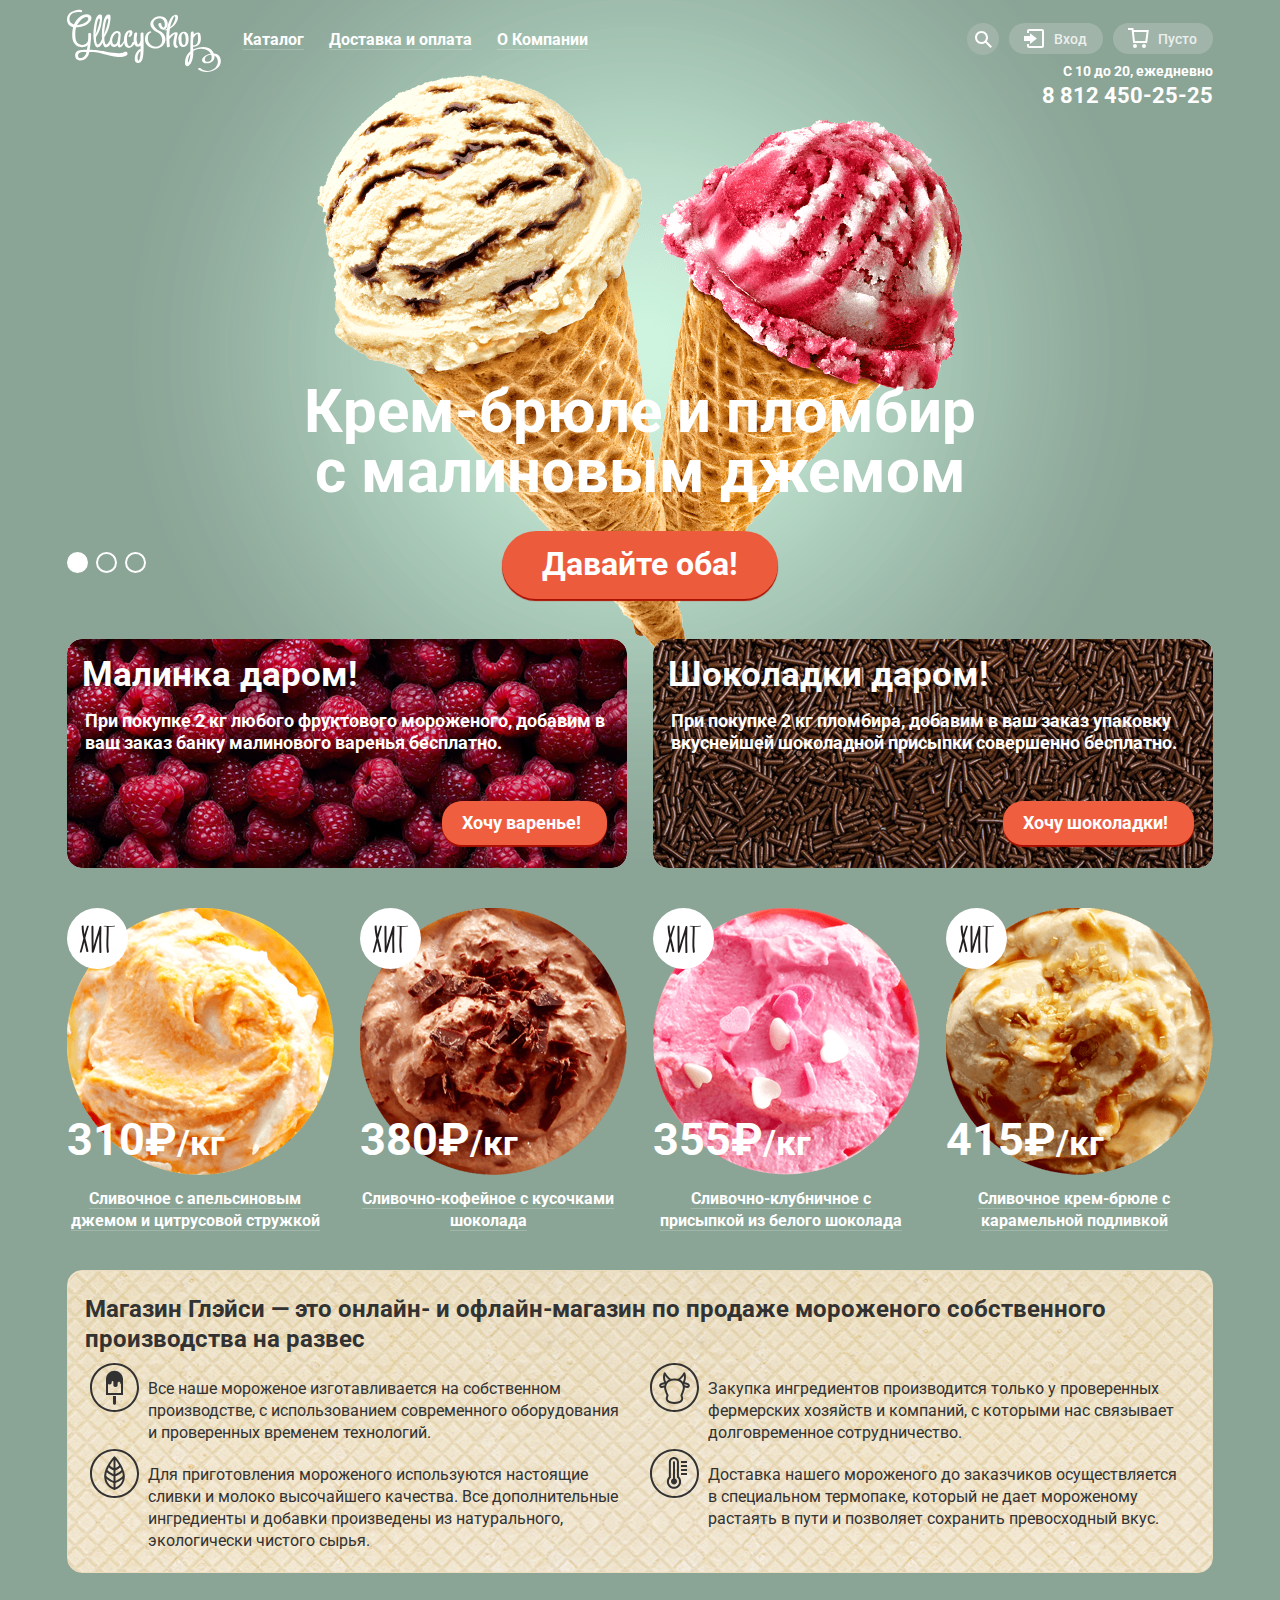
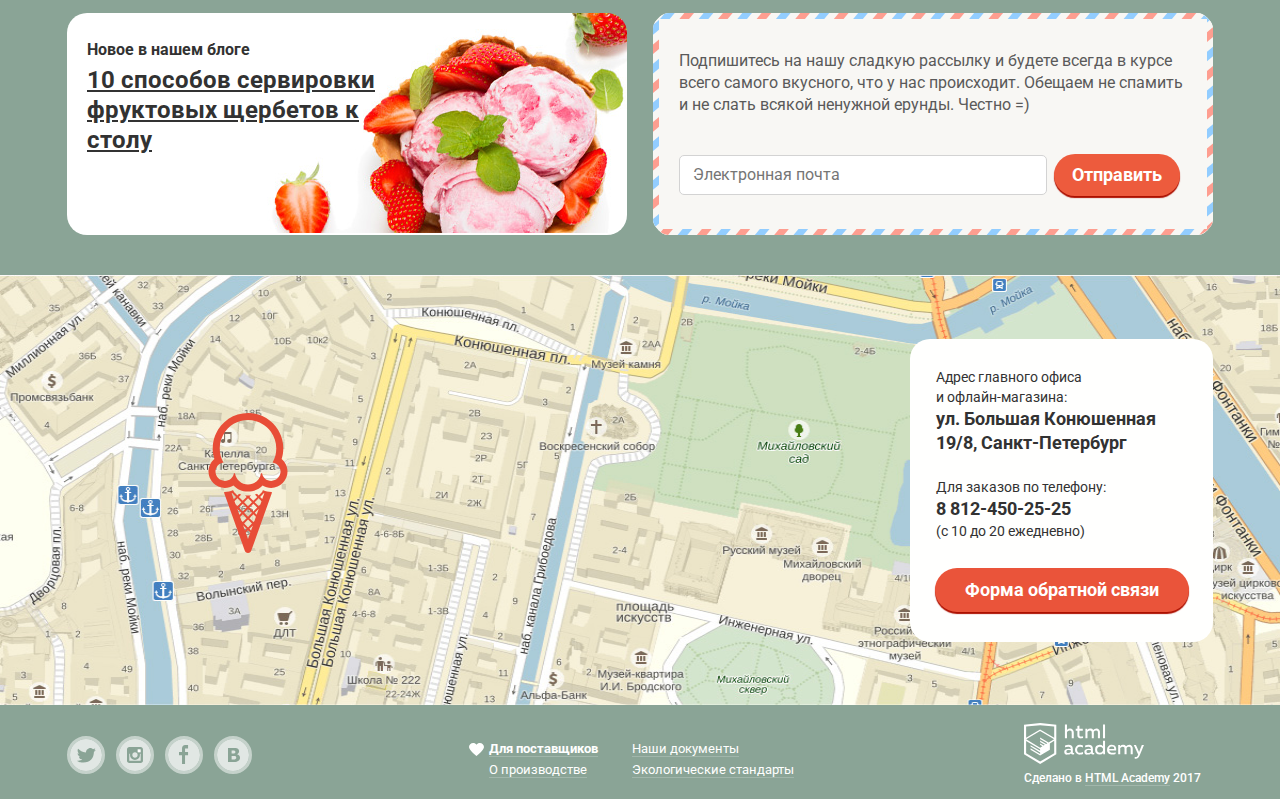
==== index.html @ 351ae2a3 "удаление лишних тегов" ====
<!DOCTYPE html>
<html lang="ru">

<head>
  <meta charset="utf-8">
  <title>HTML Academy: Глейси</title>
  <link href="https://fonts.googleapis.com/css?family=Roboto:400,500,700&amp;subset=cyrillic" rel="stylesheet">
  <link href="css/normalize.css" rel="stylesheet">
  <link href="css/style.css" rel="stylesheet">
</head>

<body>
  <header class="main-header header-main-page container">

    <nav class="main-navigation">
      <img class="header-logo" src="img/logo-gllacy.svg" width="154" height="64" alt="Логотип интернет-магазина 'Глейси'">
      <ul class="site-navigation navigation">
        <li class="site-navigation-item catalog">
          <a class="subtitle" href="#"><span class="underline">Каталог</span></a>
          <div class="link-wrap"></div>
          <ul class="catalog-list">
            <li class="main-catalog-item">
              <a href="#" class="main-catalog-link">Новинки</a>
            </li>
            <li class=" main-catalog-item">
              <a href="catalog.html">Сливочное
              </a>
            </li>
            <li class="main-catalog-item">
              <a href="#">Щербеты</a>
            </li>
            <li class="main-catalog-item">
              <a href="#">Фруктовый лед</a>
            </li>
            <li class="main-catalog-item">
              <a href="#">Мелорин</a>
            </li>
          </ul>
        </li>
        <li class="site-navigation-item">
          <a href="#"><span class="underline">Доставка и оплата</span></a>
        </li>
        <li class="site-navigation-item">
          <a href="#"><span class="underline">О Компании</span></a>
        </li>
      </ul>
      <div class="user-navigation-wrapper">
        <ul class="user-navigation navigation">
          <li class="search">
            <a class="search-button" href="#">
              <svg version="1.1" xmlns="http://www.w3.org/2000/svg" xmlns:xlink="http://www.w3.org/1999/xlink" x="0px" y="0px" width="17px"
	          height="17px" viewBox="0 0 17 17" enable-background="new 0 0 17 17" xml:space="preserve">
                <g>
	              <path fill="#FFFFFF" d="M16.958,15.527L11.75,10.32C12.533,9.247,13,7.93,13,6.5C13,2.91,10.09,0,6.5,0S0,2.91,0,6.5
		          S2.91,13,6.5,13c1.438,0,2.763-0.473,3.839-1.263l5.205,5.204L16.958,15.527z M6.5,11C4.019,11,2,8.981,2,6.5S4.019,2,6.5,2
		          S11,4.019,11,6.5S8.981,11,6.5,11z"/>
                </g>
              </svg>
              
              <span class="visually-hidden">Поиск</span>
            </a>
            <div class="search-wrapper">
              <form class="search-form" method="post">
                <p>
                  <input type="search" name="search" id="search" placeholder="Что ищем?">
                  <label class="visually-hidden" for="search">Поиск по сайту</label>
                </p>
              </form>
            </div>
          </li>
          <li class="login-link">
            <a class="login" href="#">
              <svg version="1.1" x="0px" y="0px"
	          width="21px" height="19px" viewBox="0 0 21 19" enable-background="new 0 0 21 19" xml:space="preserve">
                <g>
	              <polygon fill="#FFFFFF" points="6,14.875 12.917,9.5 6,4.125 6,7.042 -0.042,7.042 -0.042,11.959 6,11.959"/>
	              <path fill="#FFFFFF" d="M18,0H5C3.9,0,3,0.9,3,2v2h2V2h13v15H5v-2H3v2c0,1.1,0.9,2,2,2h13c1.1,0,2-0.9,2-2V2C20,0.9,19.1,0,18,0z"/>
                </g>
              </svg>
              Вход
            </a>
            <div class="login-box">
              <h2 class="visually-hidden">Вход в личный кабинет</h2>
              <form class="login-form" method="post">

                <p>
                  <input class="login-icon-user" type="text" name="user-mail" id="login-user-mail" placeholder="Электронная почта">
                  <label class="visually-hidden" for="login-user-mail">Электронная почта</label>
                </p>

                <p>
                  <input class="login-icon-password" type="password" name="password" id="password" placeholder="Пароль">
                  <label class="visually-hidden" for="password">Пароль</label>
                </p>
                <div class="login-inner">
                  <button class="button" type="submit">Войти</button>

                  <p>
                    <a href="#">Забыли пароль?</a>
                    <a href="#">Новая регистрация</a>
                  </p>
                </div>
              </form>
            </div>
          </li>
          <li class="cart">
            <a class="cart-link" href="#" aria-label="Корзина">
              <svg version="1.1" xmlns="http://www.w3.org/2000/svg" xmlns:xlink="http://www.w3.org/1999/xlink" x="0px" y="0px"
	          width="21px" height="20px" viewBox="0 0 21 20" enable-background="new 0 0 21 20" xml:space="preserve">
                <g>
	              <path fill="#FFFFFF" d="M5.657,2.031L5.422,0H0v2h3.64l1.5,13h13.988l1.699-12.969H5.657z M17.372,13H6.922L5.888,4.031h12.66
		          L17.372,13z"/>
	              <circle fill="#FFFFFF" cx="6.984" cy="18" r="2"/>
	              <circle fill="#FFFFFF" cx="15.984" cy="18" r="2"/>
                </g>
              </svg>
              Пусто
            </a>
          </li>
        </ul>
        <p class="schedule schedule-wrapper">
          <span class="operating-time">С 10 до 20, ежедневно</span>
          <span class="phone">8 812 450-25-25</span>
        </p>
      </div>

    </nav>

  </header>
  <main class="main-container">
    <div class="main-wrapper container">
      <h1 class="visually-hidden">Интернет-магазин мороженного "Gllacy"</h1>

      <section class="slider">
        <div class="slider-container">
          <h2 class="visually-hidden">Виды мороженного</h2>

          <input class="radio-button page-1" type="radio" id="product-1" name="pages" aria-label="Страница 1" checked>

          <input class="radio-button page-2" type="radio" id="product-2" name="pages" aria-label="Страница 2">

          <input class="radio-button page-3" type="radio" id="product-3" name="pages" aria-label="Страница 3">

          <div class="slider-controls">
            <label class="product-1" for="product-1">Первый</label>
            <label class="product-2" for="product-2">Второй</label>
            <label class="product-3" for="product-3">Третий</label>
          </div>

          <ul class="slider-list">
            <li class="cream-brulee">
              <div class="slide-wrapper">
                <h3 class="slider-title">Крем-брюле и пломбир с малиновым джемом</h3>
                <a class="button" href="#">Давайте оба!</a>
              </div>
              <img src="img/cream-brulee-and-ice-cream-with-raspberry-jam.png" alt="Мороженное крем-брюле и пломбир с малиновым джемом" width="1045" height="881">
            </li>
            <li class="chocolate-and-lemon">
              <div class="slide-wrapper">
                <h3 class="slider-title">Шоколадный пломбир и лимонный сорбет </h3>
                <a class="button" href="#">Давайте оба!</a>
              </div>
              <img src="img/chocolate-ice-cream-and-lemon-sorbet.png" alt="Мороженное шоколадный пломбир и лимонный сорбет" width="1045" height="881">
            </li>
            <li class="fudge-and-strawberry">
              <div class="slide-wrapper">
                <h3 class="slider-title">Пломбир с помадкой и клубничный щербет</h3>
                <a class="button" href="#">Давайте оба!</a>
              </div>
              <img src="img/ice-cream-with-fudge-and-strawberry-sherbet.png" alt="Мороженное пломбир с помадкой и клубничный щербет" width="1045" height="881">
            </li>
          </ul>
        </div>
      </section>

      <section class="promotion">
        <h2 class="visually-hidden">Акция</h2>
        <ul class="promotion-list">
          <li class="promotion-item promo-raspberry">
            <h3 class="promotion-title">Малинка даром!</h3>
            <p class="promotion-text">При покупке 2 кг любого фруктового мороженого, добавим в ваш заказ банку малинового варенья бесплатно.
            </p>
            <a class="button" href="#">Хочу варенье!</a>
          </li>

          <li class="promotion-item promo-chocolate">
            <h3 class="promotion-title">Шоколадки даром!</h3>
            <p class="promotion-text">При покупке 2 кг пломбира, добавим в ваш заказ упаковку вкуснейшей шоколадной присыпки совершенно бесплатно.
            </p>
            <a class="button-chocolate button" href="#">Хочу шоколадки!</a>
          </li>
        </ul>
      </section>

      <section class="hit-sales features ">
        <h2 class="visually-hidden">
          Хиты продаж</h2>
        <ul class="product-catalog-list hit-sales-list">
          <li class="catalog-item">
            <img src="img/creamy-ice-cream-with-orange-jam-and-citrus-chips.png" alt="Сливочное мороженное с апельсиновым джемом и цитрусовой стружкой" width="267" height="267">
            <a href="#">
              <h3 class="item-title"><span class="underline">Сливочное с апельсиновым джемом и цитрусовой стружкой</span></h3>
            </a>
            <p class="item-price">310₽<span class="weight">/кг</span></p>
            <svg version="1.1" xmlns="http://www.w3.org/2000/svg" xmlns:xlink="http://www.w3.org/1999/xlink" x="0px" y="0px" width="61px" height="61px" viewBox="0 0 61 61" enable-background="new 0 0 61 61" xml:space="preserve">
              <circle fill="#FFFFFF" cx="30.5" cy="30.5" r="30.5"/>
              <g>
	            <path fill="#231F20" d="M19.985,18.27c-0.915,2.683-1.718,5.384-2.472,8.094c-0.543-2.863-0.921-5.756-0.958-8.715
		        c-0.005-0.431-1.939-0.11-1.932,0.518c0.052,4.243,0.8,8.354,1.747,12.432c-1.196,4.58-2.311,9.18-3.579,13.771
		        c-0.109,0.394,1.771,0.138,1.904-0.344c0.902-3.265,1.726-6.535,2.556-9.8c0.805,3.204,1.644,6.407,2.273,9.657
		        c0.098,0.508,2.041,0.045,1.932-0.518c-0.864-4.462-2.12-8.836-3.146-13.247c1.068-4.086,2.202-8.157,3.578-12.191
		        C22.012,17.566,20.151,17.782,19.985,18.27z"/>
	            <path fill="#231F20" d="M34.395,18.798c0.049-1.047-1.919-0.794-1.963,0.128c-0.004,0.08-0.004,0.159-0.008,0.238
		        c-0.039,0.065-0.084,0.128-0.101,0.204c-1.004,4.463-2.611,8.729-4.056,13.06c-0.644,1.93-1.139,3.898-1.666,5.856
		        c-0.139-6.623-0.135-13.237-0.165-19.871c-0.005-1.042-1.965-0.769-1.961,0.134c0.037,8.337,0.018,16.641,0.303,24.971
		        c-0.031,0.095-0.05,0.193-0.034,0.301c0.021,0.148,0.042,0.297,0.064,0.445c0.123,0.856,1.959,0.48,1.944-0.317
		        c0.005-0.011,0.016-0.018,0.021-0.029c1.636-4.171,2.478-8.591,3.894-12.838c0.521-1.558,1.048-3.108,1.561-4.662
		        c-0.071,5.987,0.058,11.969,0.211,17.961c0.026,1.012,1.58,0.771,1.91,0.065c0.019-0.04,0.037-0.079,0.056-0.119
		        c0.112-0.239,0.088-0.423-0.015-0.558C34.179,35.434,34.001,27.132,34.395,18.798z"/>
	            <path fill="#231F20" d="M47.32,17.66c-3.158,0.38-6.312,0.227-9.478,0.048c-0.491-0.028-2.24,0.851-1.221,0.908
		        c1.093,0.062,2.182,0.109,3.271,0.145c-0.093,0.081-0.161,0.167-0.157,0.265c0.295,8.408-1.054,17.239,0.191,25.564
		        c0.063,0.424,2.01,0.005,1.932-0.518c-1.229-8.229,0.069-16.951-0.185-25.27c1.776,0.012,3.551-0.052,5.33-0.266
		        C47.86,18.434,48.672,17.497,47.32,17.66z"/>
              </g>
            </svg>
            <a class="button-view button" href="#">Быстрый просмотр</a>
          </li>

          <li class="catalog-item">
            <img src="img/creamy-coffee-ice-cream-with-chocolate-pieces.png" alt="Сливочно-кофейное мороженное с кусочками шоколада " width="267" height="267">
            <a href="#">
              <h3 class="item-title"><span class="underline">Сливочно-кофейное с кусочками шоколада</span></h3>
            </a>
            <p class="item-price">380₽<span class="weight">/кг</span>
            </p>
            <svg version="1.1" xmlns="http://www.w3.org/2000/svg" xmlns:xlink="http://www.w3.org/1999/xlink" x="0px" y="0px" width="61px" height="61px" viewBox="0 0 61 61" enable-background="new 0 0 61 61" xml:space="preserve">
            <circle fill="#FFFFFF" cx="30.5" cy="30.5" r="30.5"/>
            <g>
	        <path fill="#231F20" d="M19.985,18.27c-0.915,2.683-1.718,5.384-2.472,8.094c-0.543-2.863-0.921-5.756-0.958-8.715
		    c-0.005-0.431-1.939-0.11-1.932,0.518c0.052,4.243,0.8,8.354,1.747,12.432c-1.196,4.58-2.311,9.18-3.579,13.771
		    c-0.109,0.394,1.771,0.138,1.904-0.344c0.902-3.265,1.726-6.535,2.556-9.8c0.805,3.204,1.644,6.407,2.273,9.657
		    c0.098,0.508,2.041,0.045,1.932-0.518c-0.864-4.462-2.12-8.836-3.146-13.247c1.068-4.086,2.202-8.157,3.578-12.191
		    C22.012,17.566,20.151,17.782,19.985,18.27z"/>
	        <path fill="#231F20" d="M34.395,18.798c0.049-1.047-1.919-0.794-1.963,0.128c-0.004,0.08-0.004,0.159-0.008,0.238
		    c-0.039,0.065-0.084,0.128-0.101,0.204c-1.004,4.463-2.611,8.729-4.056,13.06c-0.644,1.93-1.139,3.898-1.666,5.856
		    c-0.139-6.623-0.135-13.237-0.165-19.871c-0.005-1.042-1.965-0.769-1.961,0.134c0.037,8.337,0.018,16.641,0.303,24.971
		    c-0.031,0.095-0.05,0.193-0.034,0.301c0.021,0.148,0.042,0.297,0.064,0.445c0.123,0.856,1.959,0.48,1.944-0.317
		    c0.005-0.011,0.016-0.018,0.021-0.029c1.636-4.171,2.478-8.591,3.894-12.838c0.521-1.558,1.048-3.108,1.561-4.662
		    c-0.071,5.987,0.058,11.969,0.211,17.961c0.026,1.012,1.58,0.771,1.91,0.065c0.019-0.04,0.037-0.079,0.056-0.119
		    c0.112-0.239,0.088-0.423-0.015-0.558C34.179,35.434,34.001,27.132,34.395,18.798z"/>
	        <path fill="#231F20" d="M47.32,17.66c-3.158,0.38-6.312,0.227-9.478,0.048c-0.491-0.028-2.24,0.851-1.221,0.908
		    c1.093,0.062,2.182,0.109,3.271,0.145c-0.093,0.081-0.161,0.167-0.157,0.265c0.295,8.408-1.054,17.239,0.191,25.564
		    c0.063,0.424,2.01,0.005,1.932-0.518c-1.229-8.229,0.069-16.951-0.185-25.27c1.776,0.012,3.551-0.052,5.33-0.266
		    C47.86,18.434,48.672,17.497,47.32,17.66z"/>
              </g>
            </svg>
            <a class="button-view button" href="#">Быстрый просмотр</a>
          </li>

          <li class="catalog-item">
            <img src="img/creamy-strawberry-ice-cream-with-white-chocolate-powder.png" alt="Сливочно-клубничное мороженное с присыпкой из белого шоколада" width="267" height="267">
            <a href="#">
              <h3 class="item-title"><span class="underline">Сливочно-клубничное с присыпкой из белого шоколада</span></h3>
            </a>
            <p class="item-price">355₽<span class="weight">/кг</span>
            </p>
            <svg version="1.1" xmlns="http://www.w3.org/2000/svg" xmlns:xlink="http://www.w3.org/1999/xlink" x="0px" y="0px" width="61px" height="61px" viewBox="0 0 61 61" enable-background="new 0 0 61 61" xml:space="preserve">
              <circle fill="#FFFFFF" cx="30.5" cy="30.5" r="30.5"/>
              <g>
	            <path fill="#231F20" d="M19.985,18.27c-0.915,2.683-1.718,5.384-2.472,8.094c-0.543-2.863-0.921-5.756-0.958-8.715
		        c-0.005-0.431-1.939-0.11-1.932,0.518c0.052,4.243,0.8,8.354,1.747,12.432c-1.196,4.58-2.311,9.18-3.579,13.771
		        c-0.109,0.394,1.771,0.138,1.904-0.344c0.902-3.265,1.726-6.535,2.556-9.8c0.805,3.204,1.644,6.407,2.273,9.657
		        c0.098,0.508,2.041,0.045,1.932-0.518c-0.864-4.462-2.12-8.836-3.146-13.247c1.068-4.086,2.202-8.157,3.578-12.191
		        C22.012,17.566,20.151,17.782,19.985,18.27z"/>
	            <path fill="#231F20" d="M34.395,18.798c0.049-1.047-1.919-0.794-1.963,0.128c-0.004,0.08-0.004,0.159-0.008,0.238
		        c-0.039,0.065-0.084,0.128-0.101,0.204c-1.004,4.463-2.611,8.729-4.056,13.06c-0.644,1.93-1.139,3.898-1.666,5.856
		        c-0.139-6.623-0.135-13.237-0.165-19.871c-0.005-1.042-1.965-0.769-1.961,0.134c0.037,8.337,0.018,16.641,0.303,24.971
		        c-0.031,0.095-0.05,0.193-0.034,0.301c0.021,0.148,0.042,0.297,0.064,0.445c0.123,0.856,1.959,0.48,1.944-0.317
		        c0.005-0.011,0.016-0.018,0.021-0.029c1.636-4.171,2.478-8.591,3.894-12.838c0.521-1.558,1.048-3.108,1.561-4.662
		        c-0.071,5.987,0.058,11.969,0.211,17.961c0.026,1.012,1.58,0.771,1.91,0.065c0.019-0.04,0.037-0.079,0.056-0.119
		        c0.112-0.239,0.088-0.423-0.015-0.558C34.179,35.434,34.001,27.132,34.395,18.798z"/>
	            <path fill="#231F20" d="M47.32,17.66c-3.158,0.38-6.312,0.227-9.478,0.048c-0.491-0.028-2.24,0.851-1.221,0.908
		        c1.093,0.062,2.182,0.109,3.271,0.145c-0.093,0.081-0.161,0.167-0.157,0.265c0.295,8.408-1.054,17.239,0.191,25.564
		        c0.063,0.424,2.01,0.005,1.932-0.518c-1.229-8.229,0.069-16.951-0.185-25.27c1.776,0.012,3.551-0.052,5.33-0.266
		        C47.86,18.434,48.672,17.497,47.32,17.66z"/>
              </g>
            </svg>
            <a class="button-view button" href="#">Быстрый просмотр</a>
          </li>

          <li class="catalog-item">
            <img src="img/creamy-ice-cream-with-caramel-sauce.png" alt="Сливочное мороженное крем-брюле с карамельной подливкой" width="267" height="267">
            <a href="#">
              <h3 class="item-title"><span class="underline">Сливочное крем-брюле с карамельной подливкой</span></h3>
            </a>
            <p class="item-price">415₽<span class="weight">/кг</span>
            </p>
            <svg version="1.1" xmlns="http://www.w3.org/2000/svg" xmlns:xlink="http://www.w3.org/1999/xlink" x="0px" y="0px" width="61px" height="61px" viewBox="0 0 61 61" enable-background="new 0 0 61 61" xml:space="preserve">
              <circle fill="#FFFFFF" cx="30.5" cy="30.5" r="30.5"/>
              <g>
	            <path fill="#231F20" d="M19.985,18.27c-0.915,2.683-1.718,5.384-2.472,8.094c-0.543-2.863-0.921-5.756-0.958-8.715
		        c-0.005-0.431-1.939-0.11-1.932,0.518c0.052,4.243,0.8,8.354,1.747,12.432c-1.196,4.58-2.311,9.18-3.579,13.771
		        c-0.109,0.394,1.771,0.138,1.904-0.344c0.902-3.265,1.726-6.535,2.556-9.8c0.805,3.204,1.644,6.407,2.273,9.657
		        c0.098,0.508,2.041,0.045,1.932-0.518c-0.864-4.462-2.12-8.836-3.146-13.247c1.068-4.086,2.202-8.157,3.578-12.191
		        C22.012,17.566,20.151,17.782,19.985,18.27z"/>
	            <path fill="#231F20" d="M34.395,18.798c0.049-1.047-1.919-0.794-1.963,0.128c-0.004,0.08-0.004,0.159-0.008,0.238
		        c-0.039,0.065-0.084,0.128-0.101,0.204c-1.004,4.463-2.611,8.729-4.056,13.06c-0.644,1.93-1.139,3.898-1.666,5.856
		        c-0.139-6.623-0.135-13.237-0.165-19.871c-0.005-1.042-1.965-0.769-1.961,0.134c0.037,8.337,0.018,16.641,0.303,24.971
		        c-0.031,0.095-0.05,0.193-0.034,0.301c0.021,0.148,0.042,0.297,0.064,0.445c0.123,0.856,1.959,0.48,1.944-0.317
		        c0.005-0.011,0.016-0.018,0.021-0.029c1.636-4.171,2.478-8.591,3.894-12.838c0.521-1.558,1.048-3.108,1.561-4.662
		        c-0.071,5.987,0.058,11.969,0.211,17.961c0.026,1.012,1.58,0.771,1.91,0.065c0.019-0.04,0.037-0.079,0.056-0.119
		        c0.112-0.239,0.088-0.423-0.015-0.558C34.179,35.434,34.001,27.132,34.395,18.798z"/>
	            <path fill="#231F20" d="M47.32,17.66c-3.158,0.38-6.312,0.227-9.478,0.048c-0.491-0.028-2.24,0.851-1.221,0.908
		        c1.093,0.062,2.182,0.109,3.271,0.145c-0.093,0.081-0.161,0.167-0.157,0.265c0.295,8.408-1.054,17.239,0.191,25.564
		        c0.063,0.424,2.01,0.005,1.932-0.518c-1.229-8.229,0.069-16.951-0.185-25.27c1.776,0.012,3.551-0.052,5.33-0.266
		        C47.86,18.434,48.672,17.497,47.32,17.66z"/>
              </g>
            </svg>
            <a class="button-view button" href="#">Быстрый просмотр</a>
          </li>
        </ul>
      </section>

      <section class="about-us features">
        <h2 class="visually-hidden">Информация о нас</h2>
        <h3 class="about-us-title">Магазин Глэйси — это онлайн- и офлайн-магазин по продаже мороженого собственного производства на развес</h3>
        <div class="about-us-wrapper">
          <p class="production">Все наше мороженое изготавливается на собственном производстве, с использованием современного оборудования и проверенных временем технологий.
          </p>
          <p class="components">Для приготовления мороженого используются настоящие сливки и молоко высочайшего качества. Все дополнительные ингредиенты и добавки произведены из натурального, экологически чистого сырья.
          </p>
          <p class="supplier">Закупка ингредиентов производится только у проверенных фермерских хозяйств и компаний, с которыми нас связывает долговременное сотрудничество.
          </p>
          <p class="deliver">Доставка нашего мороженого до заказчиков осуществляется в специальном термопаке, который не дает мороженому растаять в пути и позволяет сохранить превосходный вкус.
          </p>
        </div>
      </section>

      <div class="wrap">

        <article class="aside">
          <h2 class="visually-hidden">Наш блог</h2>
          <h3>Новое в нашем блоге</h3>
          <a href="#">
            <p>10 способов сервировки фруктовых щербетов к столу</p>
          </a>
        </article>

        <section class="subscription">
          <h2 class="visually-hidden">Подписка на рассылку</h2>
          <p class="subscription-text">Подпишитесь на нашу сладкую рассылку и будете всегда в курсе всего самого вкусного, что у нас происходит. Обещаем не спамить и не слать всякой ненужной ерунды. Честно =)</p>

          <form class="subscription-form" method="post">

            <p>
              <input class="subscription-mail" type="text" name="user-e-mail" id="e-mail" placeholder="Электронная почта">
              <label class="visually-hidden" for="e-mail">Электронная почта</label>
            </p>

            <button class="button" type="submit">Отправить</button>

          </form>
        </section>
      </div>
    </div>
    <section class="all-contacts">
      <div class="container map-container">
        <div class="contacts-wrapper">
          <h2 class="visually-hidden">Как нас найти</h2>
          <div class="contacts">
            <p class="address">
              <span>Адрес главного офиса
              и офлайн-магазина:</span>
              <span class="contact">ул. Большая Конюшенная
              19/8, Санкт-Петербург</span>
            </p>
            <p class="order">
              Для заказов по телефону:<br>
              <span class="contact">8 812-450-25-25</span><br>
              <span class="contact-time">(с 10 до 20 ежедневно)</span>
            </p>
          </div>
          <a class="feedback button" href="#">Форма обратной связи</a>
        </div>
        <svg version="1.1" x="0px" y="0px" width="80px" height="140px" viewBox="0 0 80 140" enable-background="new 0 0 80 140" xml:space="preserve">
          <g>
	        <path fill="#E84D37" d="M40,7.101c15.622,0,28.285,12.664,28.285,28.286c0,5.112-1.362,9.902-3.734,14.041
		    c4.503,0.643,7.971,4.506,7.971,9.188c0,5.133-4.16,9.293-9.293,9.293c-4.682,0-8.545-3.467-9.188-7.971
		    c-0.353,0.201-0.709,0.396-1.07,0.583C51.959,66.781,46.545,71.566,40,71.566c-6.546,0-11.96-4.786-12.972-11.046
		    c-0.361-0.187-0.717-0.381-1.069-0.582c-0.644,4.504-4.505,7.971-9.188,7.971c-5.132,0-9.292-4.161-9.292-9.293
		    c0-4.682,3.466-8.544,7.97-9.188c-2.372-4.139-3.735-8.929-3.735-14.041C11.714,19.765,24.378,7.101,40,7.101 M40,0.101
		    c-19.457,0-35.286,15.829-35.286,35.286c0,3.646,0.568,7.263,1.668,10.713c-3.619,3.016-5.903,7.552-5.903,12.515
		    c0,8.984,7.309,16.294,16.292,16.294c3.157,0,6.141-0.925,8.672-2.529c3.681,3.846,8.86,6.187,14.557,6.187
		    s10.875-2.341,14.556-6.187c2.531,1.604,5.516,2.529,8.673,2.529c8.984,0,16.293-7.31,16.293-16.294
		    c0-4.962-2.284-9.499-5.903-12.516c1.099-3.45,1.667-7.067,1.667-10.713C75.285,15.93,59.456,0.101,40,0.101L40,0.101z"/>
          </g>
            <path fill="#E84D37" d="M63.229,78.908c-2.835,0-5.56-0.598-8.04-1.681c-0.371,0.3-0.761,0.574-1.149,0.851l0.525,0.525
	        l-3.898,3.898l-1.673-1.673c-0.687,0.273-1.386,0.517-2.101,0.728l2.359,2.359l-3.898,3.898l-3.898-3.898l1.556-1.556
	        c-0.989,0.122-1.989,0.206-3.011,0.206c-0.988,0-1.958-0.079-2.917-0.194l1.543,1.544l-3.898,3.898l-3.898-3.898l2.339-2.34
	        c-0.716-0.209-1.417-0.451-2.104-0.724l-1.649,1.649l-3.898-3.898l0.49-0.489c-0.405-0.288-0.811-0.575-1.197-0.887
	        c-2.48,1.083-5.204,1.681-8.039,1.681c-0.204,0-0.401-0.024-0.603-0.03c-0.069,0.531-0.032,1.083,0.16,1.622l20.375,57.125
	        c0.024,0.068,0.059,0.128,0.087,0.193c0.03,0.07,0.058,0.139,0.092,0.206c0.07,0.14,0.15,0.271,0.237,0.397
	        c0.029,0.042,0.054,0.087,0.084,0.129c0.125,0.166,0.262,0.32,0.412,0.459c0.032,0.03,0.069,0.055,0.103,0.084
	        c0.125,0.107,0.254,0.205,0.392,0.294c0.058,0.037,0.118,0.07,0.179,0.104c0.138,0.077,0.279,0.145,0.426,0.202
	        c0.038,0.015,0.07,0.038,0.108,0.052c0.02,0.007,0.04,0.009,0.059,0.016c0.127,0.043,0.258,0.074,0.391,0.103
	        c0.055,0.012,0.109,0.029,0.164,0.038c0.185,0.03,0.373,0.048,0.562,0.048s0.377-0.018,0.562-0.048
	        c0.057-0.009,0.113-0.027,0.17-0.04c0.13-0.027,0.259-0.058,0.384-0.101c0.021-0.007,0.041-0.009,0.061-0.016
	        c0.04-0.014,0.072-0.037,0.111-0.053c0.145-0.058,0.285-0.124,0.421-0.2c0.062-0.034,0.123-0.068,0.183-0.106
	        c0.136-0.088,0.265-0.186,0.388-0.291c0.034-0.03,0.072-0.056,0.105-0.086c0.15-0.14,0.287-0.294,0.412-0.46
	        c0.03-0.04,0.054-0.084,0.082-0.125c0.088-0.128,0.169-0.261,0.24-0.401c0.033-0.066,0.062-0.134,0.09-0.201
	        c0.028-0.066,0.064-0.128,0.089-0.197L63.672,80.5c0.192-0.539,0.229-1.091,0.16-1.622C63.63,78.884,63.433,78.908,63.229,78.908z
	        M49.252,94.541l-3.898,3.898l-3.898-3.898l3.898-3.898L49.252,94.541z M36.143,99.854l3.898-3.898l3.898,3.898l-3.898,3.898
	        L36.143,99.854z M43.939,110.479l-3.898,3.898l-3.898-3.898l3.898-3.898L43.939,110.479z M40.041,85.33l3.898,3.898l-3.898,3.898
	        l-3.898-3.898L40.041,85.33z M38.627,94.541l-3.898,3.898l-3.898-3.898l3.898-3.898L38.627,94.541z M23.724,80.397l0.38-0.38
	        l3.898,3.898l-2.229,2.229L23.724,80.397z M26.517,88.229l2.899-2.899l3.898,3.898l-3.898,3.898l-1.791-1.791L26.517,88.229z
	        M29.311,96.061l0.105-0.105l3.898,3.898l-1.954,1.954L29.311,96.061z M33.516,107.853l-1.413-3.96l2.625-2.625l3.898,3.898
	        l-3.898,3.898L33.516,107.853z M36.947,117.471l-1.863-5.223l3.543,3.543L36.947,117.471z M40,126.031l-2.31-6.476l2.351-2.351
	        l2.29,2.29L40,126.031z M43.074,117.41l-1.619-1.619l3.415-3.415L43.074,117.41z M46.438,107.979l-1.085,1.085l-3.898-3.898
	        l3.898-3.898l2.564,2.564L46.438,107.979z M48.661,101.747l-1.894-1.894l3.898-3.898L50.711,96L48.661,101.747z M52.329,91.464
	        l-1.663,1.663l-3.898-3.898l3.898-3.898l2.838,2.838L52.329,91.464z M54.248,86.084l-2.168-2.168l3.898-3.898l0.319,0.319
	        L54.248,86.084z"/>
        </svg>
      </div>
      <img src="img/map.jpg" width="1250" height="430" alt="ул. Большая Конюшенная
         19/8, Санкт-Петербург">
      <iframe src="https://www.google.com/maps/embed?pb=!1m18!1m12!1m3!1d1998.6037999040354!2d30.322010416394033!3d59.938716271971415!2m3!1f0!2f0!3f0!3m2!1i1024!2i768!4f13.1!3m3!1m2!1s0x4696310fca5ba729%3A0xea9c53d4493c879f!2sBolshaya+Konyushennaya+ul.%2C+19%2C+Sankt-Peterburg%2C+Russia%2C+191186!5e0!3m2!1sen!2s!4v1441888483426" width="1250" height="430" allowfullscreen></iframe>

    </section>
  </main>

  <footer class="main-footer">
    <div class="footer-wrapper container">
      <div class="footer-social">
        <ul class="social-list">
          <li>
            <a class="social-button" href="#">
              <span class="visually-hidden">Твиттер</span>
              <svg version="1.1" xmlns="http://www.w3.org/2000/svg" xmlns:xlink="http://www.w3.org/1999/xlink" x="0px" y="0px" width="32px"
	          height="32px" viewBox="0 0 32 32" enable-background="new 0 0 32 32" xml:space="preserve">
                <g>
                </g>
                <g>
	              <path fill="#e1e7e4" d="M16,0C7.164,0,0,7.164,0,16c0,8.837,7.164,16,16,16c8.837,0,16-7.163,16-16C32,7.164,24.837,0,16,0z
		          M23.944,12.809c-0.251,6.516-3.463,10.832-10.992,10.702c-0.14,0-0.205,0-0.233,0c-0.015,0-0.021,0-0.021,0
		          c-0.029,0-0.094,0-0.232,0c-0.447,0-4.543-0.443-5.344-1.823c2.479,0.19,4.247-0.406,5.12-1.136
		          c-1.048-0.289-2.923-0.461-3.251-2.848c0.384,0.104,0.618,0.221,1.299,0.113c-1.307-0.824-2.758-1.519-2.679-3.643
		          c0.311,0.317,1.164,0.518,1.46,0.457c-0.768-0.233-2.149-3.244-0.974-4.781c1.984,1.79,4.075,3.482,7.804,3.643
		          c0.227-2.214,1.24-3.699,3.168-4.325c1.84-0.479,3.255,0.26,3.901,1.138c0.737-0.224,1.453-0.466,2.193-0.685
		          c-0.004,0.833-0.569,1.463-0.935,1.709c0.747,0.165,1.423-0.475,1.423-0.475C25.467,11.818,24.557,12.58,23.944,12.809z"/>
               </g>
              </svg>
            </a>
          </li>
          <li>
            <a class="social-button" href="#">
              <span class="visually-hidden">Инстаграмм</span>
              <svg version="1.1" xmlns="http://www.w3.org/2000/svg" xmlns:xlink="http://www.w3.org/1999/xlink" x="0px" y="0px"
	          width="32px" height="32px" viewBox="0 0 32 32" enable-background="new 0 0 32 32" xml:space="preserve">
                <g>
	            <path fill="#e1e7e4" d="M20.916,16c0,2.728-2.211,4.938-4.938,4.938S11.039,18.728,11.039,16c0-0.394,0.051-0.773,0.138-1.14
		        h-0.897v6.838h11.396V14.86h-0.897C20.865,15.227,20.916,15.606,20.916,16z"/>
	            <path fill="#e1e7e4" d="M15.978,18.659c1.466,0,2.659-1.193,2.659-2.659s-1.193-2.659-2.659-2.659
		        c-1.466,0-2.659,1.193-2.659,2.659S14.511,18.659,15.978,18.659z"/>
	            <rect x="18.637" y="10.302" fill="#FFFFFF" width="3.039" height="3.039"/>
	            <path fill="#e1e7e4" d="M16,0C7.164,0,0,7.164,0,16c0,8.837,7.164,16,16,16c8.837,0,16-7.163,16-16C32,7.164,24.837,0,16,0z
		        M23.955,21.698c0,1.254-1.025,2.279-2.279,2.279H10.279C9.026,23.978,8,22.952,8,21.698V10.302c0-1.253,1.026-2.279,2.279-2.279
		        h11.396c1.254,0,2.279,1.026,2.279,2.279V21.698z"/>
                </g>
              </svg>
            </a>
          </li>
          <li>
            <a class="social-button" href="#">
              <span class="visually-hidden">Фейсбук</span> 
              <svg version="1.1"  xmlns="http://www.w3.org/2000/svg" xmlns:xlink="http://www.w3.org/1999/xlink" x="0px" y="0px"
	          width="32px" height="32px" viewBox="0 0 32 32" enable-background="new 0 0 32 32" xml:space="preserve">
                <path fill="#e1e7e4" d="M16,0C7.164,0,0,7.163,0,16s7.164,16,16,16c8.837,0,16-7.164,16-16S24.837,0,16,0z M20.062,9.455h-3.021
	            v3.444h3.021v3.445h-3.021v8.61h-3.021v-8.61H11v-3.445h3.021V9.455c0-1.902,1.353-3.445,3.021-3.445h3.021V9.455z"/>
              </svg>
            </a>
          </li>
          <li>
            <a class="social-button" href="#">
              <span class="visually-hidden">Вконтакте</span>
              <svg version="1.1"  xmlns="http://www.w3.org/2000/svg" xmlns:xlink="http://www.w3.org/1999/xlink" x="0px" y="0px"
	          width="32px" height="32px" viewBox="0 0 32 32" enable-background="new 0 0 32 32" xml:space="preserve">
                <g>
	              <path fill="#e1e7e4" d="M16.637,14.495c0.402-0.019,0.719-0.082,0.951-0.188c0.326-0.145,0.54-0.33,0.641-0.559
		          c0.101-0.229,0.15-0.496,0.15-0.797c0-0.232-0.058-0.465-0.174-0.697c-0.116-0.232-0.322-0.405-0.617-0.517
		          c-0.264-0.1-0.592-0.155-0.984-0.165c-0.392-0.009-0.943-0.014-1.652-0.014h-0.339v2.965h0.565
		          C15.749,14.523,16.235,14.514,16.637,14.495z"/>
	              <path fill="#e1e7e4" d="M18.118,17.084c-0.282-0.081-0.672-0.125-1.166-0.132c-0.494-0.006-1.012-0.009-1.55-0.009h-0.79v3.493
		          h0.264c1.014,0,1.74-0.003,2.18-0.009c0.438-0.007,0.843-0.088,1.212-0.245c0.377-0.157,0.633-0.364,0.774-0.625
		          s0.214-0.562,0.214-0.9c0-0.446-0.088-0.788-0.261-1.03C18.825,17.386,18.531,17.204,18.118,17.084z"/>
	              <path fill="#e1e7e4" d="M16,0C7.164,0,0,7.164,0,16c0,8.837,7.164,16,16,16c8.837,0,16-7.163,16-16C32,7.164,24.837,0,16,0z
		          M22.602,20.531c-0.273,0.533-0.646,0.976-1.124,1.327c-0.552,0.415-1.161,0.71-1.823,0.886s-1.501,0.264-2.519,0.264h-6.121V8.987
		           h5.443c1.13,0,1.957,0.038,2.48,0.113c0.524,0.076,1.045,0.242,1.561,0.5c0.533,0.27,0.929,0.632,1.189,1.087
		          c0.26,0.455,0.392,0.975,0.392,1.558c0,0.678-0.179,1.278-0.536,1.795c-0.358,0.518-0.863,0.92-1.517,1.208v0.075
		          c0.917,0.182,1.642,0.559,2.179,1.13c0.537,0.571,0.807,1.325,0.807,2.261C23.013,19.392,22.875,19.997,22.602,20.531z"/>
                </g>
              </svg>
            </a>
          </li>
        </ul>
      </div>
      <ul class="documents-list">
        <li class="documents-item">
          <a class="for-supplier" href="#">
            <svg version="1.1" x="0px" y="0px" width="15px" height="13px" viewBox="0 0 15 13" enable-background="new 0 0 15 13" >
              <path fill="#FFFFFF" d="M10.799,0c-1.35,0-2.551,0.65-3.3,1.661C6.75,0.65,5.549,0,4.199,0C1.875,0,0,1.806,0,4.044
	          C0,7.223,7.499,13,7.499,13s7.499-5.777,7.499-8.956C14.998,1.806,13.123,0,10.799,0z"/>
            </svg>
            <b><span class="underline">Для поставщиков</span></b>
          </a>
        </li>
        <li class="documents-item">
          <a href="#"><span class="underline">Наши документы </span>
          </a>
        </li>
        <li class="documents-item">
          <a href="#"><span class="underline">О производстве</span>
          </a>
        </li>
        <li class="documents-item">
          <a href="#"><span class="underline">Экологические стандарты</span>
          </a>
        </li>
      </ul>
      <p class="footer-copyright">
        <a class="logo" href="https://htmlacademy.ru/intensive/htmlcss"> <img src="img/html-academy.svg" width="120" height="39" alt="Логотип HTML академии"></a> Сделано в <a class="copyright-link" href="https://htmlacademy.ru/intensive/htmlcss"><span class="underline">HTML Academy</span>
        </a>2017
      </p>
    </div>
  </footer>

  <section class="modal modal-feedback">
    <h2>Мы обязательно вам ответим!</h2>
    <button class="modal-close" type="button">Закрыть</button>

    <form class="feedback-form" method="post">

      <p>
        <input class="feedback-user-name" type="text" name="user-name" id="user-name" placeholder="Как вас зовут?">
        <label class="visually-hidden" for="user-name">Ваше имя</label>
      </p>

      <p>
        <input class="feedback-user-mail" type="text" name="user-mail" id="user-mail" placeholder="Ваша почта для ответа?">
        <label class="visually-hidden" for="user-mail">Ваша почта</label>
      </p>

      <p>
        <textarea class="feedback-user-comment" name="user-comment" id="user-comment" rows="7" placeholder="Напишите что-нибудь..."></textarea>
        <label class="visually-hidden" for="user-comment">Ваш отзыв</label>
      </p>

      <button class="button modal-feedback-button" type="submit">Отправить</button>

    </form>
  </section>
  <div class="modal-overlay"></div>

  <script src="js/script.js"></script>

</body>

</html>
---- css/style.css ----
body {
  margin: 0;
  padding: 0;
  min-width: 1200px;

  font-family: 'Roboto', 'Arial', sans-serif;
  font-size: 16px;
  font-weight: 500;
  line-height: 22px;
  color: #ffffff;
  background-color: #8aa496;
}

a {
  text-decoration: none;
}

img {
  max-width: 100%;
  height: auto;
}

.visually-hidden:not(:focus):not(:active),
button[type="button"].visually-hidden,
input[type="radio"] {
  position: absolute;

  width: 1px;
  height: 1px;
  margin: -1px;
  border: 0;
  padding: 0;
  white-space: nowrap;
  -webkit-clip-path: inset(100%);
  clip-path: inset(100%);
  clip: rect(0, 0, 0, 0);
  overflow: hidden;
}

.underline {
  border-bottom: 1px solid rgba(255, 255, 255, 0.2);
}

/*--------------Навигация по сайту-------------*/

.main-wrapper-container {
  width: 1200px;
  margin: auto;
}

.container {
  width: 1146px;
  padding: 0;
  margin: 0 auto;
}

.header-main-page {
  margin-bottom: 274px;
}

.main-navigation {
  display: -webkit-box;
  display: -ms-flexbox;
  display: flex;
  padding: 0;
  padding-top: 9px;
  margin: 0;
}

.header-logo {
  width: 154px;
  height: 64px;
  padding-right: 7px;
}

.navigation {
  display: -webkit-box;
  display: -ms-flexbox;
  display: flex;
  -ms-flex-wrap: wrap;
  flex-wrap: wrap;
  padding: 0;
  padding-top: 14px;
  margin: 0;
}

.site-navigation {
  margin-right: auto;
}

.site-navigation a {
  font-weight: 700;
  line-height: 18px;
  color: #ffffff;
}

.main-header-logo img {
  margin-right: 9px;
}

.site-navigation-item {
  position: relative;
}


.site-navigation-item > a {
  display: block;
  padding-left: 15px;
  padding-right: 10px;
  padding-bottom: 8px;
  padding-top: 8px;
  text-align: center;
}

.site-navigation-item .subtitle-currently {
  text-decoration: none;
}

/*-------Главное меню------*/

.catalog .subtitle {
  position: relative;
}

.catalog .subtitle:hover {
  color: #323232;
  background-color: #f7f6f3;
  border-radius: 20px;
  text-decoration: none;
}

.catalog .subtitle:focus {
  color: #323232;
  background-color: #f7f6f3;
  border-radius: 20px;
  -webkit-box-shadow: inset 0px 2px 1px #323232;
  box-shadow: inset 0px 2px 1px #323232;
}

.catalog .currently,
.catalog .subtitle-currently {
  color: #ffffff;
  background-color: #d07058;

}

.catalog .subtitle-currently {
  border-radius: 20px;
}

.catalog-list {
  position: absolute;
  top: 40px;
  left: -3px;
  z-index: 10;
  display: none;
  width: 143px;
  padding: 0;
  padding-bottom: 3px;
  padding-top: 3px;
  margin: 0;

  border-radius: 5px;
  color: #323232;
  background-color: #f8f7f4;
}

.subtitle:hover ~ .catalog-list,
.subtitle:focus ~ .catalog-list {
  display: block;
}

.subtitle-currently:hover ~ .catalog-list,
.subtitle-currently:focus ~ .catalog-list {
  display: block;
}

.catalog-list:hover,
.catalog-list:focus {
  display: block;
}

.main-catalog-item a {
  display: block;
  padding-left: 20px;
  padding-bottom: 9px;
  padding-top: 8px;

  font-size: 14px;
  line-height: 16px;
  font-weight: 400;
  color: #323232;
}

.catalog-list .main-catalog-link {
  font-weight: 700;
  border-bottom: 1px solid #d3d3d2;
}

.catalog-list a:hover:not(.currently) {
  color: #323232;
  background-color: #fbded7;
}

.catalog-list a:focus:not(.currently) {
  color: #323232;
  background-color: #f6b5a5;
}

/*------Навигация пользователя------*/

.user-navigation-wrapper {
  display: -webkit-box;
  display: -ms-flexbox;
  display: flex;
  -webkit-box-orient: vertical;
  -webkit-box-direction: normal;
  -ms-flex-direction: column;
  flex-direction: column;
}

.user-navigation {
  margin-left: auto;
  margin-bottom: 8px;

  font-size: 14px;
  line-height: 16px;
}

.user-navigation a {
  display: block;
  padding-left: 45px;
  padding-right: 16px;
  padding-bottom: 7px;
  padding-top: 8px;
  margin-left: 10px;
  text-align: center;
  color: #ebefed;
  background-color: #a1b4a9;
  border-radius: 20px;
}

.schedule {
  display: -webkit-box;
  display: -ms-flexbox;
  display: flex;
  -webkit-box-orient: vertical;
  -webkit-box-direction: normal;
  -ms-flex-direction: column;
  flex-direction: column;
  -webkit-box-align: end;
  -ms-flex-align: end;
  align-items: flex-end;
  padding: 0;
  margin: 0;
}

.operating-time {
  margin-bottom: 5px;
  font-size: 14px;
  line-height: 16px;
  font-weight: 700;
}

.phone {
  font-size: 22px;
  line-height: 24px;
  font-weight: 700;
}

/*-----Поиск по сайту----*/

.search {
  position: relative;
}

.search::after {
  content: "";
  position: absolute;
  top: 30px;
  left: 11px;
  width: 30px;
  height: 10px;
}

.search .search-button {
  padding: 0;
  border: 0;
  width: 32px;
  height: 32px;
  border-radius: 50%;
  color: #ebefed;
  background-color: #a1b4a9;
}

.search-wrapper {
  position: absolute;
  right: 0px;
  top: 25px;
}

.search-form {
  display: none;
  border-radius: 10px;
}

.search .search-button:hover,
.search .search-button:focus {
  color: #323232;
  background-color: #f8f7f4;
}

.search .search-button:hover path,
.search .search-button:focus path {
  fill: #323232;
}

.search:hover .search-form {
  display: block;
  background-color: #f8f7f4;
}

.search-form:hover,
.search-form:focus {
  display: block;
}

.search-form input {
  width: 310px;
  padding: 10px 13px;
  margin: 20px 17px;
  border: 1px solid #d3d3d2;
  border-radius: 5px;
}

.search-form input:hover {
  -webkit-box-shadow: 1px 1px 0px #d3d3d2,
  -1px -1px 0px #d3d3d2;
  box-shadow: 1px 1px 0px #d3d3d2,
  -1px -1px 0px #d3d3d2;
}

.search-form input:focus {
  outline: none;
  -webkit-box-shadow: 2px 2px 0px,
  -2px -2px 0px #8fbdec;
  box-shadow: 2px 0px 0px #8fbdec,
  -2px 0px 0px #8fbdec,
  0px 2px 0px #8fbdec,
  0px -2px 0px #8fbdec
}

.search-form input:focus + label {
  font-size: 0;
}

.search-button svg {
  position: absolute;
  top: 8px;
  left: 18px;
}

/*-----Вход-----*/

.login-link {
  position: relative;
}

.login-link::after {
  content: "";
  position: absolute;
  top: 32px;
  left: 18px;
  width: 80px;
  height: 10px;
}

.login-box {
  position: absolute;
  right: 15px;
  top: 38px;
  z-index: 30;
  display: none;
  border-radius: 10px;
  background-color: #f8f7f4;
}

.login-form p {
  margin: 0;
  padding: 0;
}

.login-box input {
  box-sizing: border-box;
  width: 240px;
  margin-top: 20px;
  margin-left: 20px;
  margin-right: 17px;
  padding: 13px 12px;

  border: 1px solid #d3d3d2;
  border-radius: 5px;
}

.login-box input:hover {
  -webkit-box-shadow: 1px 1px 0px #d3d3d2,
  -1px -1px 0px #d3d3d2;
  box-shadow: 1px 1px 0px #d3d3d2,
  -1px -1px 0px #d3d3d2;
}

.login-box input:focus {
  outline: none;
  -webkit-box-shadow: 2px 2px 0px,
  -2px -2px 0px #8fbdec;
  box-shadow: 2px 0px 0px #8fbdec,
  -2px 0px 0px #8fbdec,
  0px 2px 0px #8fbdec,
  0px -2px 0px #8fbdec
}

.login:hover,
.login:focus {
  color: #323232;
  background-color: #f8f7f4;
}

.login:hover path,
.login:focus path {
  fill: #323232;
}

.login:hover polygon,
.login:focus polygon {
  fill: #323232;
}

.login-link:hover .login-box,
.login-link:focus .login-box {
  display: block;
}

.login-link svg {
  position: absolute;
  top: 6px;
  left: 25px;
}

.login-inner {
  display: -webkit-box;
  display: -ms-flexbox;
  display: flex;
  -webkit-box-align: start;
  -ms-flex-align: start;
  align-items: flex-start;
  margin-bottom: 20px;
  margin-top: 19px;
}

/*-----кнопка-------*/

.button {
  font-size: 18px;
  line-height: 24px;
  font-weight: 700;
  border: 0;
  color: #ffffff;
  background-color: #ed5b3d;
  -webkit-box-shadow: 0 2px 1px #ac1000;
  box-shadow: 0 2px 1px #ac1000;
}

.button:hover {
  background-color: #f17d64;
}

.button:focus {
  background-color: #ed5b3d;
  -webkit-box-shadow: inset 0 2px 1px #ac1000;
  box-shadow: inset 0 2px 1px #ac1000;
}

/*---------------------------*/

.login-form button {
  padding: 10px 26px;
  margin-left: 17px;
  border-radius: 20px;
  margin-right: 21px;
}

.login-inner p {
  display: -webkit-box;
  display: -ms-flexbox;
  display: flex;
  -webkit-box-orient: vertical;
  -webkit-box-direction: normal;
  -ms-flex-direction: column;
  flex-direction: column;
  -webkit-box-align: start;
  -ms-flex-align: start;
  align-items: flex-start;
  margin: 0;
  padding: 0;
}

.login-form a {
  margin: 0;
  padding: 0;
  font-size: 13px;
  line-height: 24px;
  background-color: #f8f7f4;
  text-decoration: underline;
  color: #323232;
}

.login-form a:hover {
  color: #e84d37;
}

.login-form input:focus + label {
  font-size: 0;
}

/*-----Корзина----*/

.cart {
  position: relative;
}

.cart::after {
  content: "";
  position: absolute;
  top: 30px;
  left: 22px;
  width: 95px;
  height: 10px;
}

.cart-box {
  display: none;
  position: absolute;
  top: 40px;
  right: 0;
  z-index: 10;
  font-size: 13px;
  line-height: 16px;
  color: #323232;
  background-color: #f8f7f4;
  border-radius: 10px;
}

.cart:hover .cart-box {
  display: block;
}

.cart-empty {
  display: none;
  color: #ffffff;
  background-color: #9db1a5;
}

.cart .full-cart {
  position: relative;
  display: block;
  color: #323232;
  background-color: #f7f6f3;
}

.cart svg {
  position: absolute;
  top: 5px;
  left: 25px;
}

.cart-link {
  position: relative;
}

.cart-link svg {
  position: absolute;
  left: 15px;
}

.cart-box span {
  color: #999999;
}

.cart .cart-button {
  display: inline-block;
  margin-left: 350px;
  margin-right: 16px;
  margin-bottom: 20px;
  padding: 10px 15px;
  text-align: center;
  vertical-align: middle;
  font-size: 18px;
  line-height: 24px;
  font-weight: 700;
  border: 0;
  color: #ffffff;
  background-color: #ee5e3f;
}

.cart-button:hover {
  background-color: #f28166;
}

.cart-button:focus {
  background-color: #eb563b;
}

.application {
  border-collapse: collapse;
}

.application td:not(.order-line) {
  padding: 20px 25px;
  white-space: nowrap;
}

.application tr {
  position: relative;
}

.application tr:last-of-type {
  border-top: 1px solid #d3d3d2;
}

.application .product-name {
  position: relative;
  display: block;
  box-sizing: border-box;
  width: 308px;
  padding-left: 70px;
  color: #323232;
}

.cart-delete {
  position: absolute;
  left: 10px;
  top: 25px;
  width: 5px;
  height: 5px;
  border: 0;
  background-color: transparent;
  cursor: pointer;
}

.cart-delete::after,
.cart-delete::before {
  content: "";
  position: absolute;
  top: 0;
  left: 0px;
  width: 14px;
  height: 1px;
  background-color: #231f20;
  -webkit-transform: rotate(45deg);
  -ms-transform: rotate(45deg);
  transform: rotate(45deg);
}

.cart-delete::after {
  -webkit-transform: rotate(-45deg);
  -ms-transform: rotate(-45deg);
  transform: rotate(-45deg);
}

.order-line {
  position: relative;
}

.orange img,
.strawberry img {
  position: absolute;
  top: 10px;
  left: 30px;
}

.last-row-price {
  text-align: right;
}

.cart-box .total {
  font-size: 15px;
  line-height: 18px;
  font-weight: 700;
  color: #323232;
}

.site-navigation,
.user-navigation,
.catalog-list,
.slider-list,
.slider-buttons,
.promotion-list,
.hit-sales-list,
.social-list,
.documents-list,
.breadcrumbs,
.fat-content-list,
.fillers-list,
.product-catalog-list,
.pagination-list {
  list-style: none;
}

/*------Слайдер------*/

.slider {
  margin-bottom: 4px;
}

.slider-container {
  position: relative;
}

.slide-wrapper {
  position: relative;
  text-align: center;
}

.slider img {
  position: absolute;
  top: -390px;
  left: 50px;
  z-index: -1;
  display: -webkit-box;
  display: -ms-flexbox;
  display: flex;
  -webkit-box-orient: vertical;
  -webkit-box-direction: normal;
  -ms-flex-direction: column;
  flex-direction: column;
  -webkit-box-ordinal-group: 0;
  -ms-flex-order: -1;
  order: -1;
  width: 1045px;
}

.slider-list {
  display: -webkit-box;
  display: -ms-flexbox;
  display: flex;
  padding: 0;
  margin: 0;
}

.slider-title {
  font-size: 60px;
  line-height: 60.35px;
  font-weight: 700;
}

.slider-list h3 {
  width: 680px;
  margin: auto;
  margin-bottom: 28px;
  text-align: center;
}

.slider-list a {
  display: inline-block;
  padding-top: 11px;
  padding-bottom: 13px;
  padding-right: 40px;
  padding-left: 40px;
  vertical-align: middle;
  font-size: 32px;
  line-height: 44px;
  font-weight: 700;
  border-radius: 35px;
}

.slider-list li {
  display: -webkit-box;
  display: -ms-flexbox;
  display: flex;
  -webkit-box-orient: vertical;
  -webkit-box-direction: normal;
  -ms-flex-direction: column;
  flex-direction: column;
  -webkit-box-align: center;
  -ms-flex-align: center;
  align-items: center;
  margin: auto;
  margin-bottom: 36px;
}

.slider-controls {
  position: absolute;
  top: 170px;
  z-index: 20;

  font-size: 0;
}

.slider-controls label {
  display: inline-block;
  width: 17px;
  height: 17px;
  margin-right: 8px;
  vertical-align: top;
  text-align: center;

  background-color: transparent;
  border: 2px solid #ffffff;
  border-radius: 50%;
  cursor: pointer;
}

.radio-button {
  position: absolute;
  display: none;
}

.page-1:hover ~ .slider-controls .product-1,
.page-2:hover ~ .slider-controls .product-2,
.page-3:hover ~ .slider-controls .product-3 {
  background-color: #b2c1b7;
}

.page-1:checked ~ .slider-controls .product-1,
.page-2:checked ~ .slider-controls .product-2,
.page-3:checked ~ .slider-controls .product-3 {
  background-color: #ffffff;
}

.page-1:checked ~ .slider-list .chocolate-and-lemon,
.page-1:checked ~ .slider-list .fudge-and-strawberry {
  display: none;
}

.page-2:checked ~ .slider-list .cream-brulee,
.page-2:checked ~ .slider-list .fudge-and-strawberry {
  display: none;
}

.page-3:checked ~ .slider-list .cream-brulee,
.page-3:checked ~ .slider-list .chocolate-and-lemon {
  display: none;
}

/*-----------*/

.promotion {
  margin-bottom: 40px;
}

.promotion-title {
  margin: 0;
  margin-left: 15px;
  margin-top: 15px;
  margin-bottom: 15px;
  font-size: 35px;
  line-height: 41px;
  font-weight: 700;
}

.promotion-text {
  margin: 0;
  margin-left: 18px;
  margin-bottom: 47px;
  font-size: 18px;
  font-weight: 700;
}

.promotion a {
  display: inline-block;
  padding-top: 10px;
  padding-bottom: 10px;
  padding-left: 20px;
  padding-right: 26px;
  margin: 0;
  margin-left: 375px;
  margin-bottom: 23px;
  vertical-align: middle;

  border-radius: 20px;
  color: #ffffff;
  background-color: #ee5e3f;
}

.promotion .button-chocolate {
  margin-left: 350px;
}

.promotion-list {
  display: -webkit-box;
  display: -ms-flexbox;
  display: flex;
  -webkit-box-pack: justify;
  -ms-flex-pack: justify;
  justify-content: space-between;
  padding: 0;
  margin: 0;
}

.promotion-item {
  width: 560px;
  border-radius: 15px;
}

.promo-raspberry {
  background: #9b2a4a;
  background-image: url(../img/crimson-background.jpg);
}

.promo-chocolate {
  background: #3a2217;
  background-image: url(../img/chocolate-background.jpg);
}

/*-----Хиты продаж-----*/

.main-wrapper .hit-sales {
  margin-bottom: 8px;
}

.hit-sales-list img {
  margin-bottom: 5px;
}

.catalog-item a {
  position: relative;
  z-index: 20;
  display: block;
  padding-bottom: 10px;

  font-size: 14px;
  line-height: 16px;
  font-weight: 400;
  color: #323232;
}

.item-price {
  position: absolute;
  top: 164px;
  left: 0;
  z-index: 20;

  font-size: 45px;
  line-height: 45px;
  font-weight: 700;
}

.weight {
  font-size: 35px;
  line-height: 45px;
  font-weight: 700;
}

.item-title {
  width: 256px;
  margin: 0;
  font-size: 16px;
  line-height: 22px;
  color: #ffffff;
}

.item-title:hover {
  color: #ffbc9e;
}

.catalog-item svg {
  position: absolute;
  top: 0;
  left: 0;
}

/*-----О нас-------*/

.features {
  padding: 0;
  margin: 0;
  margin-bottom: 40px;
}

.about-us {
  background-color: #e9dcbf;
  background-image: url(../img/waffle.jpg);
  border: 1px solid #e9dcbf;
  border-radius: 15px;
}

.about-us-wrapper {
  display: -webkit-box;
  display: -ms-flexbox;
  display: flex;
  -ms-flex-wrap: wrap;
  flex-wrap: wrap;
  justify-content: flex-start;
}

.about-us h3 {
  margin: 0;
  margin-left: 17px;
  margin-top: 23px;
  margin-bottom: 24px;

  font-size: 24px;
  line-height: 30px;
  color: #323232;
}

.about-us-wrapper p {
  position: relative;
  width: 480px;
  margin: 0;
  margin-left: 22px;
  margin-bottom: 20px;
  padding-left: 58px;

  font-weight: 400;
  color: #323232;
}

.about-us-wrapper p::before {
  content: " ";

  position: absolute;
  top: -15px;
  left: 0;
  width: 49px;
  height: 49px;

  background-repeat: no-repeat;
  background-position: 0 0;
}

.about-us-wrapper .production::before {
  background-image: url(../img/ice-cream.svg);
}

.about-us-wrapper .components::before {
  background-image: url(../img/leaflet.svg);
}

.about-us-wrapper .supplier::before {
  background-image: url(../img/cow.svg);
}

.about-us-wrapper .deliver::before {
  background-image: url(../img/thermometr.svg);
}

.about-us-wrapper .components,
.about-us-wrapper .deliver {
  -webkit-box-ordinal-group: 3;
  -ms-flex-order: 2;
  order: 2;
}

/*-----------------------*/

.wrap {
  display: -webkit-box;
  display: -ms-flexbox;
  display: flex;
  -webkit-box-pack: justify;
  -ms-flex-pack: justify;
  justify-content: space-between;
  margin-bottom: 40px;
}

.aside {
  width: 560px;

  color: #323232;
  background-color: #ffffff;
  background-image: url(../img/strawberry-background.jpg);
  background-repeat: no-repeat;
  border-radius: 20px;
}

.aside h3 {
  margin: 0;
  margin-left: 20px;
  margin-top: 26px;
  font-size: 16px;
}

.aside a {
  display: block;
  margin: 0;
  margin-top: -20px;
  margin-bottom: 80px;
  margin-left: 20px;
  padding: 0;
  width: 300px;

  font-size: 24px;
  line-height: 30px;
  font-weight: 700;
  text-decoration: underline;
  color: #323232;
}

.aside a:hover {
  color: #ffbc9e;
}

.subscription {
  -webkit-box-sizing: border-box;
  box-sizing: border-box;
  margin: 0;
  padding: 0;
  width: 560px;

  background-color: #f8f7f4;
  border: 6px solid transparent;
  -webkit-border-image: url(../img/mail-background.svg) 5 round round;
  -o-border-image: url(../img/mail-background.svg) 5 round round;
  border-image: url(../img/mail-background.svg) 5 round round;
  border-radius: 20px;
}

.subscription-text {
  padding-top: 15px;
  margin-left: 20px;
  margin-bottom: 23px;
  margin-right: 20px;
  font-weight: 400;
  color: #5a5a5a;
}

.subscription-form {
  display: -webkit-box;
  display: -ms-flexbox;
  display: flex;
  -webkit-box-align: center;
  -ms-flex-align: center;
  align-items: center;
}

.subscription-form .subscription-mail {
  padding: 10px 13px;
  margin-left: 20px;
  width: 340px;
  border: 1px solid #d3d3d3;
  border-radius: 5px;
}

.subscription-form .subscription-mail:hover {
  -webkit-box-shadow: 1px 1px 0px #d3d3d2,
  -1px -1px 0px #d3d3d2;
  box-shadow: 1px 1px 0px #d3d3d2,
  -1px -1px 0px #d3d3d2;
}

.subscription-form .subscription-mail:focus {
  outline: none;
  -webkit-box-shadow: 2px 2px 0px,
  -2px -2px 0px #8fbdec;
  box-shadow: 2px 0px 0px #8fbdec,
  -2px 0px 0px #8fbdec,
  0px 2px 0px #8fbdec,
  0px -2px 0px #8fbdec
}

.subscription-mail:focus + label {
  font-size: 0;
}

.subscription-form button {
  display: inline-block;
  padding: 9px 18px;
  margin-left: 7px;
  vertical-align: middle;
  border-radius: 30px;
}

/*------Контакты-----*/

.all-contacts {
  position: relative;
  padding: 0;
  margin: 0;
}

.map-container {
  position: relative;
}

.contacts-wrapper {
  position: absolute;
  z-index: 30;
  top: 64px;
  right: 0;
  padding: 0;
  margin: 0;
  width: 303px;

  border-radius: 20px;
  background-color: #fffffe;
}

.contacts {
  font-size: 14px;
  line-height: 20px;
  font-weight: 400;
  color: #323232;
}

.contacts .address {
  margin-top: 28px;
  margin-left: 26px;
}

.contacts .order {
  margin-top: 22px;
  margin-left: 26px;
}

.address span {
  display: block;
  margin-right: 125px;
}

.contact {
  width: 230px;
  font-size: 18px;
  line-height: 24px;
  font-weight: 700;
}

.feedback {
  display: inline-block;
  margin-left: 25px;
  margin-bottom: 30px;
  margin-top: 13px;
  padding: 10px 30px;
  text-align: center;
  vertical-align: middle;

  border-radius: 25px;
  color: #ffffff;
  background-color: #ea543a;
}

.feedback:hover {
  background-color: #f28166;
}

.all-contacts img {
  width: 100%;
  height: 430px;
}

.all-contacts iframe {
  position: absolute;
  top: 0;
  left: 0;
  z-index: 20;
  width: 100%;
  height: 430px;
  border: 0;
}

.all-contacts svg {
  position: absolute;
  z-index: 10;
  top: 138px;
  right: 925px;
}

/*-----Подвал-----*/

.footer-wrapper {
  display: -webkit-box;
  display: -ms-flexbox;
  display: flex;
  -webkit-box-pack: justify;
  -ms-flex-pack: justify;
  justify-content: space-between;
  -webkit-box-align: center;
  -ms-flex-align: center;
  align-items: center;
}

.footer-catalog {
  padding-top: 10px;
  border-top: 1px solid rgba(255, 255, 255, 0.5);
}

.social-list {
  display: -webkit-box;
  display: -ms-flexbox;
  display: flex;
  padding: 0;
  margin: 0;
}

.social-button {
  display: -webkit-box;
  display: -ms-flexbox;
  display: flex;
  width: 32px;
  height: 32px;
  margin-right: 11px;
  border: 3px solid rgba(255, 255, 255, .5);
  border-radius: 50%;
}

.social-button:hover svg path {
  fill: #ffffff;
}

.documents-list {
  display: -webkit-box;
  display: -ms-flexbox;
  display: flex;
  -ms-flex-wrap: wrap;
  flex-wrap: wrap;
  width: 324px;
  padding: 0;
  margin: 0;
  margin-top: 13px;
  margin-left: 15px;
}

.documents-list a {
  display: block;
  margin: 0;
  padding: 0;
  margin-bottom: 3px;
  width: 182px;
  font-size: 13px;
  line-height: 18px;
  font-weight: 400;
  color: #ffffff;
}

.documents-list li {
  margin-right: -39px;
}

.for-supplier {
  position: relative;
}

.for-supplier svg {
  position: absolute;
  top: 3px;
  left: -20px;
}

.documents-list a:hover {
  color: #e6b69b;
}

.footer-copyright {
  padding-right: 9px;
  width: 180px;
  font-size: 12px;
  line-height: 18px;
}

.copyright-link {
  color: #ffffff;
}

.copyright-link:hover {
  color: #e6b69b;
}

.logo {
  display: block;
}

/*-----обратная связь------*/

@keyframes bounce {
  0% {
    transform: translate(-1200px, -50%);
  }

  100% {
    transform: translate(0, -50%);
  }
}

@keyframes error {
  to {
    transform: rotate(360deg);
  }
}

.modal {
  position: fixed;
  z-index: 100;
  display: none;
}

.modal-feedback {
  top: 50%;
  left: 50%;
  width: 480px;
  padding: 0;
  margin: 0;
  margin-left: -240px;
  transform: translateY(-50%);

  border: 1px solid #f8f7f4;
  border-radius: 10px;
  background-color: #f8f7f4;
}

.modal-feedback h2 {
  margin-top: 17px;
  margin-left: 25px;
  margin-bottom: 18px;
  font-size: 24px;
  line-height: 28px;
  font-weight: 700;
  color: #323232;
}

.feedback-form input,
.feedback-form textarea {
  -webkit-box-sizing: border-box;
  box-sizing: border-box;
  padding: 10px 13px;
  margin-left: 27px;
  border: 1px solid #d3d3d2;
  border-radius: 5px;
}

.feedback-form input:hover,
.feedback-form textarea:hover {
  -webkit-box-shadow: 1px 1px 0px #d3d3d2,
  -1px -1px 0px #d3d3d2;
  box-shadow: 1px 1px 0px #d3d3d2,
  -1px -1px 0px #d3d3d2;
}

.feedback-form input:focus,
.feedback-form textarea:focus {
 outline: none;
  -webkit-box-shadow: 2px 2px 0px,
  -2px -2px 0px #8fbdec;
  box-shadow: 2px 0px 0px #8fbdec,
  -2px 0px 0px #8fbdec,
  0px 2px 0px #8fbdec,
  0px -2px 0px #8fbdec
}

.feedback-form input {
  width: 265px;
}

.feedback-form textarea {
  width: 428px;
}

.feedback-form p {
  margin: 0;
  padding: 0;
  margin-bottom: 23px;
}

.modal-feedback-button {
  display: inline-block;
  padding: 10px 25px;
  margin-left: 315px;
  margin-bottom: 10px;
  margin-top: 5px;
  vertical-align: middle;
  border-radius: 20px;
}

.modal-feedback-close {
  border: none;
  background-color: #f8f7f4;
}

.modal-close {
  position: absolute;
  top: 10px;
  right: 14px;
  width: 22px;
  height: 22px;
  font-size: 0;
  background-color: transparent;
  border: 0;
  cursor: pointer;
}

.modal-close::before,
.modal-close::after {
  content: "";
  position: absolute;
  top: 10px;
  right: 0;
  width: 20px;
  height: 2px;
  background-color: #323232;
}

.modal-close::before {
  -webkit-transform: rotate(45deg);
  -ms-transform: rotate(45deg);
  transform: rotate(45deg);
}

.modal-close::after {
  -webkit-transform: rotate(-45deg);
  -ms-transform: rotate(-45deg);
  transform: rotate(-45deg);
}

.modal-overlay {
  position: fixed;
  top: 0;
  left: 0;
  width: 100%;
  height: 100%;
  z-index: 90;
  background-color: rgba(0, 0, 0, 0.6);
  display: none;
}

.modal-show {
  display: block;
  animation: bounce 0.6s;
}

.overlay-show {
  display: block;
}

.modal-error {
  animation: error 0.6s;
}

.feedback-form input + label,
.feedback-form textarea + label {
  font-size: 0;
}

/*------каталог------*/

/*---хлебные крошки----*/

.breadcrumbs {
  display: -webkit-box;
  display: -ms-flexbox;
  display: flex;
  -webkit-box-align: center;
  -ms-flex-align: center;
  align-items: center;
  padding: 0;
  margin: 0;
  margin-top: -20px;
  margin-bottom: 8px;
}

.breadcrumbs li {
  margin-right: 9px;
}

.breadcrumbs a {
  position: relative;
  display: block;
  margin: 0;
  padding: 0;
  margin-right: 10px;
  font-size: 14px;
  line-height: 16px;
  font-weight: 400;
  color: #ffffff;
}

.breadcrumbs a:hover {
  color: #e6b69b;
}

.breadcrumbs a::after {
  content: "»";
  position: absolute;
  left: 60px;
  font-size: 14px;
  line-height: 16px;
}

.breadcrumbs-current {
  font-size: 14px;
  line-height: 16px;
  font-weight: 400;
  color: #ffffff;
}

.page-title {
  padding: 0;
  margin: 0;
  margin-bottom: 25px;
  font-size: 35px;
  line-height: 41px;
  font-weight: 700;
}

/*------форма-----*/

.filter {
  margin-bottom: -10px;
}

.filter-form {
  display: -webkit-box;
  display: -ms-flexbox;
  display: flex;
  -ms-flex-wrap: wrap;
  flex-wrap: wrap;
  -webkit-box-align: start;
  -ms-flex-align: start;
  align-items: flex-start;
  padding: 0;
  margin: 0;
  margin-bottom: 28px;
}

.fillers-list {
  display: -webkit-box;
  display: -ms-flexbox;
  display: flex;
  margin: 0;
  padding: 0;
}

.filter-form fieldset {
  padding: 0;
  margin: 0;
  margin-bottom: 18px;
  border: 0 none;
}

.filter-form legend {
  margin-bottom: 5px;
  margin-left: 16px;
  font-size: 14px;
  line-height: 16px;
}

.sort-back {
  position: relative;
  -webkit-box-sizing: border-box;
  box-sizing: border-box;
  margin-right: 17px;
  padding: 7px 12px;

  border-radius: 20px;
  color: #ffffff;
  background-color: #a9b9af;
}

.filter-form .sort {
  position: relative;
  z-index: 2;
  box-sizing: border-box;
  width: 169px;
  -webkit-appearance: none;
  -moz-appearance: none;
  -ms-appearance: none;
  appearance: none;
  font-size: 16px;
  line-height: 18px;
  font-weight: 500;
  color: #fff;
  background-color: transparent;
  border: 0;
}

.filter-form .sort::-ms-expand {
  display: none;
}

.sorting svg {
  position: absolute;
  right: 15px;
  top: 14px;
  z-index: 1;
  -webkit-box-sizing: border-box;
  box-sizing: border-box;
  overflow: hidden;
}

 select:hover + svg polyline {
  fill: #323232;
}

.filter-form select:focus,
.filter-form select:hover {
  padding-right: 25px;
  color: #323232;
  background-color: transparent;
}

.filter-form select:focus + svg polyline {
  fill: #323232;
}

.filter-form select:focus option {
  font-size: 14px;
  line-height: 16px;
  font-weight: 400;
}

.range-wrapper {
  width: 195px;
  height: 20px;
  padding: 8px 12px;
  margin-right: 14px;
  background-color: #a9b9af;
  border-radius: 25px;
}

.range-line {
  position: relative;
  width: 175px;
  height: 4px;
  background-color: #d1dad3;
  margin-left: 10px;
  margin-top: 8px;
}

.line-active {
  width: 110px;
  height: 4px;
  background: #ffffff;
  margin-left: 20px;
}

.switch-min {
  position: absolute;
  top: -8px;
  left: 12px;
  width: 4px;
  height: 4px;
  background-color: #ababab;
  border: 8px solid #ffffff;
  border-radius: 50%;
  cursor: pointer;
}

.switch-max {
  position: absolute;
  top: -8px;
  left: 110px;
  width: 4px;
  height: 4px;
  background-color: #ababab;
  border: 8px solid #ffffff;
  border-radius: 50%;
  cursor: pointer;
}

.filter-button {
  margin: 0;
  margin-top: 20px;
  margin-left: 15px;
  padding: 7px 28px;
  font-size: 16px;
  line-height: 18px;
  color: #ffffff;
  background-color: #a6b7ad;
  border: 2px solid #ffffff;
  border-radius: 20px;
}

.filter-button:hover {
  color: #323232;
  background-color: #ffffff;
}

.filter-button:focus {
  color: #323232; 
  border: 2px solid #eaeaea;
  background-color: #eaeaea;
  -webkit-box-shadow: 0px -2px 1px #323232;
  box-shadow: 0px -2px 1px #323232;
}

.fat-content {
  display: -webkit-box;
  display: -ms-flexbox;
  display: flex;
  flex-direction: column;
}

.fat-list {
  padding: 0;
  margin: 0;
  list-style: none;
}

.fat-item {
  display: inline-block;
  vertical-align: middle;
}

.fat-wrapper {
  box-sizing: border-box;
  height: 36px;
  padding: 7px 3px;
  background-color: #a9b9af;
  border-radius: 25px;
}

.fat-item input {
  display: none;
}

.fat-content label {
  position: relative;
  margin-left: 29px;
  top: -1px;
  padding: 2px 9px;
  cursor: pointer;
}

.fat-content label::before {
  content: " ";
  position: absolute;
  left: -24px;
  top: 2px;
  width: 16px;
  height: 16px;
  border: 3px solid rgba(255, 255, 255, 0.7);
  border-radius: 50%;
}

.fat-content label:hover::before {
  content: " ";
  position: absolute;
  left: -24px;
  top: 2px;
  width: 16px;
  height: 16px;
  border: 3px solid rgba(255, 255, 255, 1);
  border-radius: 50%;
}

.content input:checked + label:hover::after {
  content: " ";
  position: absolute;
  top: 9px;
  left: -17px;
  width: 8px;
  height: 8px;
  background-color: rgba(255, 255, 255, 1);
  border-radius: 50%;
}

.content input:checked + label::after {
  content: " ";
  position: absolute;
  top: 9px;
  left: -17px;
  width: 8px;
  height: 8px;
  background-color: rgba(255, 255, 255, 0.7);
  border-radius: 50%;
}

.additive-wrapper {
  padding-right: 15px;
  border-radius: 15px;
  background-color: #a9b9af;
}

.fillers-list {
  margin: 0;
  padding: 0;
}

.fillers-item {
  padding-top: 7px;
  padding-bottom: 7px;
  padding-left: 51px;
  padding-right: 1px;
}

.fillers-item input {
  display: none;
}

.fillers-item label {
  position: relative;
  cursor: pointer;
  text-decoration: none;
}

.fillers-item label::before {
  content: "";
  position: absolute;
  left: -37px;
  top: -2px;
  width: 17px;
  height: 17px;
  border: 2px solid rgba(255, 255, 255, 0.7);
  border-radius: 4px;
}

.fillers-item label:hover::before {
  content: "";
  position: absolute;
  top: -2px;
  left: -37px;
  width: 17px;
  height: 17px;
  border: 2px solid rgba(255, 255, 255, 1);
  border-radius: 4px;
}

.filter-input-checkbox:checked + label::after {
  content: "";
  position: absolute;
  top: -2px;
  left: -39px;
  width: 24px;
  height: 17px;
  background-image: url(../img/checkbox-on.svg);
  background-repeat: no-repeat;
  background-position: 0 0;
  opacity: 0.9;
  overflow: visible;
}

.filter-input-checkbox:checked + label:hover::after {
  content: "";
  position: absolute;
  top: -2px;
  left: -39px;
  width: 24px;
  height: 17px;
  background-image: url(../img/checkbox-on.svg);
  background-repeat: no-repeat;
  background-position: 0 0;
  opacity: 1;
  overflow: visible;
}

/*---каталог мороженного----*/

.product-catalog {
  margin-bottom: 28px;
}

.product-catalog-list {
  display: -webkit-box;
  display: -ms-flexbox;
  display: flex;
  -ms-flex-wrap: wrap;
  flex-wrap: wrap;
  -webkit-box-pack: justify;
  -ms-flex-pack: justify;
  justify-content: space-between;
  padding: 0;
  margin: 0;
}

.product-catalog-list li {
  position: relative;
  display: -webkit-box;
  display: -ms-flexbox;
  display: flex;
  -ms-flex-wrap: wrap;
  flex-wrap: wrap;
  -ms-flex-line-pack: start;
  align-content: flex-start;
  margin-bottom: 20px;
  width: 267px;
  text-align: center;
}

.product-catalog-list img {
  z-index: 0;
  width: 267px;
  height: 267px;
  margin-bottom: 13px;
}

/*-----быстрый просмотр---*/

.product-catalog-list .button-view {
  display: none;
}

.product-catalog-list .catalog-item:hover::after {
  content: '';
  position: absolute;
  z-index: 10;
  left: -13px;
  top: -10px;
  width: 293px;
  height: 405px;
  background-color: rgba(255, 255, 255, 0.1);
  box-shadow: 0 20px 20px 0 rgba(0, 0, 0, .4);
  border-radius: 5px;
}

.catalog-item:hover .button-view {
  position: absolute;
  top: 333px;
  left: 34px;
  z-index: 30;
  display: inline-block;
  padding: 10px 16px;
  vertical-align: middle;
  font-size: 18px;
  line-height: 24px;
  font-weight: 700;
  color: #ffffff;
  background-color: #eb563b;
  border-radius: 20px;
}

.catalog-item:hover .button-view:hover {
  background-color: #f38267;
}

.catalog-item:hover .button-view:focus {
  background-color: #d94d35;
}

.product-catalog a {
  padding: 0;
  padding-bottom: 20px;
  margin: 0;
  text-align: center;
}



/*----страницы-----*/

.paginator-wrapper {
  display: -webkit-box;
  display: -ms-flexbox;
  display: flex;
  padding: 0;
  margin: 0;
  margin-top: 40px;
  margin-right: 40px;
}

.pagination-list {
  position: relative;
  display: -webkit-box;
  display: -ms-flexbox;
  display: flex;
  justify-content: space-between;
  width: 140px;
  padding: 0;
  margin: 0;
  margin-left: auto;
  margin-right: -13px;
}

.pagination-item:first-child a::before {
  content: "";
  position: absolute;
  top: 8px;
  left: -23px;
  width: 8px;
  height: 12px;
  background-image: url(../img/paginator-icon-right.svg);
  transform: rotate(180deg);
}

.pagination-item:last-child a::after {
  content: "";
  position: absolute;
  top: 8px;
  left: 158px;
  width: 8px;
  height: 12px;
  background-image: url(../img/paginator-icon-right-small.svg);
}

.pagination-list a {
  display: inline-block;
  padding: 2px 8px;
  vertical-align: middle;
  border-radius: 50%;
  color: #ffffff;
}

.pagination-list .current-link {
  color: #323232;
  background-color: #ffffff;
}

.pagination-list a:hover:not(.current-link) {
  background-color: #9db1a5;
}
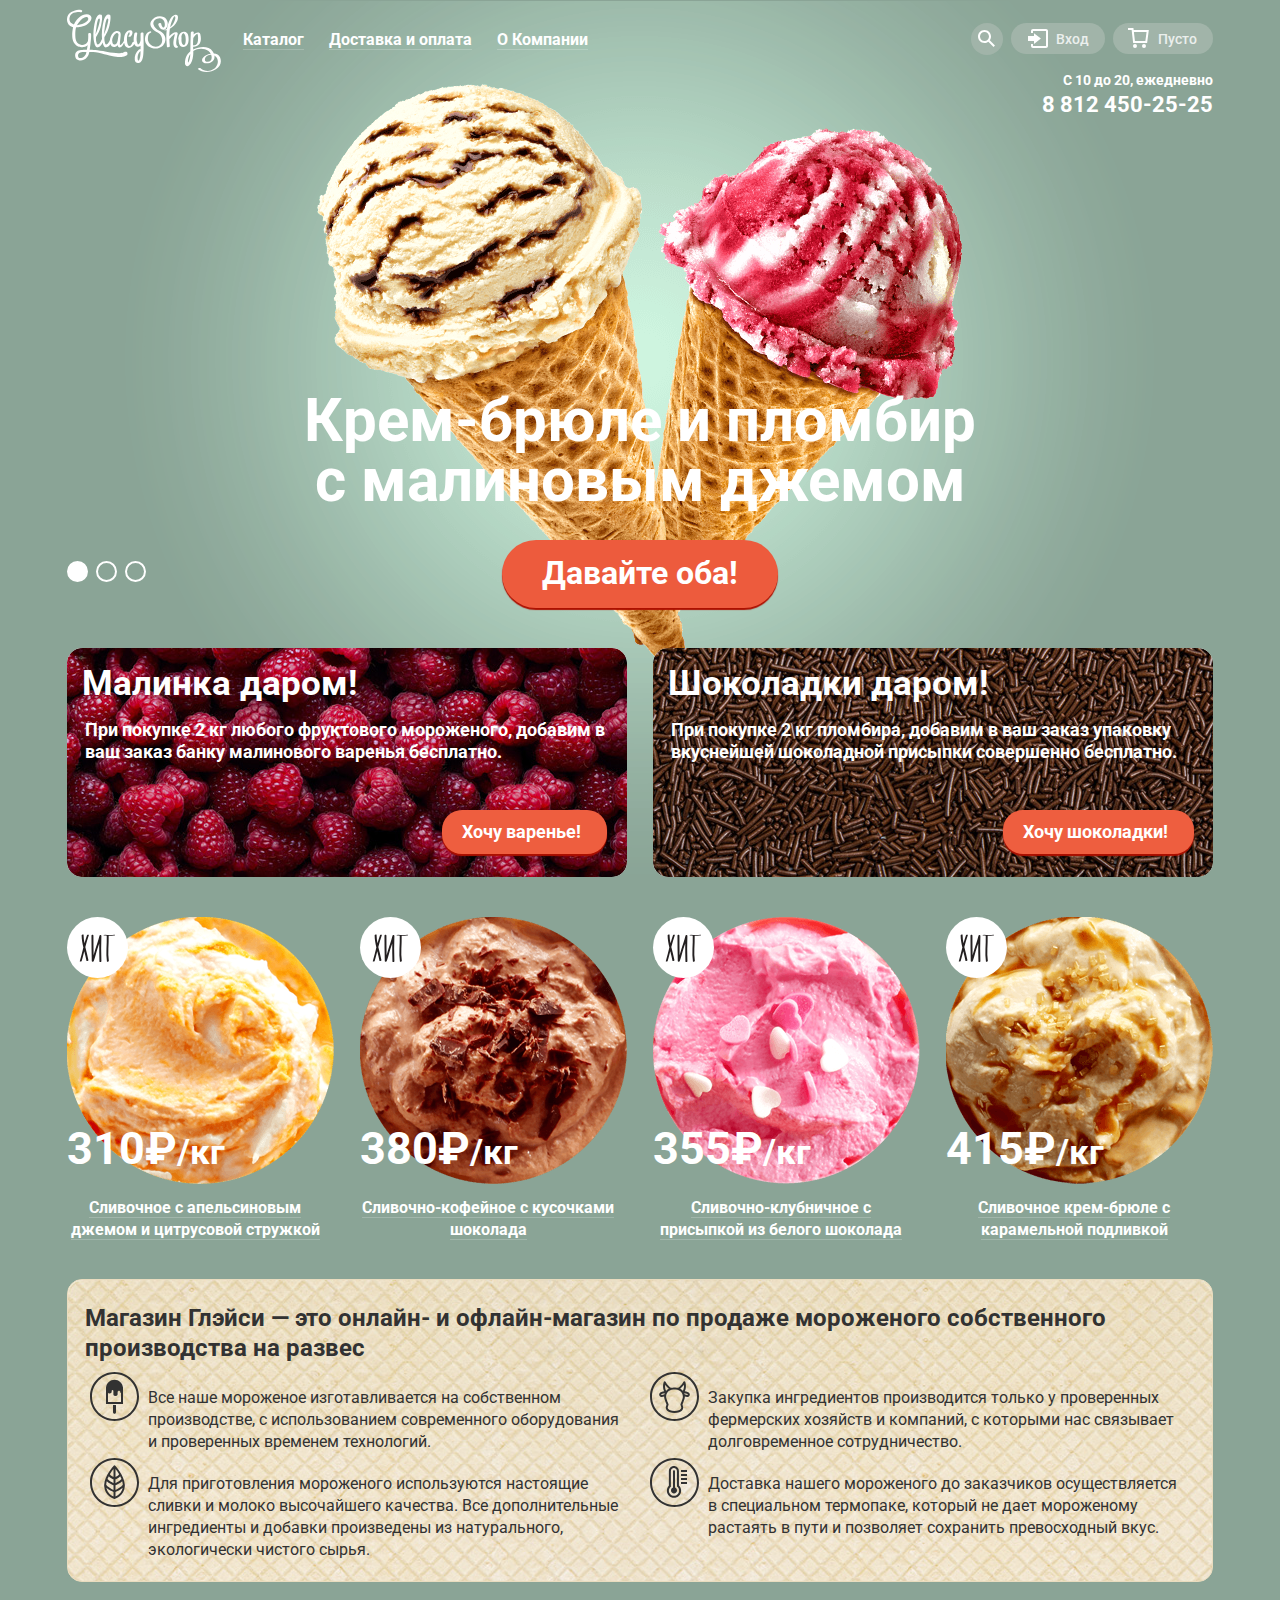
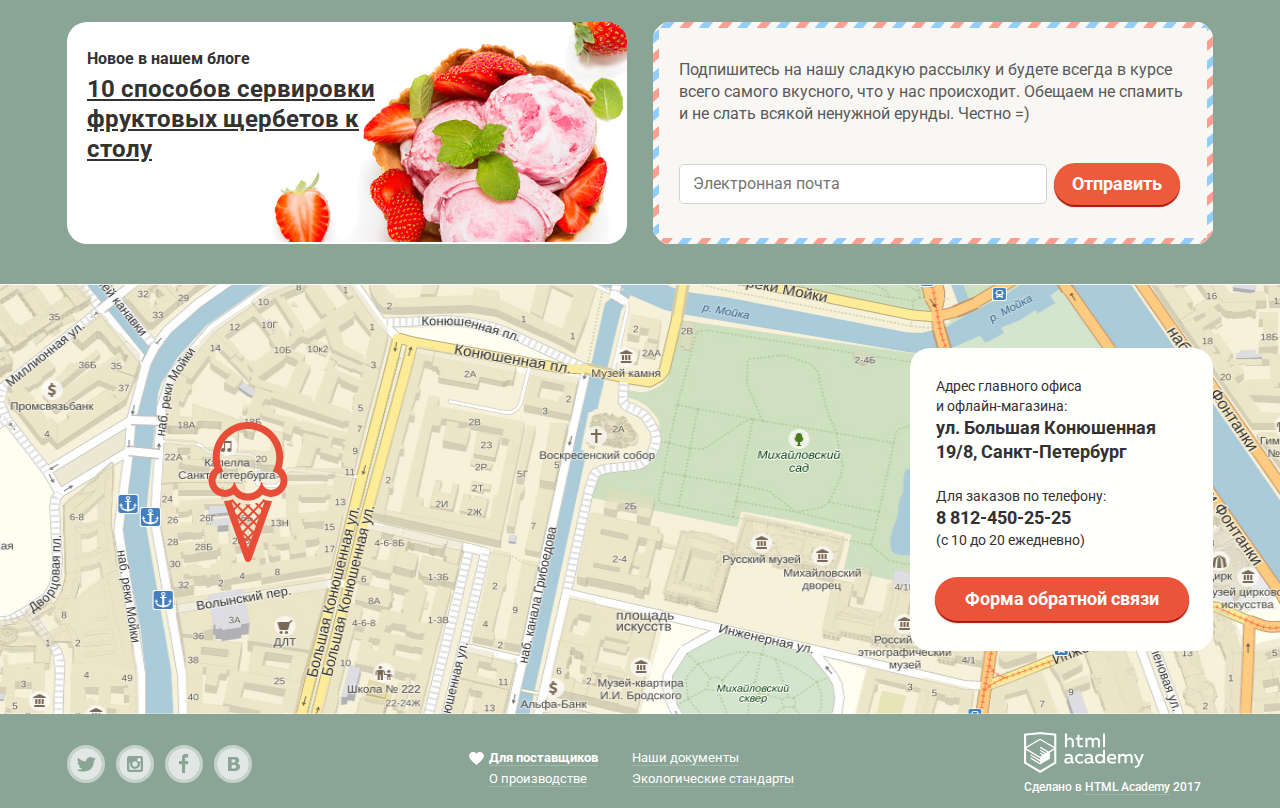
==== commit 9a0109c5: "добавление кнопки поиска" ====
--- a/index.html
+++ b/index.html
@@ -16,15 +16,15 @@
       <img class="header-logo" src="img/logo-gllacy.svg" width="154" height="64" alt="Логотип интернет-магазина 'Глейси'">
       <ul class="site-navigation navigation">
         <li class="site-navigation-item catalog">
-          <a class="subtitle" href="#"><span class="underline">Каталог</span></a>
-          <div class="link-wrap"></div>
+          <a class="subtitle" href="#">
+            <span class="underline">Каталог</span>
+          </a>
           <ul class="catalog-list">
             <li class="main-catalog-item">
               <a href="#" class="main-catalog-link">Новинки</a>
             </li>
             <li class=" main-catalog-item">
-              <a href="catalog.html">Сливочное
-              </a>
+              <a href="catalog.html">Сливочное</a>
             </li>
             <li class="main-catalog-item">
               <a href="#">Щербеты</a>
@@ -38,10 +38,14 @@
           </ul>
         </li>
         <li class="site-navigation-item">
-          <a href="#"><span class="underline">Доставка и оплата</span></a>
+          <a href="#">
+            <span class="underline">Доставка и оплата</span>
+          </a>
         </li>
         <li class="site-navigation-item">
-          <a href="#"><span class="underline">О Компании</span></a>
+          <a href="#">
+            <span class="underline">О Компании</span>
+          </a>
         </li>
       </ul>
       <div class="user-navigation-wrapper">
@@ -65,6 +69,7 @@
                   <input type="search" name="search" id="search" placeholder="Что ищем?">
                   <label class="visually-hidden" for="search">Поиск по сайту</label>
                 </p>
+                <button class="visually-hidden" type="submit" aria-label="Закрыть"></button>
               </form>
             </div>
           </li>
@@ -527,11 +532,15 @@
         </li>
       </ul>
       <p class="footer-copyright">
-        <a class="logo" href="https://htmlacademy.ru/intensive/htmlcss"> <img src="img/html-academy.svg" width="120" height="39" alt="Логотип HTML академии"></a> Сделано в <a class="copyright-link" href="https://htmlacademy.ru/intensive/htmlcss"><span class="underline">HTML Academy</span>
+        <a class="logo" href="https://htmlacademy.ru/intensive/htmlcss"> 
+          <img src="img/html-academy.svg" width="120" height="39" alt="Логотип HTML академии">
+        </a>Сделано в
+         <a class="copyright-link" href="https://htmlacademy.ru/intensive/htmlcss">
+           <span class="underline">HTML Academy</span>
         </a>2017
       </p>
     </div>
-  </footer>
+  </footer> 
 
   <section class="modal modal-feedback">
     <h2>Мы обязательно вам ответим!</h2>
--- a/css/style.css
+++ b/css/style.css
@@ -101,7 +101,6 @@
 .site-navigation-item {
   position: relative;
 }
-
 
 .site-navigation-item > a {
   display: block;
@@ -141,7 +140,6 @@
 .catalog .subtitle-currently {
   color: #ffffff;
   background-color: #d07058;
-
 }
 
 .catalog .subtitle-currently {
@@ -165,6 +163,16 @@
   background-color: #f8f7f4;
 }
 
+.subtitle-currently::after,
+.subtitle::after {
+  content: "";
+  position: absolute;
+  width: 60px;
+  height: 10px;
+  top: 30px;
+  left: 15px;
+}
+
 .subtitle:hover ~ .catalog-list,
 .subtitle:focus ~ .catalog-list {
   display: block;
@@ -221,10 +229,14 @@
 
 .user-navigation {
   margin-left: auto;
-  margin-bottom: 8px;
+  margin-bottom: 17px;
 
   font-size: 14px;
   line-height: 16px;
+}
+
+.user-navigation li {
+  margin-left: -2px;
 }
 
 .user-navigation a {
@@ -356,8 +368,8 @@
 
 .search-button svg {
   position: absolute;
-  top: 8px;
-  left: 18px;
+  top: 7px;
+  left: 17px;
 }
 
 /*-----Вход-----*/
@@ -443,7 +455,7 @@
 .login-link svg {
   position: absolute;
   top: 6px;
-  left: 25px;
+  left: 27px;
 }
 
 .login-inner {
@@ -1437,7 +1449,7 @@
 
 .feedback-form input:focus,
 .feedback-form textarea:focus {
- outline: none;
+  outline: none;
   -webkit-box-shadow: 2px 2px 0px,
   -2px -2px 0px #8fbdec;
   box-shadow: 2px 0px 0px #8fbdec,
@@ -1685,7 +1697,7 @@
   overflow: hidden;
 }
 
- select:hover + svg polyline {
+select:hover + svg polyline {
   fill: #323232;
 }
 
@@ -1774,7 +1786,7 @@
 }
 
 .filter-button:focus {
-  color: #323232; 
+  color: #323232;
   border: 2px solid #eaeaea;
   background-color: #eaeaea;
   -webkit-box-shadow: 0px -2px 1px #323232;
@@ -1789,14 +1801,15 @@
 }
 
 .fat-list {
+  display: flex;
+  flex-wrap: wrap;
   padding: 0;
   margin: 0;
   list-style: none;
 }
 
 .fat-item {
-  display: inline-block;
-  vertical-align: middle;
+  margin-left: 3px;
 }
 
 .fat-wrapper {
@@ -1870,15 +1883,16 @@
 }
 
 .fillers-list {
+  display: flex;
+  flex-wrap: wrap;
   margin: 0;
   padding: 0;
 }
 
 .fillers-item {
+  margin-left: 52px;
   padding-top: 7px;
   padding-bottom: 7px;
-  padding-left: 51px;
-  padding-right: 1px;
 }
 
 .fillers-item input {
@@ -2031,8 +2045,6 @@
   text-align: center;
 }
 
-
-
 /*----страницы-----*/
 
 .paginator-wrapper {
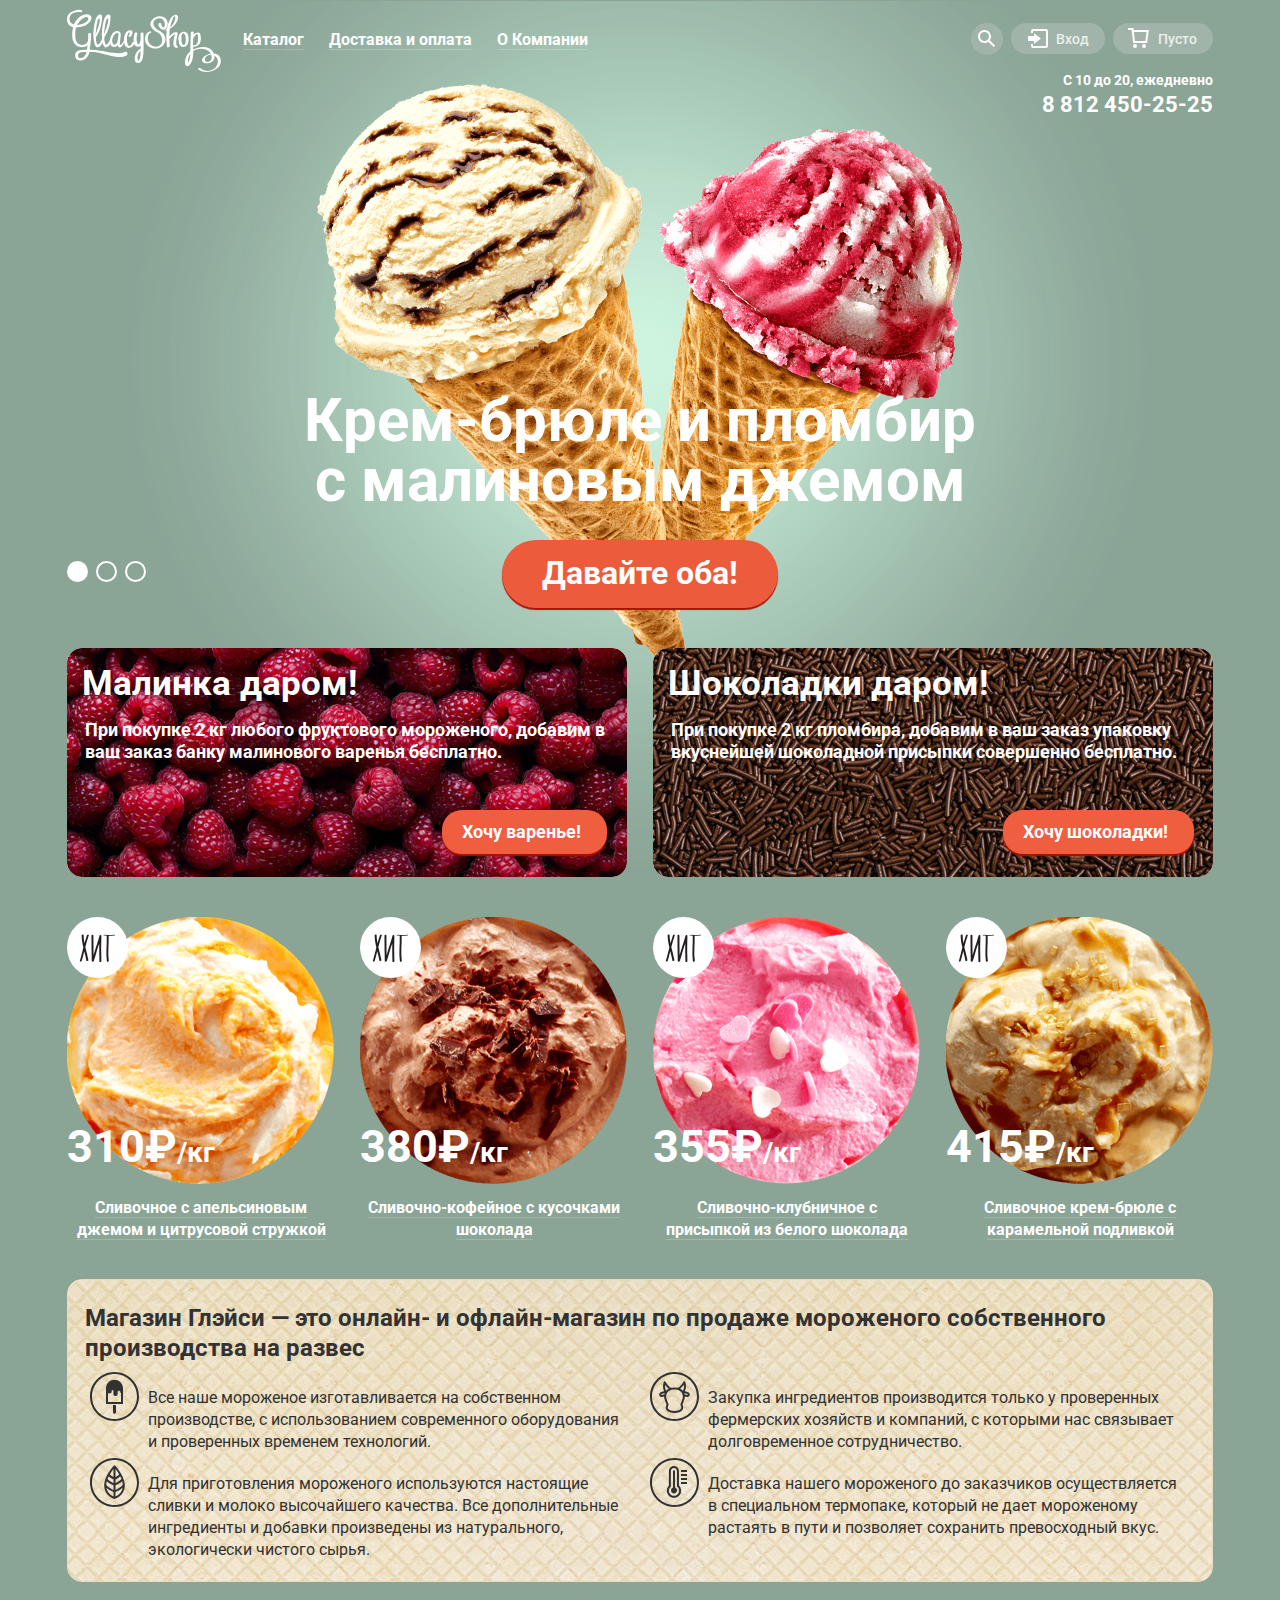
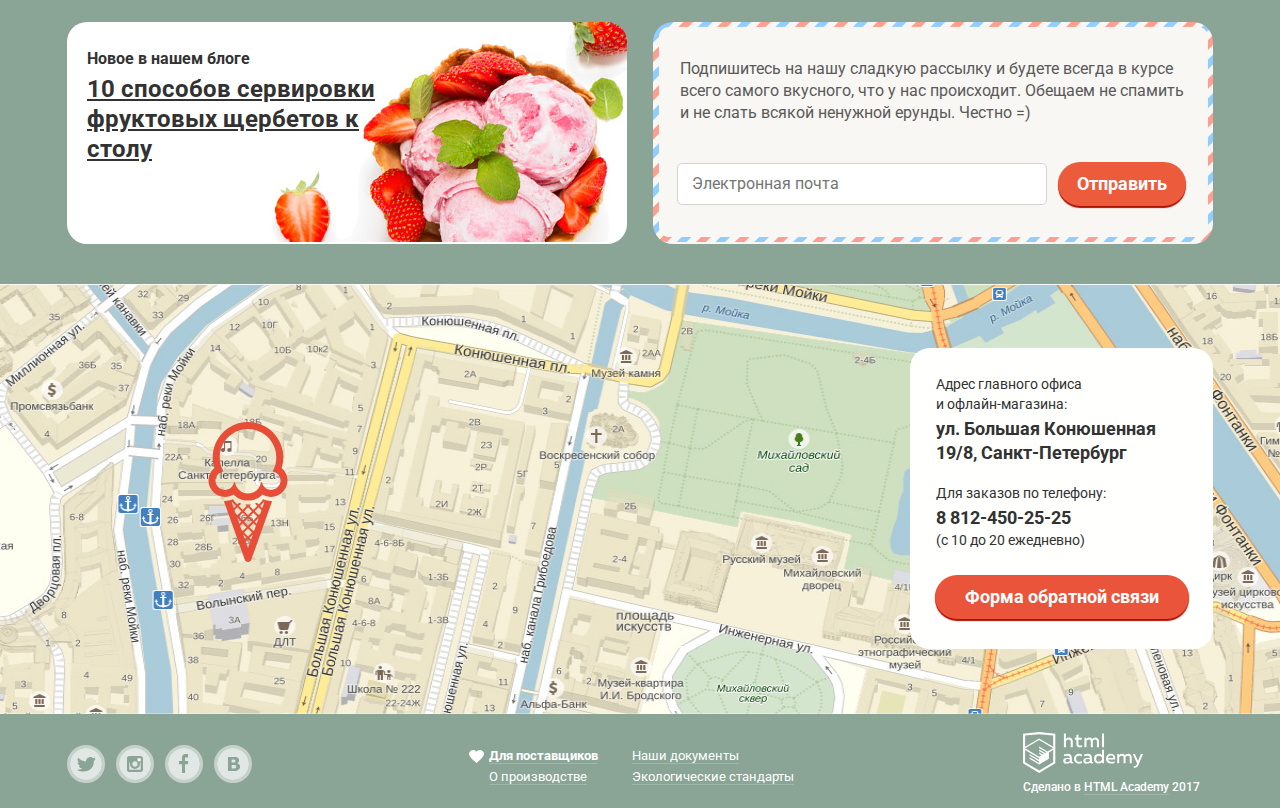
==== commit 2d7232a7: "изменение размеров чекбокса" ====
--- a/index.html
+++ b/index.html
@@ -380,8 +380,8 @@
               19/8, Санкт-Петербург</span>
             </p>
             <p class="order">
-              Для заказов по телефону:<br>
-              <span class="contact">8 812-450-25-25</span><br>
+              Для заказов по телефону:
+              <span class="contact">8 812-450-25-25</span>
               <span class="contact-time">(с 10 до 20 ежедневно)</span>
             </p>
           </div>
--- a/css/style.css
+++ b/css/style.css
@@ -390,7 +390,7 @@
 .login-box {
   position: absolute;
   right: 15px;
-  top: 38px;
+  top: 37px;
   z-index: 30;
   display: none;
   border-radius: 10px;
@@ -407,7 +407,7 @@
   width: 240px;
   margin-top: 20px;
   margin-left: 20px;
-  margin-right: 17px;
+  margin-right: 20px;
   padding: 13px 12px;
 
   border: 1px solid #d3d3d2;
@@ -513,6 +513,7 @@
   -ms-flex-align: start;
   align-items: flex-start;
   margin: 0;
+  margin-top: -4px;
   padding: 0;
 }
 
@@ -948,7 +949,7 @@
 
 .item-price {
   position: absolute;
-  top: 164px;
+  top: 162px;
   left: 0;
   z-index: 20;
 
@@ -958,7 +959,7 @@
 }
 
 .weight {
-  font-size: 35px;
+  font-size: 28px;
   line-height: 45px;
   font-weight: 700;
 }
@@ -966,6 +967,7 @@
 .item-title {
   width: 256px;
   margin: 0;
+  padding-left: 6px;
   font-size: 16px;
   line-height: 22px;
   color: #ffffff;
@@ -1119,18 +1121,15 @@
   margin: 0;
   padding: 0;
   width: 560px;
-
+  border-radius: 20px;
   background-color: #f8f7f4;
-  border: 6px solid transparent;
-  -webkit-border-image: url(../img/mail-background.svg) 5 round round;
-  -o-border-image: url(../img/mail-background.svg) 5 round round;
-  border-image: url(../img/mail-background.svg) 5 round round;
-  border-radius: 20px;
+  background-image: url(../img/distribution-background.jpg);
+  background-repeat: no-repeat;
 }
 
 .subscription-text {
-  padding-top: 15px;
-  margin-left: 20px;
+  padding-top: 20px;
+  margin-left: 27px;
   margin-bottom: 23px;
   margin-right: 20px;
   font-weight: 400;
@@ -1147,8 +1146,8 @@
 }
 
 .subscription-form .subscription-mail {
-  padding: 10px 13px;
-  margin-left: 20px;
+  padding: 11px 14px;
+  margin-left: 24px;
   width: 340px;
   border: 1px solid #d3d3d3;
   border-radius: 5px;
@@ -1177,8 +1176,8 @@
 
 .subscription-form button {
   display: inline-block;
-  padding: 9px 18px;
-  margin-left: 7px;
+  padding: 10px 19px;
+  margin-left: 11px;
   vertical-align: middle;
   border-radius: 30px;
 }
@@ -1216,12 +1215,13 @@
 }
 
 .contacts .address {
-  margin-top: 28px;
+  margin-top: 26px;
   margin-left: 26px;
 }
 
 .contacts .order {
-  margin-top: 22px;
+  width: 170px;
+  margin-top: 18px;
   margin-left: 26px;
 }
 
@@ -1231,17 +1231,23 @@
 }
 
 .contact {
+  display: block;
+  margin-top: 3px;
   width: 230px;
   font-size: 18px;
   line-height: 24px;
   font-weight: 700;
 }
 
+.contact-time {
+  display: block;
+}
+
 .feedback {
   display: inline-block;
   margin-left: 25px;
   margin-bottom: 30px;
-  margin-top: 13px;
+  margin-top: 11px;
   padding: 10px 30px;
   text-align: center;
   vertical-align: middle;
@@ -1292,7 +1298,7 @@
 }
 
 .footer-catalog {
-  padding-top: 10px;
+  padding-top: 8px;
   border-top: 1px solid rgba(255, 255, 255, 0.5);
 }
 
@@ -1328,7 +1334,7 @@
   width: 324px;
   padding: 0;
   margin: 0;
-  margin-top: 13px;
+  margin-top: 9px;
   margin-left: 15px;
 }
 
@@ -1363,7 +1369,7 @@
 }
 
 .footer-copyright {
-  padding-right: 9px;
+  padding-right: 10px;
   width: 180px;
   font-size: 12px;
   line-height: 18px;
@@ -1606,7 +1612,7 @@
 .page-title {
   padding: 0;
   margin: 0;
-  margin-bottom: 25px;
+  margin-bottom: 22px;
   font-size: 35px;
   line-height: 41px;
   font-weight: 700;
@@ -1615,7 +1621,7 @@
 /*------форма-----*/
 
 .filter {
-  margin-bottom: -10px;
+  margin-bottom: -7px;
 }
 
 .filter-form {
@@ -1648,8 +1654,8 @@
 }
 
 .filter-form legend {
-  margin-bottom: 5px;
-  margin-left: 16px;
+  margin-bottom: 6px;
+  margin-left: 14px;
   font-size: 14px;
   line-height: 16px;
 }
@@ -1659,7 +1665,7 @@
   -webkit-box-sizing: border-box;
   box-sizing: border-box;
   margin-right: 17px;
-  padding: 7px 12px;
+  padding: 7px 9px 7px 16px;
 
   border-radius: 20px;
   color: #ffffff;
@@ -1770,7 +1776,7 @@
 .filter-button {
   margin: 0;
   margin-top: 20px;
-  margin-left: 15px;
+  margin-left: 12px;
   padding: 7px 28px;
   font-size: 16px;
   line-height: 18px;
@@ -1805,6 +1811,7 @@
   flex-wrap: wrap;
   padding: 0;
   margin: 0;
+  margin-top: 2px;
   list-style: none;
 }
 
@@ -1835,8 +1842,8 @@
 .fat-content label::before {
   content: " ";
   position: absolute;
-  left: -24px;
-  top: 2px;
+  left: -22px;
+  top: 1px;
   width: 16px;
   height: 16px;
   border: 3px solid rgba(255, 255, 255, 0.7);
@@ -1846,8 +1853,8 @@
 .fat-content label:hover::before {
   content: " ";
   position: absolute;
-  left: -24px;
-  top: 2px;
+  left: -22px;
+  top: 1px;
   width: 16px;
   height: 16px;
   border: 3px solid rgba(255, 255, 255, 1);
@@ -1857,8 +1864,8 @@
 .content input:checked + label:hover::after {
   content: " ";
   position: absolute;
-  top: 9px;
-  left: -17px;
+  top: 8px;
+  left: -15px;
   width: 8px;
   height: 8px;
   background-color: rgba(255, 255, 255, 1);
@@ -1868,8 +1875,8 @@
 .content input:checked + label::after {
   content: " ";
   position: absolute;
-  top: 9px;
-  left: -17px;
+  top: 8px;
+  left: -15px;
   width: 8px;
   height: 8px;
   background-color: rgba(255, 255, 255, 0.7);
@@ -1890,7 +1897,7 @@
 }
 
 .fillers-item {
-  margin-left: 52px;
+  margin-left: 48px;
   padding-top: 7px;
   padding-bottom: 7px;
 }
@@ -1901,6 +1908,7 @@
 
 .fillers-item label {
   position: relative;
+  margin-right: 5px;
   cursor: pointer;
   text-decoration: none;
 }
@@ -1908,7 +1916,7 @@
 .fillers-item label::before {
   content: "";
   position: absolute;
-  left: -37px;
+  left: -33px;
   top: -2px;
   width: 17px;
   height: 17px;
@@ -1920,7 +1928,7 @@
   content: "";
   position: absolute;
   top: -2px;
-  left: -37px;
+  left: -33px;
   width: 17px;
   height: 17px;
   border: 2px solid rgba(255, 255, 255, 1);
@@ -1931,7 +1939,7 @@
   content: "";
   position: absolute;
   top: -2px;
-  left: -39px;
+  left: -35px;
   width: 24px;
   height: 17px;
   background-image: url(../img/checkbox-on.svg);
@@ -1945,7 +1953,7 @@
   content: "";
   position: absolute;
   top: -2px;
-  left: -39px;
+  left: -35px;
   width: 24px;
   height: 17px;
   background-image: url(../img/checkbox-on.svg);
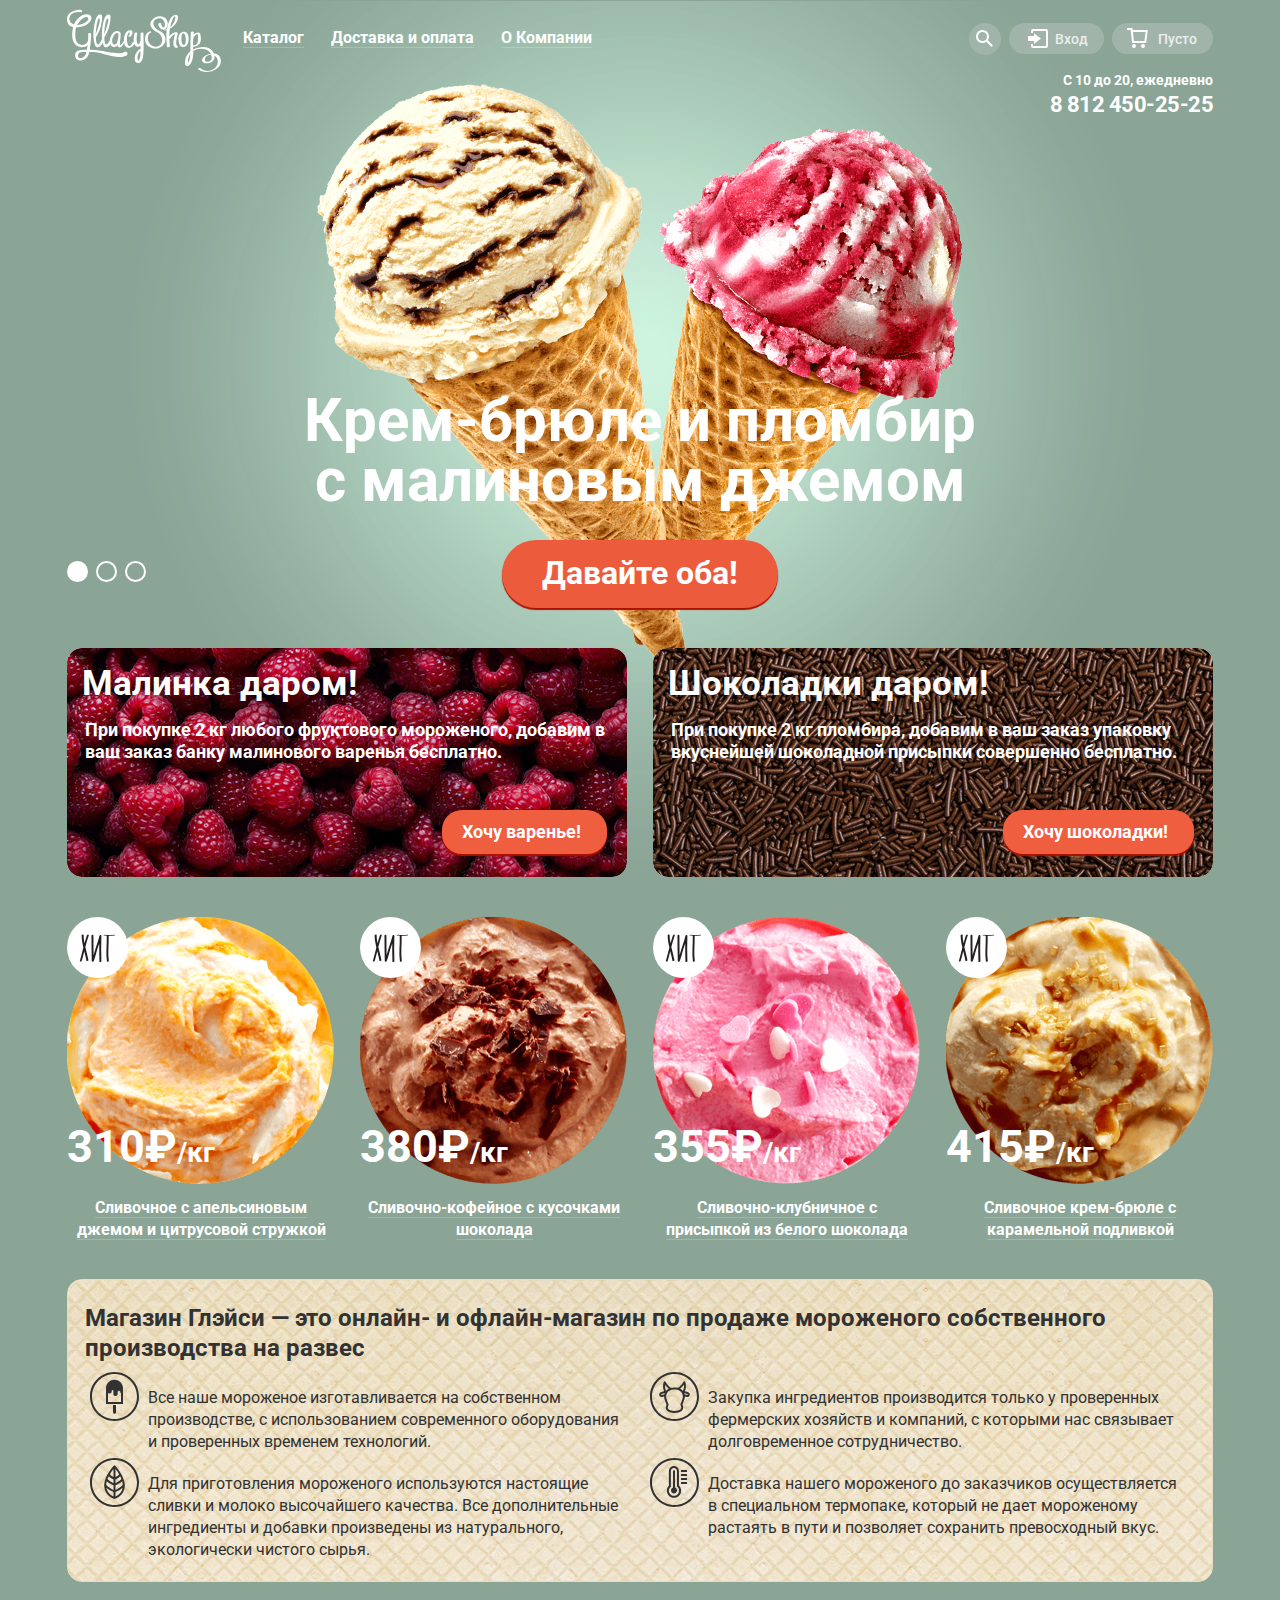
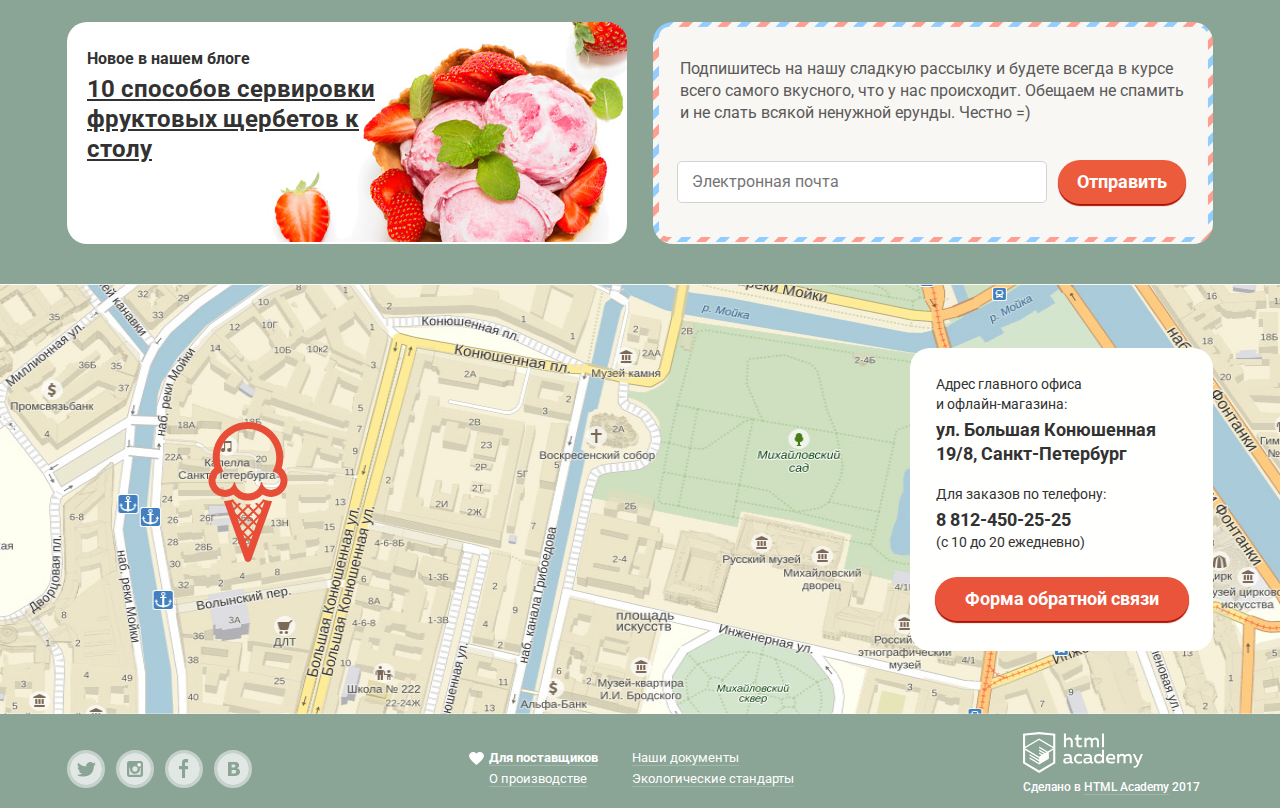
==== commit c6e47da7: "выравнивание разметки" ====
--- a/index.html
+++ b/index.html
@@ -16,9 +16,7 @@
       <img class="header-logo" src="img/logo-gllacy.svg" width="154" height="64" alt="Логотип интернет-магазина 'Глейси'">
       <ul class="site-navigation navigation">
         <li class="site-navigation-item catalog">
-          <a class="subtitle" href="#">
-            <span class="underline">Каталог</span>
-          </a>
+          <a class="subtitle" href="#"><span class="underline">Каталог</span></a>
           <ul class="catalog-list">
             <li class="main-catalog-item">
               <a href="#" class="main-catalog-link">Новинки</a>
@@ -38,14 +36,10 @@
           </ul>
         </li>
         <li class="site-navigation-item">
-          <a href="#">
-            <span class="underline">Доставка и оплата</span>
-          </a>
+          <a href="#"><span class="underline">Доставка и оплата</span></a>
         </li>
         <li class="site-navigation-item">
-          <a href="#">
-            <span class="underline">О Компании</span>
-          </a>
+          <a href="#"><span class="underline">О Компании</span></a>
         </li>
       </ul>
       <div class="user-navigation-wrapper">
@@ -60,7 +54,6 @@
 		          S11,4.019,11,6.5S8.981,11,6.5,11z"/>
                 </g>
               </svg>
-              
               <span class="visually-hidden">Поиск</span>
             </a>
             <div class="search-wrapper">
@@ -134,7 +127,7 @@
   </header>
   <main class="main-container">
     <div class="main-wrapper container">
-      <h1 class="visually-hidden">Интернет-магазин мороженного "Gllacy"</h1>
+      <h1 class="visually-hidden">Интернет-магазин мороженого "Gllacy"</h1>
 
       <section class="slider">
         <div class="slider-container">
@@ -158,21 +151,21 @@
                 <h3 class="slider-title">Крем-брюле и пломбир с малиновым джемом</h3>
                 <a class="button" href="#">Давайте оба!</a>
               </div>
-              <img src="img/cream-brulee-and-ice-cream-with-raspberry-jam.png" alt="Мороженное крем-брюле и пломбир с малиновым джемом" width="1045" height="881">
+              <img src="img/cream-brulee-and-ice-cream-with-raspberry-jam.png" alt="Мороженое крем-брюле и пломбир с малиновым джемом" width="1045" height="881">
             </li>
             <li class="chocolate-and-lemon">
               <div class="slide-wrapper">
-                <h3 class="slider-title">Шоколадный пломбир и лимонный сорбет </h3>
+                <h3 class="slider-title">Шоколадный пломбир и лимонный сорбет</h3>
                 <a class="button" href="#">Давайте оба!</a>
               </div>
-              <img src="img/chocolate-ice-cream-and-lemon-sorbet.png" alt="Мороженное шоколадный пломбир и лимонный сорбет" width="1045" height="881">
+              <img src="img/chocolate-ice-cream-and-lemon-sorbet.png" alt="Мороженое шоколадный пломбир и лимонный сорбет" width="1045" height="881">
             </li>
             <li class="fudge-and-strawberry">
               <div class="slide-wrapper">
                 <h3 class="slider-title">Пломбир с помадкой и клубничный щербет</h3>
                 <a class="button" href="#">Давайте оба!</a>
               </div>
-              <img src="img/ice-cream-with-fudge-and-strawberry-sherbet.png" alt="Мороженное пломбир с помадкой и клубничный щербет" width="1045" height="881">
+              <img src="img/ice-cream-with-fudge-and-strawberry-sherbet.png" alt="Мороженое пломбир с помадкой и клубничный щербет" width="1045" height="881">
             </li>
           </ul>
         </div>
@@ -197,12 +190,11 @@
         </ul>
       </section>
 
-      <section class="hit-sales features ">
-        <h2 class="visually-hidden">
-          Хиты продаж</h2>
+      <section class="hit-sales features">
+        <h2 class="visually-hidden">Хиты продаж</h2>
         <ul class="product-catalog-list hit-sales-list">
           <li class="catalog-item">
-            <img src="img/creamy-ice-cream-with-orange-jam-and-citrus-chips.png" alt="Сливочное мороженное с апельсиновым джемом и цитрусовой стружкой" width="267" height="267">
+            <img src="img/creamy-ice-cream-with-orange-jam-and-citrus-chips.png" alt="Сливочное мороженое с апельсиновым джемом и цитрусовой стружкой" width="267" height="267">
             <a href="#">
               <h3 class="item-title"><span class="underline">Сливочное с апельсиновым джемом и цитрусовой стружкой</span></h3>
             </a>
@@ -230,45 +222,13 @@
             </svg>
             <a class="button-view button" href="#">Быстрый просмотр</a>
           </li>
-
+          
           <li class="catalog-item">
-            <img src="img/creamy-coffee-ice-cream-with-chocolate-pieces.png" alt="Сливочно-кофейное мороженное с кусочками шоколада " width="267" height="267">
+            <img src="img/creamy-coffee-ice-cream-with-chocolate-pieces.png" alt="Сливочно-кофейное мороженое с кусочками шоколада " width="267" height="267">
             <a href="#">
               <h3 class="item-title"><span class="underline">Сливочно-кофейное с кусочками шоколада</span></h3>
             </a>
-            <p class="item-price">380₽<span class="weight">/кг</span>
-            </p>
-            <svg version="1.1" xmlns="http://www.w3.org/2000/svg" xmlns:xlink="http://www.w3.org/1999/xlink" x="0px" y="0px" width="61px" height="61px" viewBox="0 0 61 61" enable-background="new 0 0 61 61" xml:space="preserve">
-            <circle fill="#FFFFFF" cx="30.5" cy="30.5" r="30.5"/>
-            <g>
-	        <path fill="#231F20" d="M19.985,18.27c-0.915,2.683-1.718,5.384-2.472,8.094c-0.543-2.863-0.921-5.756-0.958-8.715
-		    c-0.005-0.431-1.939-0.11-1.932,0.518c0.052,4.243,0.8,8.354,1.747,12.432c-1.196,4.58-2.311,9.18-3.579,13.771
-		    c-0.109,0.394,1.771,0.138,1.904-0.344c0.902-3.265,1.726-6.535,2.556-9.8c0.805,3.204,1.644,6.407,2.273,9.657
-		    c0.098,0.508,2.041,0.045,1.932-0.518c-0.864-4.462-2.12-8.836-3.146-13.247c1.068-4.086,2.202-8.157,3.578-12.191
-		    C22.012,17.566,20.151,17.782,19.985,18.27z"/>
-	        <path fill="#231F20" d="M34.395,18.798c0.049-1.047-1.919-0.794-1.963,0.128c-0.004,0.08-0.004,0.159-0.008,0.238
-		    c-0.039,0.065-0.084,0.128-0.101,0.204c-1.004,4.463-2.611,8.729-4.056,13.06c-0.644,1.93-1.139,3.898-1.666,5.856
-		    c-0.139-6.623-0.135-13.237-0.165-19.871c-0.005-1.042-1.965-0.769-1.961,0.134c0.037,8.337,0.018,16.641,0.303,24.971
-		    c-0.031,0.095-0.05,0.193-0.034,0.301c0.021,0.148,0.042,0.297,0.064,0.445c0.123,0.856,1.959,0.48,1.944-0.317
-		    c0.005-0.011,0.016-0.018,0.021-0.029c1.636-4.171,2.478-8.591,3.894-12.838c0.521-1.558,1.048-3.108,1.561-4.662
-		    c-0.071,5.987,0.058,11.969,0.211,17.961c0.026,1.012,1.58,0.771,1.91,0.065c0.019-0.04,0.037-0.079,0.056-0.119
-		    c0.112-0.239,0.088-0.423-0.015-0.558C34.179,35.434,34.001,27.132,34.395,18.798z"/>
-	        <path fill="#231F20" d="M47.32,17.66c-3.158,0.38-6.312,0.227-9.478,0.048c-0.491-0.028-2.24,0.851-1.221,0.908
-		    c1.093,0.062,2.182,0.109,3.271,0.145c-0.093,0.081-0.161,0.167-0.157,0.265c0.295,8.408-1.054,17.239,0.191,25.564
-		    c0.063,0.424,2.01,0.005,1.932-0.518c-1.229-8.229,0.069-16.951-0.185-25.27c1.776,0.012,3.551-0.052,5.33-0.266
-		    C47.86,18.434,48.672,17.497,47.32,17.66z"/>
-              </g>
-            </svg>
-            <a class="button-view button" href="#">Быстрый просмотр</a>
-          </li>
-
-          <li class="catalog-item">
-            <img src="img/creamy-strawberry-ice-cream-with-white-chocolate-powder.png" alt="Сливочно-клубничное мороженное с присыпкой из белого шоколада" width="267" height="267">
-            <a href="#">
-              <h3 class="item-title"><span class="underline">Сливочно-клубничное с присыпкой из белого шоколада</span></h3>
-            </a>
-            <p class="item-price">355₽<span class="weight">/кг</span>
-            </p>
+            <p class="item-price">380₽<span class="weight">/кг</span></p>
             <svg version="1.1" xmlns="http://www.w3.org/2000/svg" xmlns:xlink="http://www.w3.org/1999/xlink" x="0px" y="0px" width="61px" height="61px" viewBox="0 0 61 61" enable-background="new 0 0 61 61" xml:space="preserve">
               <circle fill="#FFFFFF" cx="30.5" cy="30.5" r="30.5"/>
               <g>
@@ -292,14 +252,13 @@
             </svg>
             <a class="button-view button" href="#">Быстрый просмотр</a>
           </li>
-
+          
           <li class="catalog-item">
-            <img src="img/creamy-ice-cream-with-caramel-sauce.png" alt="Сливочное мороженное крем-брюле с карамельной подливкой" width="267" height="267">
+            <img src="img/creamy-strawberry-ice-cream-with-white-chocolate-powder.png" alt="Сливочно-клубничное мороженое с присыпкой из белого шоколада" width="267" height="267">
             <a href="#">
-              <h3 class="item-title"><span class="underline">Сливочное крем-брюле с карамельной подливкой</span></h3>
-            </a>
-            <p class="item-price">415₽<span class="weight">/кг</span>
-            </p>
+              <h3 class="item-title"><span class="underline">Сливочно-клубничное с присыпкой из белого шоколада</span></h3>
+            </a>
+            <p class="item-price">355₽<span class="weight">/кг</span></p>
             <svg version="1.1" xmlns="http://www.w3.org/2000/svg" xmlns:xlink="http://www.w3.org/1999/xlink" x="0px" y="0px" width="61px" height="61px" viewBox="0 0 61 61" enable-background="new 0 0 61 61" xml:space="preserve">
               <circle fill="#FFFFFF" cx="30.5" cy="30.5" r="30.5"/>
               <g>
@@ -323,6 +282,36 @@
             </svg>
             <a class="button-view button" href="#">Быстрый просмотр</a>
           </li>
+          
+          <li class="catalog-item">
+            <img src="img/creamy-ice-cream-with-caramel-sauce.png" alt="Сливочное мороженое крем-брюле с карамельной подливкой" width="267" height="267">
+            <a href="#">
+              <h3 class="item-title"><span class="underline">Сливочное крем-брюле с карамельной подливкой</span></h3>
+            </a>
+            <p class="item-price">415₽<span class="weight">/кг</span></p>
+            <svg version="1.1" xmlns="http://www.w3.org/2000/svg" xmlns:xlink="http://www.w3.org/1999/xlink" x="0px" y="0px" width="61px" height="61px" viewBox="0 0 61 61" enable-background="new 0 0 61 61" xml:space="preserve">
+              <circle fill="#FFFFFF" cx="30.5" cy="30.5" r="30.5"/>
+              <g>
+	            <path fill="#231F20" d="M19.985,18.27c-0.915,2.683-1.718,5.384-2.472,8.094c-0.543-2.863-0.921-5.756-0.958-8.715
+		        c-0.005-0.431-1.939-0.11-1.932,0.518c0.052,4.243,0.8,8.354,1.747,12.432c-1.196,4.58-2.311,9.18-3.579,13.771
+		        c-0.109,0.394,1.771,0.138,1.904-0.344c0.902-3.265,1.726-6.535,2.556-9.8c0.805,3.204,1.644,6.407,2.273,9.657
+		        c0.098,0.508,2.041,0.045,1.932-0.518c-0.864-4.462-2.12-8.836-3.146-13.247c1.068-4.086,2.202-8.157,3.578-12.191
+		        C22.012,17.566,20.151,17.782,19.985,18.27z"/>
+	            <path fill="#231F20" d="M34.395,18.798c0.049-1.047-1.919-0.794-1.963,0.128c-0.004,0.08-0.004,0.159-0.008,0.238
+		        c-0.039,0.065-0.084,0.128-0.101,0.204c-1.004,4.463-2.611,8.729-4.056,13.06c-0.644,1.93-1.139,3.898-1.666,5.856
+		        c-0.139-6.623-0.135-13.237-0.165-19.871c-0.005-1.042-1.965-0.769-1.961,0.134c0.037,8.337,0.018,16.641,0.303,24.971
+		        c-0.031,0.095-0.05,0.193-0.034,0.301c0.021,0.148,0.042,0.297,0.064,0.445c0.123,0.856,1.959,0.48,1.944-0.317
+		        c0.005-0.011,0.016-0.018,0.021-0.029c1.636-4.171,2.478-8.591,3.894-12.838c0.521-1.558,1.048-3.108,1.561-4.662
+		        c-0.071,5.987,0.058,11.969,0.211,17.961c0.026,1.012,1.58,0.771,1.91,0.065c0.019-0.04,0.037-0.079,0.056-0.119
+		        c0.112-0.239,0.088-0.423-0.015-0.558C34.179,35.434,34.001,27.132,34.395,18.798z"/>
+	            <path fill="#231F20" d="M47.32,17.66c-3.158,0.38-6.312,0.227-9.478,0.048c-0.491-0.028-2.24,0.851-1.221,0.908
+		        c1.093,0.062,2.182,0.109,3.271,0.145c-0.093,0.081-0.161,0.167-0.157,0.265c0.295,8.408-1.054,17.239,0.191,25.564
+		        c0.063,0.424,2.01,0.005,1.932-0.518c-1.229-8.229,0.069-16.951-0.185-25.27c1.776,0.012,3.551-0.052,5.33-0.266
+		        C47.86,18.434,48.672,17.497,47.32,17.66z"/>
+              </g>
+            </svg>
+            <a class="button-view button" href="#">Быстрый просмотр</a>
+          </li>
         </ul>
       </section>
 
@@ -374,14 +363,11 @@
           <h2 class="visually-hidden">Как нас найти</h2>
           <div class="contacts">
             <p class="address">
-              <span>Адрес главного офиса
-              и офлайн-магазина:</span>
-              <span class="contact">ул. Большая Конюшенная
-              19/8, Санкт-Петербург</span>
+              <span>Адрес главного офиса и офлайн-магазина:</span>
+              <span class="contact">ул. Большая Конюшенная 19/8, Санкт-Петербург</span>
             </p>
             <p class="order">
-              Для заказов по телефону:
-              <span class="contact">8 812-450-25-25</span>
+              Для заказов по телефону:<span class="contact">8 812-450-25-25</span>
               <span class="contact-time">(с 10 до 20 ежедневно)</span>
             </p>
           </div>
@@ -399,31 +385,31 @@
 		    s10.875-2.341,14.556-6.187c2.531,1.604,5.516,2.529,8.673,2.529c8.984,0,16.293-7.31,16.293-16.294
 		    c0-4.962-2.284-9.499-5.903-12.516c1.099-3.45,1.667-7.067,1.667-10.713C75.285,15.93,59.456,0.101,40,0.101L40,0.101z"/>
           </g>
-            <path fill="#E84D37" d="M63.229,78.908c-2.835,0-5.56-0.598-8.04-1.681c-0.371,0.3-0.761,0.574-1.149,0.851l0.525,0.525
-	        l-3.898,3.898l-1.673-1.673c-0.687,0.273-1.386,0.517-2.101,0.728l2.359,2.359l-3.898,3.898l-3.898-3.898l1.556-1.556
-	        c-0.989,0.122-1.989,0.206-3.011,0.206c-0.988,0-1.958-0.079-2.917-0.194l1.543,1.544l-3.898,3.898l-3.898-3.898l2.339-2.34
-	        c-0.716-0.209-1.417-0.451-2.104-0.724l-1.649,1.649l-3.898-3.898l0.49-0.489c-0.405-0.288-0.811-0.575-1.197-0.887
-	        c-2.48,1.083-5.204,1.681-8.039,1.681c-0.204,0-0.401-0.024-0.603-0.03c-0.069,0.531-0.032,1.083,0.16,1.622l20.375,57.125
-	        c0.024,0.068,0.059,0.128,0.087,0.193c0.03,0.07,0.058,0.139,0.092,0.206c0.07,0.14,0.15,0.271,0.237,0.397
-	        c0.029,0.042,0.054,0.087,0.084,0.129c0.125,0.166,0.262,0.32,0.412,0.459c0.032,0.03,0.069,0.055,0.103,0.084
-	        c0.125,0.107,0.254,0.205,0.392,0.294c0.058,0.037,0.118,0.07,0.179,0.104c0.138,0.077,0.279,0.145,0.426,0.202
-	        c0.038,0.015,0.07,0.038,0.108,0.052c0.02,0.007,0.04,0.009,0.059,0.016c0.127,0.043,0.258,0.074,0.391,0.103
-	        c0.055,0.012,0.109,0.029,0.164,0.038c0.185,0.03,0.373,0.048,0.562,0.048s0.377-0.018,0.562-0.048
-	        c0.057-0.009,0.113-0.027,0.17-0.04c0.13-0.027,0.259-0.058,0.384-0.101c0.021-0.007,0.041-0.009,0.061-0.016
-	        c0.04-0.014,0.072-0.037,0.111-0.053c0.145-0.058,0.285-0.124,0.421-0.2c0.062-0.034,0.123-0.068,0.183-0.106
-	        c0.136-0.088,0.265-0.186,0.388-0.291c0.034-0.03,0.072-0.056,0.105-0.086c0.15-0.14,0.287-0.294,0.412-0.46
-	        c0.03-0.04,0.054-0.084,0.082-0.125c0.088-0.128,0.169-0.261,0.24-0.401c0.033-0.066,0.062-0.134,0.09-0.201
-	        c0.028-0.066,0.064-0.128,0.089-0.197L63.672,80.5c0.192-0.539,0.229-1.091,0.16-1.622C63.63,78.884,63.433,78.908,63.229,78.908z
-	        M49.252,94.541l-3.898,3.898l-3.898-3.898l3.898-3.898L49.252,94.541z M36.143,99.854l3.898-3.898l3.898,3.898l-3.898,3.898
-	        L36.143,99.854z M43.939,110.479l-3.898,3.898l-3.898-3.898l3.898-3.898L43.939,110.479z M40.041,85.33l3.898,3.898l-3.898,3.898
-	        l-3.898-3.898L40.041,85.33z M38.627,94.541l-3.898,3.898l-3.898-3.898l3.898-3.898L38.627,94.541z M23.724,80.397l0.38-0.38
-	        l3.898,3.898l-2.229,2.229L23.724,80.397z M26.517,88.229l2.899-2.899l3.898,3.898l-3.898,3.898l-1.791-1.791L26.517,88.229z
-	        M29.311,96.061l0.105-0.105l3.898,3.898l-1.954,1.954L29.311,96.061z M33.516,107.853l-1.413-3.96l2.625-2.625l3.898,3.898
-	        l-3.898,3.898L33.516,107.853z M36.947,117.471l-1.863-5.223l3.543,3.543L36.947,117.471z M40,126.031l-2.31-6.476l2.351-2.351
-	        l2.29,2.29L40,126.031z M43.074,117.41l-1.619-1.619l3.415-3.415L43.074,117.41z M46.438,107.979l-1.085,1.085l-3.898-3.898
-	        l3.898-3.898l2.564,2.564L46.438,107.979z M48.661,101.747l-1.894-1.894l3.898-3.898L50.711,96L48.661,101.747z M52.329,91.464
-	        l-1.663,1.663l-3.898-3.898l3.898-3.898l2.838,2.838L52.329,91.464z M54.248,86.084l-2.168-2.168l3.898-3.898l0.319,0.319
-	        L54.248,86.084z"/>
+          <path fill="#E84D37" d="M63.229,78.908c-2.835,0-5.56-0.598-8.04-1.681c-0.371,0.3-0.761,0.574-1.149,0.851l0.525,0.525
+	      l-3.898,3.898l-1.673-1.673c-0.687,0.273-1.386,0.517-2.101,0.728l2.359,2.359l-3.898,3.898l-3.898-3.898l1.556-1.556
+	      c-0.989,0.122-1.989,0.206-3.011,0.206c-0.988,0-1.958-0.079-2.917-0.194l1.543,1.544l-3.898,3.898l-3.898-3.898l2.339-2.34
+	      c-0.716-0.209-1.417-0.451-2.104-0.724l-1.649,1.649l-3.898-3.898l0.49-0.489c-0.405-0.288-0.811-0.575-1.197-0.887
+	      c-2.48,1.083-5.204,1.681-8.039,1.681c-0.204,0-0.401-0.024-0.603-0.03c-0.069,0.531-0.032,1.083,0.16,1.622l20.375,57.125
+	      c0.024,0.068,0.059,0.128,0.087,0.193c0.03,0.07,0.058,0.139,0.092,0.206c0.07,0.14,0.15,0.271,0.237,0.397
+	      c0.029,0.042,0.054,0.087,0.084,0.129c0.125,0.166,0.262,0.32,0.412,0.459c0.032,0.03,0.069,0.055,0.103,0.084
+	      c0.125,0.107,0.254,0.205,0.392,0.294c0.058,0.037,0.118,0.07,0.179,0.104c0.138,0.077,0.279,0.145,0.426,0.202
+	      c0.038,0.015,0.07,0.038,0.108,0.052c0.02,0.007,0.04,0.009,0.059,0.016c0.127,0.043,0.258,0.074,0.391,0.103
+	      c0.055,0.012,0.109,0.029,0.164,0.038c0.185,0.03,0.373,0.048,0.562,0.048s0.377-0.018,0.562-0.048
+	      c0.057-0.009,0.113-0.027,0.17-0.04c0.13-0.027,0.259-0.058,0.384-0.101c0.021-0.007,0.041-0.009,0.061-0.016
+	      c0.04-0.014,0.072-0.037,0.111-0.053c0.145-0.058,0.285-0.124,0.421-0.2c0.062-0.034,0.123-0.068,0.183-0.106
+	      c0.136-0.088,0.265-0.186,0.388-0.291c0.034-0.03,0.072-0.056,0.105-0.086c0.15-0.14,0.287-0.294,0.412-0.46
+	      c0.03-0.04,0.054-0.084,0.082-0.125c0.088-0.128,0.169-0.261,0.24-0.401c0.033-0.066,0.062-0.134,0.09-0.201
+	      c0.028-0.066,0.064-0.128,0.089-0.197L63.672,80.5c0.192-0.539,0.229-1.091,0.16-1.622C63.63,78.884,63.433,78.908,63.229,78.908z
+	      M49.252,94.541l-3.898,3.898l-3.898-3.898l3.898-3.898L49.252,94.541z M36.143,99.854l3.898-3.898l3.898,3.898l-3.898,3.898
+	      L36.143,99.854z M43.939,110.479l-3.898,3.898l-3.898-3.898l3.898-3.898L43.939,110.479z M40.041,85.33l3.898,3.898l-3.898,3.898
+	      l-3.898-3.898L40.041,85.33z M38.627,94.541l-3.898,3.898l-3.898-3.898l3.898-3.898L38.627,94.541z M23.724,80.397l0.38-0.38
+	      l3.898,3.898l-2.229,2.229L23.724,80.397z M26.517,88.229l2.899-2.899l3.898,3.898l-3.898,3.898l-1.791-1.791L26.517,88.229z
+	      M29.311,96.061l0.105-0.105l3.898,3.898l-1.954,1.954L29.311,96.061z M33.516,107.853l-1.413-3.96l2.625-2.625l3.898,3.898
+	      l-3.898,3.898L33.516,107.853z M36.947,117.471l-1.863-5.223l3.543,3.543L36.947,117.471z M40,126.031l-2.31-6.476l2.351-2.351
+	      l2.29,2.29L40,126.031z M43.074,117.41l-1.619-1.619l3.415-3.415L43.074,117.41z M46.438,107.979l-1.085,1.085l-3.898-3.898
+	      l3.898-3.898l2.564,2.564L46.438,107.979z M48.661,101.747l-1.894-1.894l3.898-3.898L50.711,96L48.661,101.747z M52.329,91.464
+	      l-1.663,1.663l-3.898-3.898l3.898-3.898l2.838,2.838L52.329,91.464z M54.248,86.084l-2.168-2.168l3.898-3.898l0.319,0.319
+	      L54.248,86.084z"/>
         </svg>
       </div>
       <img src="img/map.jpg" width="1250" height="430" alt="ул. Большая Конюшенная
@@ -443,8 +429,6 @@
               <svg version="1.1" xmlns="http://www.w3.org/2000/svg" xmlns:xlink="http://www.w3.org/1999/xlink" x="0px" y="0px" width="32px"
 	          height="32px" viewBox="0 0 32 32" enable-background="new 0 0 32 32" xml:space="preserve">
                 <g>
-                </g>
-                <g>
 	              <path fill="#e1e7e4" d="M16,0C7.164,0,0,7.164,0,16c0,8.837,7.164,16,16,16c8.837,0,16-7.163,16-16C32,7.164,24.837,0,16,0z
 		          M23.944,12.809c-0.251,6.516-3.463,10.832-10.992,10.702c-0.14,0-0.205,0-0.233,0c-0.015,0-0.021,0-0.021,0
 		          c-0.029,0-0.094,0-0.232,0c-0.447,0-4.543-0.443-5.344-1.823c2.479,0.19,4.247-0.406,5.12-1.136
@@ -462,14 +446,14 @@
               <svg version="1.1" xmlns="http://www.w3.org/2000/svg" xmlns:xlink="http://www.w3.org/1999/xlink" x="0px" y="0px"
 	          width="32px" height="32px" viewBox="0 0 32 32" enable-background="new 0 0 32 32" xml:space="preserve">
                 <g>
-	            <path fill="#e1e7e4" d="M20.916,16c0,2.728-2.211,4.938-4.938,4.938S11.039,18.728,11.039,16c0-0.394,0.051-0.773,0.138-1.14
-		        h-0.897v6.838h11.396V14.86h-0.897C20.865,15.227,20.916,15.606,20.916,16z"/>
-	            <path fill="#e1e7e4" d="M15.978,18.659c1.466,0,2.659-1.193,2.659-2.659s-1.193-2.659-2.659-2.659
-		        c-1.466,0-2.659,1.193-2.659,2.659S14.511,18.659,15.978,18.659z"/>
-	            <rect x="18.637" y="10.302" fill="#FFFFFF" width="3.039" height="3.039"/>
-	            <path fill="#e1e7e4" d="M16,0C7.164,0,0,7.164,0,16c0,8.837,7.164,16,16,16c8.837,0,16-7.163,16-16C32,7.164,24.837,0,16,0z
-		        M23.955,21.698c0,1.254-1.025,2.279-2.279,2.279H10.279C9.026,23.978,8,22.952,8,21.698V10.302c0-1.253,1.026-2.279,2.279-2.279
-		        h11.396c1.254,0,2.279,1.026,2.279,2.279V21.698z"/>
+	              <path fill="#e1e7e4" d="M20.916,16c0,2.728-2.211,4.938-4.938,4.938S11.039,18.728,11.039,16c0-0.394,0.051-0.773,0.138-1.14
+		          h-0.897v6.838h11.396V14.86h-0.897C20.865,15.227,20.916,15.606,20.916,16z"/>
+	              <path fill="#e1e7e4" d="M15.978,18.659c1.466,0,2.659-1.193,2.659-2.659s-1.193-2.659-2.659-2.659
+		          c-1.466,0-2.659,1.193-2.659,2.659S14.511,18.659,15.978,18.659z"/>
+	              <rect x="18.637" y="10.302" fill="#FFFFFF" width="3.039" height="3.039"/>
+	              <path fill="#e1e7e4" d="M16,0C7.164,0,0,7.164,0,16c0,8.837,7.164,16,16,16c8.837,0,16-7.163,16-16C32,7.164,24.837,0,16,0z
+		          M23.955,21.698c0,1.254-1.025,2.279-2.279,2.279H10.279C9.026,23.978,8,22.952,8,21.698V10.302c0-1.253,1.026-2.279,2.279-2.279
+		          h11.396c1.254,0,2.279,1.026,2.279,2.279V21.698z"/>
                 </g>
               </svg>
             </a>
@@ -499,9 +483,8 @@
 		          s0.214-0.562,0.214-0.9c0-0.446-0.088-0.788-0.261-1.03C18.825,17.386,18.531,17.204,18.118,17.084z"/>
 	              <path fill="#e1e7e4" d="M16,0C7.164,0,0,7.164,0,16c0,8.837,7.164,16,16,16c8.837,0,16-7.163,16-16C32,7.164,24.837,0,16,0z
 		          M22.602,20.531c-0.273,0.533-0.646,0.976-1.124,1.327c-0.552,0.415-1.161,0.71-1.823,0.886s-1.501,0.264-2.519,0.264h-6.121V8.987
-		           h5.443c1.13,0,1.957,0.038,2.48,0.113c0.524,0.076,1.045,0.242,1.561,0.5c0.533,0.27,0.929,0.632,1.189,1.087
-		          c0.26,0.455,0.392,0.975,0.392,1.558c0,0.678-0.179,1.278-0.536,1.795c-0.358,0.518-0.863,0.92-1.517,1.208v0.075
-		          c0.917,0.182,1.642,0.559,2.179,1.13c0.537,0.571,0.807,1.325,0.807,2.261C23.013,19.392,22.875,19.997,22.602,20.531z"/>
+		          h5.443c1.13,0,1.957,0.038,2.48,0.113c0.524,0.076,1.045,0.242,1.561,0.5c0.533,0.27,0.929,0.632,1.189,1.087
+		          c0.26,0.455,0.392,0.975,0.392,1.558c0,0.678-0.179,1.278-0.536,1.795c-0.358,0.518-0.863,0.92-1.517,1.208v0.075 c0.917,0.182,1.642,0.559,2.179,1.13c0.537,0.571,0.807,1.325,0.807,2.261C23.013,19.392,22.875,19.997,22.602,20.531z"/>
                 </g>
               </svg>
             </a>
@@ -511,7 +494,7 @@
       <ul class="documents-list">
         <li class="documents-item">
           <a class="for-supplier" href="#">
-            <svg version="1.1" x="0px" y="0px" width="15px" height="13px" viewBox="0 0 15 13" enable-background="new 0 0 15 13" >
+            <svg version="1.1" x="0px" y="0px" width="15px" height="13px" viewBox="0 0 15 13" enable-background="new 0 0 15 13">
               <path fill="#FFFFFF" d="M10.799,0c-1.35,0-2.551,0.65-3.3,1.661C6.75,0.65,5.549,0,4.199,0C1.875,0,0,1.806,0,4.044
 	          C0,7.223,7.499,13,7.499,13s7.499-5.777,7.499-8.956C14.998,1.806,13.123,0,10.799,0z"/>
             </svg>
@@ -519,23 +502,20 @@
           </a>
         </li>
         <li class="documents-item">
-          <a href="#"><span class="underline">Наши документы </span>
-          </a>
+          <a href="#"><span class="underline">Наши документы</span></a>
         </li>
         <li class="documents-item">
-          <a href="#"><span class="underline">О производстве</span>
-          </a>
+          <a href="#"><span class="underline">О производстве</span></a>
         </li>
         <li class="documents-item">
-          <a href="#"><span class="underline">Экологические стандарты</span>
-          </a>
+          <a href="#"><span class="underline">Экологические стандарты</span></a>
         </li>
       </ul>
       <p class="footer-copyright">
         <a class="logo" href="https://htmlacademy.ru/intensive/htmlcss"> 
           <img src="img/html-academy.svg" width="120" height="39" alt="Логотип HTML академии">
         </a>Сделано в
-         <a class="copyright-link" href="https://htmlacademy.ru/intensive/htmlcss">
+        <a class="copyright-link" href="https://htmlacademy.ru/intensive/htmlcss">
            <span class="underline">HTML Academy</span>
         </a>2017
       </p>
--- a/css/style.css
+++ b/css/style.css
@@ -105,9 +105,9 @@
 .site-navigation-item > a {
   display: block;
   padding-left: 15px;
-  padding-right: 10px;
-  padding-bottom: 8px;
-  padding-top: 8px;
+  padding-right: 12px;
+  padding-bottom: 6px;
+  padding-top: 6px;
   text-align: center;
 }
 
@@ -132,7 +132,6 @@
   color: #323232;
   background-color: #f7f6f3;
   border-radius: 20px;
-  -webkit-box-shadow: inset 0px 2px 1px #323232;
   box-shadow: inset 0px 2px 1px #323232;
 }
 
@@ -230,7 +229,6 @@
 .user-navigation {
   margin-left: auto;
   margin-bottom: 17px;
-
   font-size: 14px;
   line-height: 16px;
 }
@@ -241,7 +239,7 @@
 
 .user-navigation a {
   display: block;
-  padding-left: 45px;
+  padding-left: 46px;
   padding-right: 16px;
   padding-bottom: 7px;
   padding-top: 8px;
@@ -278,6 +276,7 @@
   font-size: 22px;
   line-height: 24px;
   font-weight: 700;
+  letter-spacing: -0.5px;
 }
 
 /*-----Поиск по сайту----*/
@@ -346,16 +345,12 @@
 }
 
 .search-form input:hover {
-  -webkit-box-shadow: 1px 1px 0px #d3d3d2,
-  -1px -1px 0px #d3d3d2;
   box-shadow: 1px 1px 0px #d3d3d2,
   -1px -1px 0px #d3d3d2;
 }
 
 .search-form input:focus {
   outline: none;
-  -webkit-box-shadow: 2px 2px 0px,
-  -2px -2px 0px #8fbdec;
   box-shadow: 2px 0px 0px #8fbdec,
   -2px 0px 0px #8fbdec,
   0px 2px 0px #8fbdec,
@@ -415,16 +410,12 @@
 }
 
 .login-box input:hover {
-  -webkit-box-shadow: 1px 1px 0px #d3d3d2,
-  -1px -1px 0px #d3d3d2;
   box-shadow: 1px 1px 0px #d3d3d2,
   -1px -1px 0px #d3d3d2;
 }
 
 .login-box input:focus {
   outline: none;
-  -webkit-box-shadow: 2px 2px 0px,
-  -2px -2px 0px #8fbdec;
   box-shadow: 2px 0px 0px #8fbdec,
   -2px 0px 0px #8fbdec,
   0px 2px 0px #8fbdec,
@@ -455,7 +446,7 @@
 .login-link svg {
   position: absolute;
   top: 6px;
-  left: 27px;
+  left: 29px;
 }
 
 .login-inner {
@@ -478,7 +469,6 @@
   border: 0;
   color: #ffffff;
   background-color: #ed5b3d;
-  -webkit-box-shadow: 0 2px 1px #ac1000;
   box-shadow: 0 2px 1px #ac1000;
 }
 
@@ -488,7 +478,6 @@
 
 .button:focus {
   background-color: #ed5b3d;
-  -webkit-box-shadow: inset 0 2px 1px #ac1000;
   box-shadow: inset 0 2px 1px #ac1000;
 }
 
@@ -1130,7 +1119,7 @@
 .subscription-text {
   padding-top: 20px;
   margin-left: 27px;
-  margin-bottom: 23px;
+  margin-bottom: 21px;
   margin-right: 20px;
   font-weight: 400;
   color: #5a5a5a;
@@ -1154,16 +1143,12 @@
 }
 
 .subscription-form .subscription-mail:hover {
-  -webkit-box-shadow: 1px 1px 0px #d3d3d2,
-  -1px -1px 0px #d3d3d2;
   box-shadow: 1px 1px 0px #d3d3d2,
   -1px -1px 0px #d3d3d2;
 }
 
 .subscription-form .subscription-mail:focus {
   outline: none;
-  -webkit-box-shadow: 2px 2px 0px,
-  -2px -2px 0px #8fbdec;
   box-shadow: 2px 0px 0px #8fbdec,
   -2px 0px 0px #8fbdec,
   0px 2px 0px #8fbdec,
@@ -1220,7 +1205,7 @@
 }
 
 .contacts .order {
-  width: 170px;
+  width: 172px;
   margin-top: 18px;
   margin-left: 26px;
 }
@@ -1232,7 +1217,7 @@
 
 .contact {
   display: block;
-  margin-top: 3px;
+  margin-top: 4px;
   width: 230px;
   font-size: 18px;
   line-height: 24px;
@@ -1316,6 +1301,7 @@
   display: flex;
   width: 32px;
   height: 32px;
+  margin-top: 11px;
   margin-right: 11px;
   border: 3px solid rgba(255, 255, 255, .5);
   border-radius: 50%;
@@ -1334,7 +1320,7 @@
   width: 324px;
   padding: 0;
   margin: 0;
-  margin-top: 9px;
+  margin-top: 12px;
   margin-left: 15px;
 }
 
@@ -1447,8 +1433,6 @@
 
 .feedback-form input:hover,
 .feedback-form textarea:hover {
-  -webkit-box-shadow: 1px 1px 0px #d3d3d2,
-  -1px -1px 0px #d3d3d2;
   box-shadow: 1px 1px 0px #d3d3d2,
   -1px -1px 0px #d3d3d2;
 }
@@ -1456,8 +1440,6 @@
 .feedback-form input:focus,
 .feedback-form textarea:focus {
   outline: none;
-  -webkit-box-shadow: 2px 2px 0px,
-  -2px -2px 0px #8fbdec;
   box-shadow: 2px 0px 0px #8fbdec,
   -2px 0px 0px #8fbdec,
   0px 2px 0px #8fbdec,
@@ -1774,6 +1756,8 @@
 }
 
 .filter-button {
+  display: inline-block;
+  vertical-align: top;
   margin: 0;
   margin-top: 20px;
   margin-left: 12px;
@@ -1791,7 +1775,7 @@
   background-color: #ffffff;
 }
 
-.filter-button:focus {
+.filter-button:active {
   color: #323232;
   border: 2px solid #eaeaea;
   background-color: #eaeaea;
@@ -1828,7 +1812,7 @@
 }
 
 .fat-item input {
-  display: none;
+  opacity: 0;
 }
 
 .fat-content label {
@@ -1850,6 +1834,10 @@
   border-radius: 50%;
 }
 
+.fat-item input:focus + label::before {
+  outline: #8fbdec solid 2px;
+}
+
 .fat-content label:hover::before {
   content: " ";
   position: absolute;
@@ -1897,13 +1885,13 @@
 }
 
 .fillers-item {
-  margin-left: 48px;
+  margin-left: 31px;
   padding-top: 7px;
   padding-bottom: 7px;
 }
 
 .fillers-item input {
-  display: none;
+  opacity: 0;
 }
 
 .fillers-item label {
@@ -1916,7 +1904,7 @@
 .fillers-item label::before {
   content: "";
   position: absolute;
-  left: -33px;
+  left: -34px;
   top: -2px;
   width: 17px;
   height: 17px;
@@ -1928,11 +1916,15 @@
   content: "";
   position: absolute;
   top: -2px;
-  left: -33px;
+  left: -34px;
   width: 17px;
   height: 17px;
   border: 2px solid rgba(255, 255, 255, 1);
   border-radius: 4px;
+}
+
+.fillers-item input:focus + label::before {
+  outline: #8fbdec solid 2px;
 }
 
 .filter-input-checkbox:checked + label::after {
@@ -2061,7 +2053,7 @@
   display: flex;
   padding: 0;
   margin: 0;
-  margin-top: 40px;
+  margin-top: 37px;
   margin-right: 40px;
 }
 
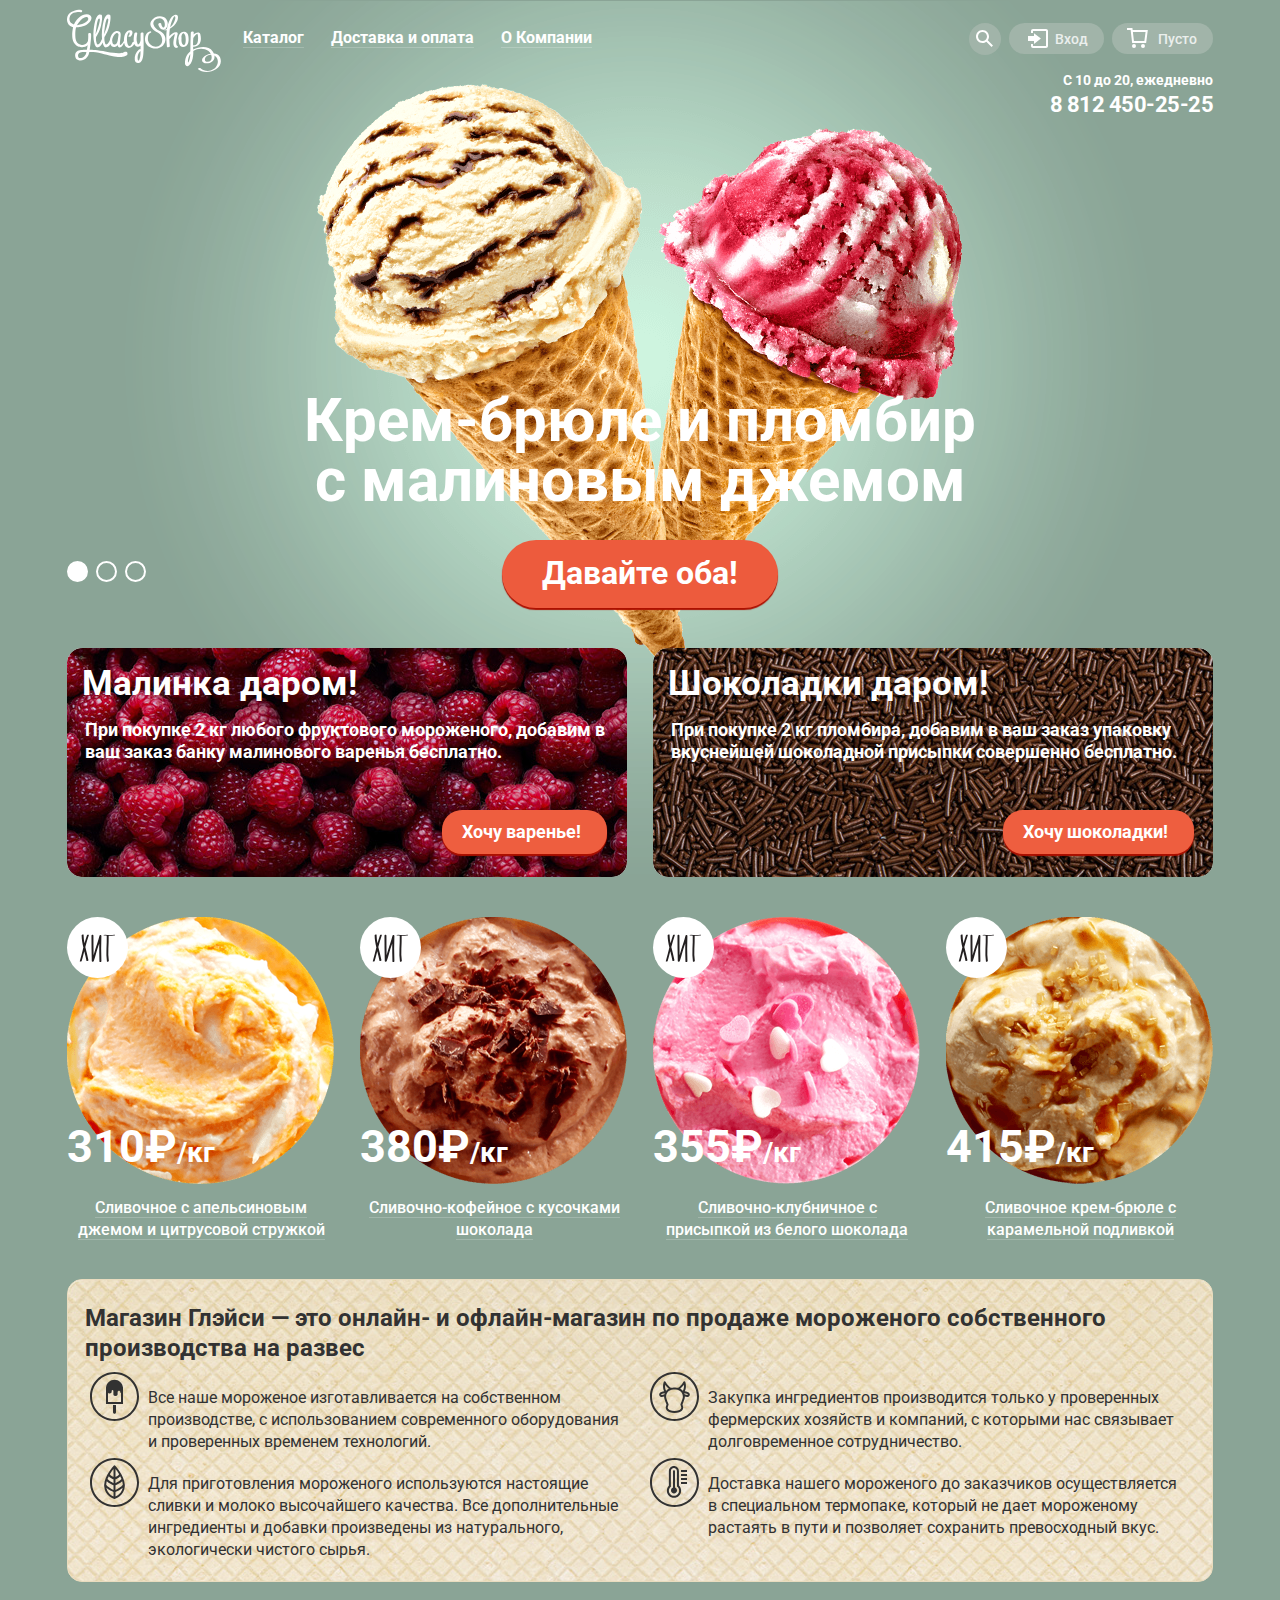
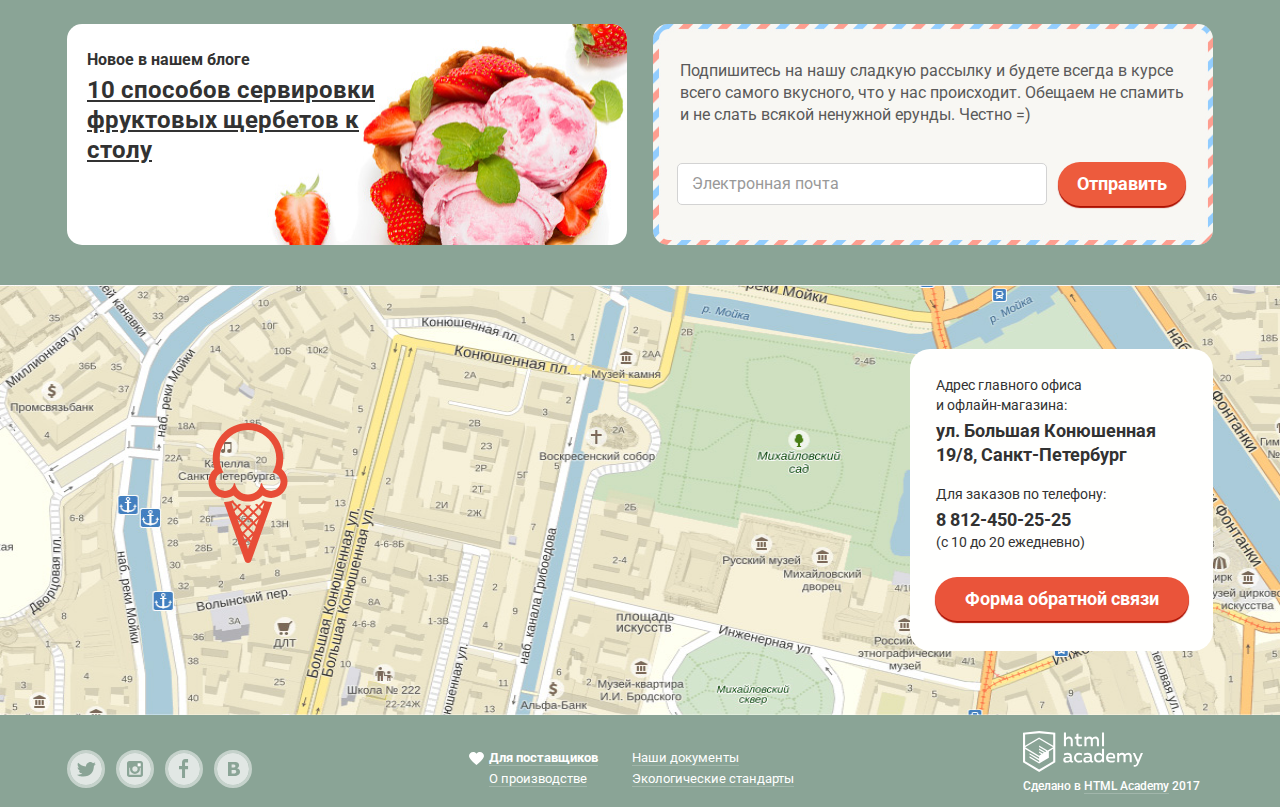
==== commit 6cce5a8c: "ховеры для ссылок, минимзация normalize" ====
--- a/index.html
+++ b/index.html
@@ -5,8 +5,8 @@
   <meta charset="utf-8">
   <title>HTML Academy: Глейси</title>
   <link href="https://fonts.googleapis.com/css?family=Roboto:400,500,700&amp;subset=cyrillic" rel="stylesheet">
-  <link href="css/normalize.css" rel="stylesheet">
-  <link href="css/style.css" rel="stylesheet">
+  <link href="css/normalize.min.css" rel="stylesheet">
+  <link href="css/styles.min.css" rel="stylesheet">
 </head>
 
 <body>
@@ -21,7 +21,7 @@
             <li class="main-catalog-item">
               <a href="#" class="main-catalog-link">Новинки</a>
             </li>
-            <li class=" main-catalog-item">
+            <li class="main-catalog-item">
               <a href="catalog.html">Сливочное</a>
             </li>
             <li class="main-catalog-item">
@@ -36,18 +36,17 @@
           </ul>
         </li>
         <li class="site-navigation-item">
-          <a href="#"><span class="underline">Доставка и оплата</span></a>
+          <a href="#" class="subtitle"><span class="underline">Доставка и оплата</span></a>
         </li>
         <li class="site-navigation-item">
-          <a href="#"><span class="underline">О Компании</span></a>
+          <a href="#" class="subtitle"><span class="underline">О Компании</span></a>
         </li>
       </ul>
       <div class="user-navigation-wrapper">
         <ul class="user-navigation navigation">
           <li class="search">
             <a class="search-button" href="#">
-              <svg version="1.1" xmlns="http://www.w3.org/2000/svg" xmlns:xlink="http://www.w3.org/1999/xlink" x="0px" y="0px" width="17px"
-	          height="17px" viewBox="0 0 17 17" enable-background="new 0 0 17 17" xml:space="preserve">
+              <svg version="1.1" xmlns="http://www.w3.org/2000/svg" xmlns:xlink="http://www.w3.org/1999/xlink" x="0px" y="0px" width="17px" height="17px" viewBox="0 0 17 17" enable-background="new 0 0 17 17" xml:space="preserve">
                 <g>
 	              <path fill="#FFFFFF" d="M16.958,15.527L11.75,10.32C12.533,9.247,13,7.93,13,6.5C13,2.91,10.09,0,6.5,0S0,2.91,0,6.5
 		          S2.91,13,6.5,13c1.438,0,2.763-0.473,3.839-1.263l5.205,5.204L16.958,15.527z M6.5,11C4.019,11,2,8.981,2,6.5S4.019,2,6.5,2
@@ -62,7 +61,7 @@
                   <input type="search" name="search" id="search" placeholder="Что ищем?">
                   <label class="visually-hidden" for="search">Поиск по сайту</label>
                 </p>
-                <button class="visually-hidden" type="submit" aria-label="Закрыть"></button>
+                <button class="visually-hidden" type="submit" aria-label="Найти"></button>
               </form>
             </div>
           </li>
@@ -103,8 +102,7 @@
           </li>
           <li class="cart">
             <a class="cart-link" href="#" aria-label="Корзина">
-              <svg version="1.1" xmlns="http://www.w3.org/2000/svg" xmlns:xlink="http://www.w3.org/1999/xlink" x="0px" y="0px"
-	          width="21px" height="20px" viewBox="0 0 21 20" enable-background="new 0 0 21 20" xml:space="preserve">
+              <svg version="1.1" xmlns="http://www.w3.org/2000/svg" xmlns:xlink="http://www.w3.org/1999/xlink" x="0px" y="0px" width="21px" height="20px" viewBox="0 0 21 20" enable-background="new 0 0 21 20" xml:space="preserve">
                 <g>
 	              <path fill="#FFFFFF" d="M5.657,2.031L5.422,0H0v2h3.64l1.5,13h13.988l1.699-12.969H5.657z M17.372,13H6.922L5.888,4.031h12.66
 		          L17.372,13z"/>
@@ -205,8 +203,7 @@
 	            <path fill="#231F20" d="M19.985,18.27c-0.915,2.683-1.718,5.384-2.472,8.094c-0.543-2.863-0.921-5.756-0.958-8.715
 		        c-0.005-0.431-1.939-0.11-1.932,0.518c0.052,4.243,0.8,8.354,1.747,12.432c-1.196,4.58-2.311,9.18-3.579,13.771
 		        c-0.109,0.394,1.771,0.138,1.904-0.344c0.902-3.265,1.726-6.535,2.556-9.8c0.805,3.204,1.644,6.407,2.273,9.657
-		        c0.098,0.508,2.041,0.045,1.932-0.518c-0.864-4.462-2.12-8.836-3.146-13.247c1.068-4.086,2.202-8.157,3.578-12.191
-		        C22.012,17.566,20.151,17.782,19.985,18.27z"/>
+		        c0.098,0.508,2.041,0.045,1.932-0.518c-0.864-4.462-2.12-8.836-3.146-13.247c1.068-4.086,2.202-8.157,3.578-12.191 C22.012,17.566,20.151,17.782,19.985,18.27z"/>
 	            <path fill="#231F20" d="M34.395,18.798c0.049-1.047-1.919-0.794-1.963,0.128c-0.004,0.08-0.004,0.159-0.008,0.238
 		        c-0.039,0.065-0.084,0.128-0.101,0.204c-1.004,4.463-2.611,8.729-4.056,13.06c-0.644,1.93-1.139,3.898-1.666,5.856
 		        c-0.139-6.623-0.135-13.237-0.165-19.871c-0.005-1.042-1.965-0.769-1.961,0.134c0.037,8.337,0.018,16.641,0.303,24.971
@@ -371,7 +368,7 @@
               <span class="contact-time">(с 10 до 20 ежедневно)</span>
             </p>
           </div>
-          <a class="feedback button" href="#">Форма обратной связи</a>
+          <a class="feedback button" href="form.html">Форма обратной связи</a>
         </div>
         <svg version="1.1" x="0px" y="0px" width="80px" height="140px" viewBox="0 0 80 140" enable-background="new 0 0 80 140" xml:space="preserve">
           <g>
@@ -389,12 +386,7 @@
 	      l-3.898,3.898l-1.673-1.673c-0.687,0.273-1.386,0.517-2.101,0.728l2.359,2.359l-3.898,3.898l-3.898-3.898l1.556-1.556
 	      c-0.989,0.122-1.989,0.206-3.011,0.206c-0.988,0-1.958-0.079-2.917-0.194l1.543,1.544l-3.898,3.898l-3.898-3.898l2.339-2.34
 	      c-0.716-0.209-1.417-0.451-2.104-0.724l-1.649,1.649l-3.898-3.898l0.49-0.489c-0.405-0.288-0.811-0.575-1.197-0.887
-	      c-2.48,1.083-5.204,1.681-8.039,1.681c-0.204,0-0.401-0.024-0.603-0.03c-0.069,0.531-0.032,1.083,0.16,1.622l20.375,57.125
-	      c0.024,0.068,0.059,0.128,0.087,0.193c0.03,0.07,0.058,0.139,0.092,0.206c0.07,0.14,0.15,0.271,0.237,0.397
-	      c0.029,0.042,0.054,0.087,0.084,0.129c0.125,0.166,0.262,0.32,0.412,0.459c0.032,0.03,0.069,0.055,0.103,0.084
-	      c0.125,0.107,0.254,0.205,0.392,0.294c0.058,0.037,0.118,0.07,0.179,0.104c0.138,0.077,0.279,0.145,0.426,0.202
-	      c0.038,0.015,0.07,0.038,0.108,0.052c0.02,0.007,0.04,0.009,0.059,0.016c0.127,0.043,0.258,0.074,0.391,0.103
-	      c0.055,0.012,0.109,0.029,0.164,0.038c0.185,0.03,0.373,0.048,0.562,0.048s0.377-0.018,0.562-0.048
+	      c-2.48,1.083-5.204,1.681-8.039,1.681c-0.204,0-0.401-0.024-0.603-0.03c-0.069,0.531-0.032,1.083,0.16,1.622l20.375,57.125 c0.024,0.068,0.059,0.128,0.087,0.193c0.03,0.07,0.058,0.139,0.092,0.206c0.07,0.14,0.15,0.271,0.237,0.397 c0.029,0.042,0.054,0.087,0.084,0.129c0.125,0.166,0.262,0.32,0.412,0.459c0.032,0.03,0.069,0.055,0.103,0.084 c0.125,0.107,0.254,0.205,0.392,0.294c0.058,0.037,0.118,0.07,0.179,0.104c0.138,0.077,0.279,0.145,0.426,0.202 c0.038,0.015,0.07,0.038,0.108,0.052c0.02,0.007,0.04,0.009,0.059,0.016c0.127,0.043,0.258,0.074,0.391,0.103 c0.055,0.012,0.109,0.029,0.164,0.038c0.185,0.03,0.373,0.048,0.562,0.048s0.377-0.018,0.562-0.048
 	      c0.057-0.009,0.113-0.027,0.17-0.04c0.13-0.027,0.259-0.058,0.384-0.101c0.021-0.007,0.041-0.009,0.061-0.016
 	      c0.04-0.014,0.072-0.037,0.111-0.053c0.145-0.058,0.285-0.124,0.421-0.2c0.062-0.034,0.123-0.068,0.183-0.106
 	      c0.136-0.088,0.265-0.186,0.388-0.291c0.034-0.03,0.072-0.056,0.105-0.086c0.15-0.14,0.287-0.294,0.412-0.46
@@ -412,10 +404,8 @@
 	      L54.248,86.084z"/>
         </svg>
       </div>
-      <img src="img/map.jpg" width="1250" height="430" alt="ул. Большая Конюшенная
-         19/8, Санкт-Петербург">
+      <img src="img/map.jpg" width="1250" height="430" alt="ул. Большая Конюшенная 19/8, Санкт-Петербург">
       <iframe src="https://www.google.com/maps/embed?pb=!1m18!1m12!1m3!1d1998.6037999040354!2d30.322010416394033!3d59.938716271971415!2m3!1f0!2f0!3f0!3m2!1i1024!2i768!4f13.1!3m3!1m2!1s0x4696310fca5ba729%3A0xea9c53d4493c879f!2sBolshaya+Konyushennaya+ul.%2C+19%2C+Sankt-Peterburg%2C+Russia%2C+191186!5e0!3m2!1sen!2s!4v1441888483426" width="1250" height="430" allowfullscreen></iframe>
-
     </section>
   </main>
 
@@ -461,8 +451,7 @@
           <li>
             <a class="social-button" href="#">
               <span class="visually-hidden">Фейсбук</span> 
-              <svg version="1.1"  xmlns="http://www.w3.org/2000/svg" xmlns:xlink="http://www.w3.org/1999/xlink" x="0px" y="0px"
-	          width="32px" height="32px" viewBox="0 0 32 32" enable-background="new 0 0 32 32" xml:space="preserve">
+              <svg version="1.1"  xmlns="http://www.w3.org/2000/svg" xmlns:xlink="http://www.w3.org/1999/xlink" x="0px" y="0px" width="32px" height="32px" viewBox="0 0 32 32" enable-background="new 0 0 32 32" xml:space="preserve">
                 <path fill="#e1e7e4" d="M16,0C7.164,0,0,7.163,0,16s7.164,16,16,16c8.837,0,16-7.164,16-16S24.837,0,16,0z M20.062,9.455h-3.021
 	            v3.444h3.021v3.445h-3.021v8.61h-3.021v-8.61H11v-3.445h3.021V9.455c0-1.902,1.353-3.445,3.021-3.445h3.021V9.455z"/>
               </svg>
@@ -471,20 +460,16 @@
           <li>
             <a class="social-button" href="#">
               <span class="visually-hidden">Вконтакте</span>
-              <svg version="1.1"  xmlns="http://www.w3.org/2000/svg" xmlns:xlink="http://www.w3.org/1999/xlink" x="0px" y="0px"
-	          width="32px" height="32px" viewBox="0 0 32 32" enable-background="new 0 0 32 32" xml:space="preserve">
+              <svg version="1.1"  xmlns="http://www.w3.org/2000/svg" xmlns:xlink="http://www.w3.org/1999/xlink" x="0px" y="0px" width="32px" height="32px" viewBox="0 0 32 32" enable-background="new 0 0 32 32" xml:space="preserve">
                 <g>
 	              <path fill="#e1e7e4" d="M16.637,14.495c0.402-0.019,0.719-0.082,0.951-0.188c0.326-0.145,0.54-0.33,0.641-0.559
 		          c0.101-0.229,0.15-0.496,0.15-0.797c0-0.232-0.058-0.465-0.174-0.697c-0.116-0.232-0.322-0.405-0.617-0.517
-		          c-0.264-0.1-0.592-0.155-0.984-0.165c-0.392-0.009-0.943-0.014-1.652-0.014h-0.339v2.965h0.565
-		          C15.749,14.523,16.235,14.514,16.637,14.495z"/>
+		          c-0.264-0.1-0.592-0.155-0.984-0.165c-0.392-0.009-0.943-0.014-1.652-0.014h-0.339v2.965h0.565 C15.749,14.523,16.235,14.514,16.637,14.495z"/>
 	              <path fill="#e1e7e4" d="M18.118,17.084c-0.282-0.081-0.672-0.125-1.166-0.132c-0.494-0.006-1.012-0.009-1.55-0.009h-0.79v3.493
 		          h0.264c1.014,0,1.74-0.003,2.18-0.009c0.438-0.007,0.843-0.088,1.212-0.245c0.377-0.157,0.633-0.364,0.774-0.625
 		          s0.214-0.562,0.214-0.9c0-0.446-0.088-0.788-0.261-1.03C18.825,17.386,18.531,17.204,18.118,17.084z"/>
 	              <path fill="#e1e7e4" d="M16,0C7.164,0,0,7.164,0,16c0,8.837,7.164,16,16,16c8.837,0,16-7.163,16-16C32,7.164,24.837,0,16,0z
-		          M22.602,20.531c-0.273,0.533-0.646,0.976-1.124,1.327c-0.552,0.415-1.161,0.71-1.823,0.886s-1.501,0.264-2.519,0.264h-6.121V8.987
-		          h5.443c1.13,0,1.957,0.038,2.48,0.113c0.524,0.076,1.045,0.242,1.561,0.5c0.533,0.27,0.929,0.632,1.189,1.087
-		          c0.26,0.455,0.392,0.975,0.392,1.558c0,0.678-0.179,1.278-0.536,1.795c-0.358,0.518-0.863,0.92-1.517,1.208v0.075 c0.917,0.182,1.642,0.559,2.179,1.13c0.537,0.571,0.807,1.325,0.807,2.261C23.013,19.392,22.875,19.997,22.602,20.531z"/>
+		          M22.602,20.531c-0.273,0.533-0.646,0.976-1.124,1.327c-0.552,0.415-1.161,0.71-1.823,0.886s-1.501,0.264-2.519,0.264h-6.121V8.987 h5.443c1.13,0,1.957,0.038,2.48,0.113c0.524,0.076,1.045,0.242,1.561,0.5c0.533,0.27,0.929,0.632,1.189,1.087 c0.26,0.455,0.392,0.975,0.392,1.558c0,0.678-0.179,1.278-0.536,1.795c-0.358,0.518-0.863,0.92-1.517,1.208v0.075 c0.917,0.182,1.642,0.559,2.179,1.13c0.537,0.571,0.807,1.325,0.807,2.261C23.013,19.392,22.875,19.997,22.602,20.531z"/>
                 </g>
               </svg>
             </a>
@@ -493,7 +478,7 @@
       </div>
       <ul class="documents-list">
         <li class="documents-item">
-          <a class="for-supplier" href="#">
+          <a class="for-supplier document-link" href="#">
             <svg version="1.1" x="0px" y="0px" width="15px" height="13px" viewBox="0 0 15 13" enable-background="new 0 0 15 13">
               <path fill="#FFFFFF" d="M10.799,0c-1.35,0-2.551,0.65-3.3,1.661C6.75,0.65,5.549,0,4.199,0C1.875,0,0,1.806,0,4.044
 	          C0,7.223,7.499,13,7.499,13s7.499-5.777,7.499-8.956C14.998,1.806,13.123,0,10.799,0z"/>
@@ -502,13 +487,13 @@
           </a>
         </li>
         <li class="documents-item">
-          <a href="#"><span class="underline">Наши документы</span></a>
+          <a href="#" class="document-link"><span class="underline">Наши документы</span></a>
         </li>
         <li class="documents-item">
-          <a href="#"><span class="underline">О производстве</span></a>
+          <a href="#" class="document-link"><span class="underline">О производстве</span></a>
         </li>
         <li class="documents-item">
-          <a href="#"><span class="underline">Экологические стандарты</span></a>
+          <a href="#" class="document-link"><span class="underline">Экологические стандарты</span></a>
         </li>
       </ul>
       <p class="footer-copyright">
@@ -549,7 +534,7 @@
   </section>
   <div class="modal-overlay"></div>
 
-  <script src="js/script.js"></script>
+  <script src="js/script.min.js"></script>
 
 </body>
 
--- a/css/styles.min.css
+++ b/css/styles.min.css
@@ -0,0 +1 @@
+body{margin:0;padding:0;min-width:1200px;font-family:'Roboto','Arial',sans-serif;font-size:16px;font-weight:500;line-height:22px;color:#fff;background-color:#8aa496}a{text-decoration:none}img{max-width:100%;height:auto}.visually-hidden:not(:focus):not(:active),button[type="button"].visually-hidden,input[type="radio"]{position:absolute;width:1px;height:1px;margin:-1px;border:0;padding:0;white-space:nowrap;-webkit-clip-path:inset(100%);clip-path:inset(100%);clip:rect(0,0,0,0);overflow:hidden}.underline{border-bottom:1px solid rgba(255,255,255,.2)}.search-form input::-webkit-input-placeholder,.login-form input::-webkit-input-placeholder,.subscription-form input::-webkit-input-placeholder{font-size:16px;line-height:24px;font-weight:400;color:#999}.search-form input::-moz-placeholder,.login-form input::-moz-placeholder,.subscription-form input::-moz-placeholder{font-size:16px;line-height:24px;font-weight:400;color:#999}.main-wrapper-container{width:1200px;margin:auto}.container{width:1146px;padding:0;margin:0 auto}.header-main-page{margin-bottom:274px}.main-navigation{display:-webkit-box;display:-ms-flexbox;display:flex;padding:0;padding-top:9px;margin:0}.header-logo{width:154px;height:64px;padding-right:7px}.navigation{display:-webkit-box;display:-ms-flexbox;display:flex;-ms-flex-wrap:wrap;flex-wrap:wrap;padding:0;padding-top:14px;margin:0}.site-navigation{margin-right:auto}.site-navigation a{font-weight:700;line-height:18px;color:#fff}.main-header-logo img{margin-right:9px}.site-navigation-item{position:relative}.site-navigation-item>a{display:block;padding-left:15px;padding-right:12px;padding-bottom:6px;padding-top:6px;text-align:center}.site-navigation-item .subtitle-currently{text-decoration:none}.subtitle{position:relative}.subtitle:hover{color:#323232;background-color:#f7f6f3;border-radius:20px;text-decoration:none}.subtitle:focus{color:#323232;background-color:#f7f6f3;border-radius:20px;box-shadow:inset 0 2px 1px #323232}.catalog .currently,.catalog .subtitle-currently{color:#fff;background-color:#d07058}.catalog .subtitle-currently{border-radius:20px}.catalog-list{position:absolute;top:37px;left:-4px;z-index:10;display:none;width:142px;padding:0;margin:0;overflow:hidden;border-radius:5px;color:#323232;background-color:#f8f7f4}.subtitle-currently::after,.subtitle::after{content:"";position:absolute;width:60px;height:10px;top:30px;left:15px}.subtitle:hover~.catalog-list,.subtitle:focus~.catalog-list{display:block}.subtitle-currently:hover~.catalog-list,.subtitle-currently:focus~.catalog-list{display:block}.catalog-list:hover,.catalog-list:focus{display:block}.main-catalog-item a{display:block;padding-left:18px;padding-bottom:7px;padding-top:8px;font-size:14px;line-height:16px;font-weight:400;color:#323232}.catalog-list .main-catalog-link{padding-top:10px;padding-bottom:12px;font-weight:700}.main-catalog-link::after{content:"";position:absolute;top:37px;left:4px;width:128px;height:1px;background-color:#d3d3d2}.catalog-list a:hover:not(.currently){background-color:#fbded7;border-right:0}.catalog-list a:focus:not(.currently){color:#323232;background-color:#f6b5a5}.main-catalog-item:last-of-type a{padding-bottom:14px}.user-navigation-wrapper{display:-webkit-box;display:-ms-flexbox;display:flex;-webkit-box-orient:vertical;-webkit-box-direction:normal;-ms-flex-direction:column;flex-direction:column}.user-navigation{margin-left:auto;margin-bottom:17px;font-size:14px;line-height:16px}.user-navigation li{margin-left:-2px}.user-navigation a{display:block;padding-left:46px;padding-right:16px;padding-bottom:7px;padding-top:8px;margin-left:10px;text-align:center;color:#ebefed;background-color:#a1b4a9;border-radius:20px}.schedule{display:-webkit-box;display:-ms-flexbox;display:flex;-webkit-box-orient:vertical;-webkit-box-direction:normal;-ms-flex-direction:column;flex-direction:column;-webkit-box-align:end;-ms-flex-align:end;align-items:flex-end;padding:0;margin:0}.operating-time{margin-bottom:5px;font-size:14px;line-height:16px;font-weight:700}.phone{font-size:22px;line-height:24px;font-weight:700;letter-spacing:-.5px}.search{position:relative}.search::after{content:"";position:absolute;top:30px;left:11px;width:30px;height:10px}.search .search-button{padding:0;border:0;width:32px;height:32px;border-radius:50%;color:#ebefed;background-color:#a1b4a9}.search-wrapper{position:absolute;right:0;top:25px}.search-form{display:none;border-radius:10px}.search .search-button:hover,.search .search-button:focus{color:#323232;background-color:#f8f7f4}.search .search-button:hover path,.search .search-button:focus path{fill:#323232}.search:hover .search-form{display:block;background-color:#f8f7f4}.search-form:hover,.search-form:focus{display:block}.search-form input{width:310px;padding:10px 13px;margin:20px 17px;border:1px solid #d3d3d2;border-radius:5px}.search-form input:hover{box-shadow:1px 1px 0 #d3d3d2,-1px -1px 0 #d3d3d2}.search-form input:focus{outline:none;border:1px solid #8fbdec;box-shadow:1px 0 0 #8fbdec,-1px 0 0 #8fbdec,0 1px 0 #8fbdec,0 -1px 0 #8fbdec}.search-form input:focus + label{font-size:0}.search-button svg{position:absolute;top:7px;left:17px}.login-link{position:relative}.login-link::after{content:"";position:absolute;top:32px;left:18px;width:80px;height:10px}.login-box{position:absolute;right:15px;top:37px;z-index:30;display:none;border-radius:10px;background-color:#f8f7f4}.login-form p{margin:0;padding:0}.login-box input{box-sizing:border-box;width:240px;margin-top:20px;margin-left:20px;margin-right:20px;padding:13px 12px;border:1px solid #d3d3d2;border-radius:5px}.login-box input:hover{box-shadow:1px 1px 0 #d3d3d2,-1px -1px 0 #d3d3d2}.login-box input:focus{outline:none;border:1px solid #8fbdec;box-shadow:1px 0 0 #8fbdec,-1px 0 0 #8fbdec,0 1px 0 #8fbdec,0 -1px 0 #8fbdec}.login:hover,.login:focus{color:#323232;background-color:#f8f7f4}.login:hover path,.login:focus path{fill:#323232}.login:hover polygon,.login:focus polygon{fill:#323232}.login-link:hover .login-box,.login-link:focus .login-box{display:block}.login-link svg{position:absolute;top:6px;left:29px}.login-inner{display:-webkit-box;display:-ms-flexbox;display:flex;-webkit-box-align:start;-ms-flex-align:start;align-items:flex-start;margin-bottom:20px;margin-top:19px}.button{font-size:18px;line-height:24px;font-weight:700;border:0;color:#fff;background-color:#ed5b3d;box-shadow:0 2px 1px #ac1000}.button:hover{background-color:#f17d64}.button:focus{background-color:#ed5b3d;box-shadow:inset 0 2px 1px #ac1000}.login-form button{padding:10px 26px;margin-left:17px;border-radius:20px;margin-right:21px}.login-inner p{display:-webkit-box;display:-ms-flexbox;display:flex;-webkit-box-orient:vertical;-webkit-box-direction:normal;-ms-flex-direction:column;flex-direction:column;-webkit-box-align:start;-ms-flex-align:start;align-items:flex-start;margin:0;margin-top:-4px;padding:0}.login-form a{margin:0;padding:0;font-size:13px;line-height:24px;background-color:#f8f7f4;text-decoration:underline;color:#323232}.login-form a:hover{color:#e84d37}.login-form input:focus + label{font-size:0}.cart{position:relative}.cart::after{content:"";position:absolute;top:30px;left:22px;width:95px;height:10px}.cart-box{display:none;position:absolute;top:37px;right:0;z-index:10;font-size:13px;line-height:16px;color:#323232;background-color:#f8f7f4;border-radius:5px}.cart:hover .cart-box{display:block}.cart-empty{display:none;color:#fff;background-color:#9db1a5}.cart .full-cart{position:relative;display:block;color:#323232;background-color:#f7f6f3}.cart svg{position:absolute;top:5px;left:25px}.cart-link{position:relative}.cart-link svg{position:absolute;left:15px}.cart-box span{color:#999}.cart .cart-button{display:inline-block;margin-left:356px;margin-bottom:20px;margin-top:-22px;padding:10px 15px;text-align:center;vertical-align:middle;font-size:18px;line-height:24px;font-weight:700;border:0;color:#fff;background-color:#ee5e3f}.cart-button:hover{background-color:#f28166}.cart-button:focus{background-color:#eb563b}.application{border-collapse:collapse}.application td:not(.order-line):not(.last-row-price){display:block;white-space:nowrap;margin-right:31px}.application tr{position:relative;display:-webkit-box;display:-ms-flexbox;display:flex;margin-top:26px;margin-bottom:36px}.application tr:last-of-type::before{content:"";position:absolute;top:-21px;left:16px;width:510px;height:1px;background-color:#d3d3d2}.application .product-name{position:relative;display:block;box-sizing:border-box;margin-right:24px;padding-left:64px;width:285px;color:#323232}.cart-delete{position:absolute;left:16px;top:8px;width:5px;height:5px;border:0;background-color:transparent;cursor:pointer}.cart-delete::after,.cart-delete::before{content:"";position:absolute;top:0;left:0;width:14px;height:1px;background-color:#231f20;-webkit-transform:rotate(45deg);transform:rotate(45deg)}.cart-delete::after{-webkit-transform:rotate(-45deg);transform:rotate(-45deg)}.order-line{position:relative;padding-left:25px}.orange img,.strawberry img{position:absolute;top:-8px;left:43px}.cart-box .last-row-price{display:block;margin:0;margin-left:419px;margin-top:-8px}.cart-box .total{font-size:15px;line-height:18px;font-weight:700;color:#323232}.site-navigation,.user-navigation,.catalog-list,.slider-list,.slider-buttons,.promotion-list,.hit-sales-list,.social-list,.documents-list,.breadcrumbs,.fat-content-list,.fillers-list,.product-catalog-list,.pagination-list{list-style:none}.slider{margin-bottom:4px}.slider-container{position:relative}.slide-wrapper{position:relative;text-align:center}.slider img{position:absolute;top:-390px;left:50px;z-index:-1;display:-webkit-box;display:-ms-flexbox;display:flex;-webkit-box-orient:vertical;-webkit-box-direction:normal;-ms-flex-direction:column;flex-direction:column;-webkit-box-ordinal-group:0;-ms-flex-order:-1;order:-1;width:1045px}.slider-list{display:-webkit-box;display:-ms-flexbox;display:flex;padding:0;margin:0}.slider-title{font-size:60px;line-height:60.35px;font-weight:700}.slider-list h3{width:680px;margin:auto;margin-bottom:28px;text-align:center}.slider-list a{display:inline-block;padding-top:11px;padding-bottom:13px;padding-right:40px;padding-left:40px;vertical-align:middle;font-size:32px;line-height:44px;font-weight:700;border-radius:35px}.slider-list li{display:-webkit-box;display:-ms-flexbox;display:flex;-webkit-box-orient:vertical;-webkit-box-direction:normal;-ms-flex-direction:column;flex-direction:column;-webkit-box-align:center;-ms-flex-align:center;align-items:center;margin:auto;margin-bottom:36px}.slider-controls{position:absolute;top:170px;z-index:20;font-size:0}.slider-controls label{display:inline-block;width:17px;height:17px;margin-right:8px;vertical-align:top;text-align:center;background-color:transparent;border:2px solid #fff;border-radius:50%;cursor:pointer}.radio-button{position:absolute;display:none}.page-1:hover~.slider-controls .product-1,.page-2:hover~.slider-controls .product-2,.page-3:hover~.slider-controls .product-3{background-color:#b2c1b7}.page-1:active~.slider-controls .product-1,.page-2:active~.slider-controls .product-2,.page-3:active~.slider-controls .product-3{background-color:#fff}.page-1:checked~.slider-controls .product-1,.page-2:checked~.slider-controls .product-2,.page-3:checked~.slider-controls .product-3{background-color:#fff}.page-1:checked~.slider-list .chocolate-and-lemon,.page-1:checked~.slider-list .fudge-and-strawberry{display:none}.page-2:checked~.slider-list .cream-brulee,.page-2:checked~.slider-list .fudge-and-strawberry{display:none}.page-3:checked~.slider-list .cream-brulee,.page-3:checked~.slider-list .chocolate-and-lemon{display:none}.promotion{margin-bottom:40px}.promotion-title{margin:0;margin-left:15px;margin-top:15px;margin-bottom:15px;font-size:35px;line-height:41px;font-weight:700}.promotion-text{margin:0;margin-left:18px;margin-bottom:47px;font-size:18px;font-weight:700}.promotion a{display:inline-block;padding-top:10px;padding-bottom:10px;padding-left:20px;padding-right:26px;margin:0;margin-left:375px;margin-bottom:23px;vertical-align:middle;border-radius:20px;color:#fff;background-color:#ee5e3f}.promotion .button-chocolate{margin-left:350px}.promotion-list{display:-webkit-box;display:-ms-flexbox;display:flex;-webkit-box-pack:justify;-ms-flex-pack:justify;justify-content:space-between;padding:0;margin:0}.promotion-item{width:560px;border-radius:15px}.promo-raspberry{background:#9b2a4a;background-image:url(../img/crimson-background.jpg)}.promo-chocolate{background:#3a2217;background-image:url(../img/chocolate-background.jpg)}.main-wrapper .hit-sales{margin-bottom:8px}.hit-sales-list img{margin-bottom:5px}.catalog-item a{position:relative;z-index:20;display:block;padding-bottom:10px;font-size:14px;line-height:16px;font-weight:400;color:#323232}.item-price{position:absolute;top:162px;left:0;z-index:20;font-size:45px;line-height:45px;font-weight:700}.weight{font-size:28px;line-height:45px;font-weight:700}.item-title{width:256px;margin:0;padding-left:6px;font-size:16px;line-height:22px;font-weight:500;color:#fff}.item-title:hover{color:#ffbc9e}.item-title:hover .underline{border-bottom:1px solid #ffbc9e}.catalog-item svg{position:absolute;top:0;left:0}.features{padding:0;margin:0;margin-bottom:42px}.about-us{background-color:#e9dcbf;background-image:url(../img/waffle.jpg);border:1px solid #e9dcbf;border-radius:15px}.about-us-wrapper{display:-webkit-box;display:-ms-flexbox;display:flex;-ms-flex-wrap:wrap;flex-wrap:wrap;-webkit-box-pack:start;-ms-flex-pack:start;justify-content:flex-start}.about-us h3{margin:0;margin-left:17px;margin-top:23px;margin-bottom:24px;font-size:24px;line-height:30px;color:#323232}.about-us-wrapper p{position:relative;width:480px;margin:0;margin-left:22px;margin-bottom:20px;padding-left:58px;font-weight:400;color:#323232}.about-us-wrapper p::before{content:" ";position:absolute;top:-15px;left:0;width:49px;height:49px;background-repeat:no-repeat;background-position:0 0}.about-us-wrapper .production::before{background-image:url(../img/ice-cream.svg)}.about-us-wrapper .components::before{background-image:url(../img/leaflet.svg)}.about-us-wrapper .supplier::before{background-image:url(../img/cow.svg)}.about-us-wrapper .deliver::before{background-image:url(../img/thermometr.svg)}.about-us-wrapper .components,.about-us-wrapper .deliver{-webkit-box-ordinal-group:3;-ms-flex-order:2;order:2}.wrap{display:-webkit-box;display:-ms-flexbox;display:flex;-webkit-box-pack:justify;-ms-flex-pack:justify;justify-content:space-between;margin-bottom:40px}.aside{width:560px;color:#323232;background-color:#fff;background-image:url(../img/strawberry-background.jpg);background-repeat:round;border-radius:15px}.aside h3{margin:0;margin-left:20px;margin-top:25px;font-size:16px}.aside a{display:block;margin:0;margin-top:-20px;margin-bottom:80px;margin-left:20px;padding:0;width:300px;font-size:24px;line-height:30px;font-weight:700;text-decoration:underline;color:#323232}.aside a:hover{color:#ffbc9e}.subscription{box-sizing:border-box;margin:0;padding:0;width:560px;border-radius:15px;background-color:#f8f7f4;background-image:url(../img/distribution-background.jpg);background-repeat:round}.subscription-text{padding-top:20px;margin-left:27px;margin-bottom:21px;margin-right:20px;font-weight:400;color:#5a5a5a}.subscription-form{display:-webkit-box;display:-ms-flexbox;display:flex;-webkit-box-align:center;-ms-flex-align:center;align-items:center}.subscription-form .subscription-mail{padding:11px 14px;margin-left:24px;width:340px;border:1px solid #d3d3d3;border-radius:5px}.subscription-form .subscription-mail:hover{box-shadow:1px 1px 0 #d3d3d2,-1px -1px 0 #d3d3d2}.subscription-form .subscription-mail:focus{outline:none;border:1px solid #8fbdec;box-shadow:1px 0 0 #8fbdec,-1px 0 0 #8fbdec,0 1px 0 #8fbdec,0 -1px 0 #8fbdec}.subscription-mail:focus + label{font-size:0}.subscription-form button{display:inline-block;padding:10px 19px;margin-left:11px;vertical-align:middle;border-radius:30px}.all-contacts{position:relative;padding:0;margin:0}.map-container{position:relative}.contacts-wrapper{position:absolute;z-index:30;top:64px;right:0;padding:0;margin:0;width:303px;border-radius:20px;background-color:#fffffe}.contacts{font-size:14px;line-height:20px;font-weight:400;color:#323232}.contacts .address{margin-top:26px;margin-left:26px}.contacts .order{width:172px;margin-top:17px;margin-left:26px}.address span{display:block;margin-right:125px}.contact{display:block;margin-top:4px;width:230px;font-size:18px;line-height:24px;font-weight:700}.contact-time{display:block}.feedback{display:inline-block;margin-left:25px;margin-bottom:30px;margin-top:11px;padding:10px 30px;text-align:center;vertical-align:middle;border-radius:25px;color:#fff;background-color:#ea543a}.feedback:hover{background-color:#f28166}.all-contacts img{width:100%;height:430px}.all-contacts iframe{position:absolute;top:0;left:0;z-index:20;width:100%;height:430px;border:0}.all-contacts svg{position:absolute;z-index:10;top:138px;right:925px}.footer-wrapper{display:-webkit-box;display:-ms-flexbox;display:flex;-webkit-box-pack:justify;-ms-flex-pack:justify;justify-content:space-between;-webkit-box-align:center;-ms-flex-align:center;align-items:center}.footer-catalog{padding-top:8px;border-top:1px solid rgba(255,255,255,.5)}.social-list{display:-webkit-box;display:-ms-flexbox;display:flex;padding:0;margin:0}.social-button{display:-webkit-box;display:-ms-flexbox;display:flex;width:32px;height:32px;margin-top:11px;margin-right:11px;border:3px solid rgba(255,255,255,.5);border-radius:50%}.social-button:hover svg path{fill:#fff}.social-button:focus svg path{fill:#e9e9e9}.documents-list{display:-webkit-box;display:-ms-flexbox;display:flex;-ms-flex-wrap:wrap;flex-wrap:wrap;width:324px;padding:0;margin:0;margin-top:12px;margin-left:15px}.documents-list a{display:block;margin:0;padding:0;margin-bottom:3px;width:182px;font-size:13px;line-height:18px;font-weight:400;color:#fff}.documents-list li{margin-right:-39px}.for-supplier{position:relative}.for-supplier svg{position:absolute;top:3px;left:-20px}.document-link:hover{color:#e6b69b}.document-link:hover .underline{border-bottom:1px solid #e6b69b}.footer-copyright{padding-right:10px;margin-top:10px;width:180px;font-size:12px;line-height:18px}.copyright-link{color:#fff}.copyright-link:hover{color:#e6b69b}.copyright-link:hover .underline{border-bottom:1px solid #e6b69b}.logo{display:block}@-webkit-keyframes bounce{0%{-webkit-transform:translate(-1200px,-50%);transform:translate(-1200px,-50%)}100%{-webkit-transform:translate(0,-50%);transform:translate(0,-50%)}}@keyframes bounce{0%{-webkit-transform:translate(-1200px,-50%);transform:translate(-1200px,-50%)}100%{-webkit-transform:translate(0,-50%);transform:translate(0,-50%)}}@-webkit-keyframes error{to{-webkit-transform:rotate(360deg);transform:rotate(360deg)}}@keyframes error{to{-webkit-transform:rotate(360deg);transform:rotate(360deg)}}.modal{position:fixed;z-index:100;display:none}.modal-feedback{top:50%;left:50%;width:480px;padding:0;margin:0;margin-left:-240px;-webkit-transform:translateY(-50%);transform:translateY(-50%);border:1px solid #f8f7f4;border-radius:10px;background-color:#f8f7f4}.modal-feedback h2{margin-top:17px;margin-left:25px;margin-bottom:18px;font-size:24px;line-height:28px;font-weight:700;color:#323232}.feedback-form input,.feedback-form textarea{box-sizing:border-box;padding:10px 13px;margin-left:27px;border:1px solid #d3d3d2;border-radius:5px}.feedback-form input:hover,.feedback-form textarea:hover{box-shadow:1px 1px 0 #d3d3d2,-1px -1px 0 #d3d3d2}.feedback-form input:focus,.feedback-form textarea:focus{outline:none;border:1px solid #8fbdec;box-shadow:1px 0 0 #8fbdec,-1px 0 0 #8fbdec,0 1px 0 #8fbdec,0 -1px 0 #8fbdec}.feedback-form input{width:265px}.feedback-form textarea{width:428px}.feedback-form p{margin:0;padding:0;margin-bottom:23px}.modal-feedback-button{display:inline-block;padding:10px 25px;margin-left:315px;margin-bottom:10px;margin-top:5px;vertical-align:middle;border-radius:20px}.modal-feedback-close{border:none;background-color:#f8f7f4}.modal-close{position:absolute;top:10px;right:14px;width:22px;height:22px;font-size:0;background-color:transparent;border:0;cursor:pointer}.modal-close::before,.modal-close::after{content:"";position:absolute;top:10px;right:0;width:20px;height:2px;background-color:#323232}.modal-close::before{-webkit-transform:rotate(45deg);transform:rotate(45deg)}.modal-close::after{-webkit-transform:rotate(-45deg);transform:rotate(-45deg)}.modal-overlay{position:fixed;top:0;left:0;width:100%;height:100%;z-index:90;background-color:rgba(0,0,0,.6);display:none}.modal-show{display:block;-webkit-animation:bounce 0.6s;animation:bounce 0.6s}.overlay-show{display:block}.modal-error{-webkit-animation:error 0.6s;animation:error 0.6s}.feedback-form input + label,.feedback-form textarea + label{font-size:0}.breadcrumbs{display:-webkit-box;display:-ms-flexbox;display:flex;-webkit-box-align:center;-ms-flex-align:center;align-items:center;padding:0;margin:0;margin-top:-20px;margin-bottom:8px}.breadcrumbs li{margin-right:9px}.breadcrumbs a{position:relative;display:block;margin:0;padding:0;margin-right:10px;font-size:14px;line-height:16px;font-weight:400;color:#fff}.breadcrumbs-link:hover{color:#e6b69b}.breadcrumbs-link::after{content:"»";position:absolute;left:60px;font-size:14px;line-height:16px}.breadcrumbs-link:hover .underline{border-bottom:1px solid #e6b69b}.breadcrumbs-current{font-size:14px;line-height:16px;font-weight:400;color:#fff}.page-title{padding:0;margin:0;margin-bottom:22px;font-size:35px;line-height:41px;font-weight:700}.filter{margin-bottom:-7px}.filter-form{display:-webkit-box;display:-ms-flexbox;display:flex;-ms-flex-wrap:wrap;flex-wrap:wrap;-webkit-box-align:start;-ms-flex-align:start;align-items:flex-start;padding:0;margin:0;margin-bottom:28px}.fillers-list{display:-webkit-box;display:-ms-flexbox;display:flex;margin:0;padding:0}.filter-form fieldset{padding:0;margin:0;margin-bottom:18px;border:0 none}.filter-form legend{margin-bottom:6px;margin-left:14px;font-size:14px;line-height:16px}.sort-back{position:relative;box-sizing:border-box;margin-right:17px;padding:7px 9px 7px 16px;border-radius:20px;color:#fff;background-color:#a9b9af}.filter-form .sort{position:relative;z-index:2;box-sizing:border-box;width:169px;-webkit-appearance:none;-moz-appearance:none;-ms-appearance:none;appearance:none;font-size:16px;line-height:18px;font-weight:500;color:#fff;background-color:transparent;border:0}.filter-form .sort::-ms-expand{display:none}.sorting svg{position:absolute;right:15px;top:14px;z-index:1;box-sizing:border-box;overflow:hidden}select:hover + svg polyline{fill:#323232}.filter-form select:focus,.filter-form select:hover{padding-right:25px;color:#323232;background-color:transparent}.filter-form select:focus + svg polyline{fill:#323232}.filter-form select:focus option{font-size:14px;line-height:16px;font-weight:400}.range-wrapper{width:195px;height:20px;padding:8px 12px;margin-right:14px;background-color:#a9b9af;border-radius:25px}.range-line{position:relative;width:175px;height:4px;background-color:#d1dad3;margin-left:10px;margin-top:8px}.line-active{width:110px;height:4px;background:#fff;margin-left:20px}.switch-min{position:absolute;top:-8px;left:12px;width:4px;height:4px;background-color:#ababab;border:8px solid #fff;border-radius:50%;cursor:pointer}.switch-max{position:absolute;top:-8px;left:110px;width:4px;height:4px;background-color:#ababab;border:8px solid #fff;border-radius:50%;cursor:pointer}.filter-button{display:inline-block;vertical-align:top;min-width:145px;margin:0;margin-top:20px;margin-left:12px;padding:7px 28px;font-size:16px;line-height:18px;color:#fff;background-color:#a6b7ad;border:2px solid #fff;border-radius:20px}.filter-button:hover{color:#323232;background-color:#fff}.filter-button:active{color:#323232;border:2px solid #eaeaea;background-color:#eaeaea;box-shadow:0 -2px 1px #323232}.fat-content{display:-webkit-box;display:-ms-flexbox;display:flex;-webkit-box-orient:vertical;-webkit-box-direction:normal;-ms-flex-direction:column;flex-direction:column}.fat-list{display:-webkit-box;display:-ms-flexbox;display:flex;-ms-flex-wrap:wrap;flex-wrap:wrap;padding:0;margin:0;margin-top:2px;list-style:none}.fat-item{margin-left:3px}.fat-wrapper{box-sizing:border-box;height:36px;padding:7px 3px;background-color:#a9b9af;border-radius:25px}.fat-item input{opacity:0}.fat-content label{position:relative;margin-left:29px;top:-1px;padding:2px 9px;cursor:pointer}.fat-content label::before{content:" ";position:absolute;left:-22px;top:1px;width:16px;height:16px;border:3px solid rgba(255,255,255,.7);border-radius:50%}.fat-item input:focus + label::before{outline:#8fbdec solid 2px}.fat-content label:hover::before{content:" ";position:absolute;left:-22px;top:1px;width:16px;height:16px;border:3px solid rgba(255,255,255,1);border-radius:50%}.content input:checked + label:hover::after{content:" ";position:absolute;top:8px;left:-15px;width:8px;height:8px;background-color:rgba(255,255,255,1);border-radius:50%}.content input:checked + label::after{content:" ";position:absolute;top:8px;left:-15px;width:8px;height:8px;background-color:rgba(255,255,255,.7);border-radius:50%}.additive-wrapper{width:702px;border-radius:15px;background-color:#a9b9af}.fillers-list{display:-webkit-box;display:-ms-flexbox;display:flex;-ms-flex-wrap:wrap;flex-wrap:wrap;margin:0;padding:0}.fillers-item{margin-left:31px;padding-top:7px;padding-bottom:7px}.fillers-item input{opacity:0}.fillers-item label{position:relative;margin-right:5px;cursor:pointer;text-decoration:none}.fillers-item label::before{content:"";position:absolute;left:-35px;top:-2px;width:17px;height:17px;border:2px solid rgba(255,255,255,.7);border-radius:4px}.fillers-item label:hover::before{content:"";position:absolute;top:-2px;left:-35px;width:17px;height:17px;border:2px solid rgba(255,255,255,1);border-radius:4px}.fillers-item input:focus + label::before{outline:#8fbdec solid 2px}.filter-input-checkbox:checked + label::after{content:"";position:absolute;top:-2px;left:-36px;width:24px;height:17px;background-image:url(../img/checkbox-on.svg);background-repeat:no-repeat;background-position:0 0;opacity:.9;overflow:visible}.filter-input-checkbox:checked + label:hover::after{content:"";position:absolute;top:-2px;left:-36px;width:24px;height:17px;background-image:url(../img/checkbox-on.svg);background-repeat:no-repeat;background-position:0 0;opacity:1;overflow:visible}.product-catalog{margin-bottom:28px}.product-catalog-list{display:-webkit-box;display:-ms-flexbox;display:flex;-ms-flex-wrap:wrap;flex-wrap:wrap;-webkit-box-pack:justify;-ms-flex-pack:justify;justify-content:space-between;padding:0;margin:0}.product-catalog-list li{position:relative;display:-webkit-box;display:-ms-flexbox;display:flex;-ms-flex-wrap:wrap;flex-wrap:wrap;-ms-flex-line-pack:start;align-content:flex-start;margin-bottom:20px;width:267px;text-align:center}.product-catalog-list img{z-index:0;width:267px;height:267px;margin-bottom:13px}.product-catalog-list .button-view{display:none}.product-catalog-list .catalog-item:hover::after{content:'';position:absolute;z-index:10;left:-13px;top:-10px;width:293px;height:405px;background-color:rgba(255,255,255,.1);box-shadow:0 20px 20px 0 rgba(0,0,0,.4);border-radius:5px}.catalog-item:hover .button-view{position:absolute;top:333px;left:34px;z-index:30;display:inline-block;padding:10px 16px;vertical-align:middle;font-size:18px;line-height:24px;font-weight:700;color:#fff;background-color:#eb563b;border-radius:20px}.catalog-item:hover .button-view:hover{background-color:#f38267}.catalog-item:hover .button-view:focus{background-color:#d94d35}.product-catalog a{padding:0;padding-bottom:20px;margin:0;text-align:center}.paginator-wrapper{display:-webkit-box;display:-ms-flexbox;display:flex;padding:0;margin:0;margin-top:37px;margin-right:40px}.pagination-list{position:relative;display:-webkit-box;display:-ms-flexbox;display:flex;-webkit-box-pack:justify;-ms-flex-pack:justify;justify-content:space-between;width:140px;padding:0;margin:0;margin-left:auto;margin-right:-13px}.pagination-item:first-child a::before{content:"";position:absolute;top:8px;left:-23px;width:8px;height:12px;background-image:url(../img/paginator-icon-right.svg);-webkit-transform:rotate(180deg);transform:rotate(180deg)}.pagination-item:last-child a::after{content:"";position:absolute;top:8px;left:158px;width:8px;height:12px;background-image:url(../img/paginator-icon-right-small.svg)}.pagination-item:last-child a:hover::after{content:"";position:absolute;top:8px;left:158px;width:8px;height:12px;background-image:url(../img/paginator-icon-right.svg)}.pagination-item:last-child a:focus::after{content:"";position:absolute;top:8px;left:158px;width:8px;height:12px;background-image:url(../img/paginator-icon-right-small-black.svg)}.pagination-list a{display:inline-block;padding:2px 8px;vertical-align:middle;border-radius:50%;color:#fff}.pagination-list .current-link{color:#323232;background-color:#fff}.pagination-list a:hover:not(.current-link){background-color:#9db1a5}.pagination-list a:focus:not(.current-link){color:#323232;background-color:#fff}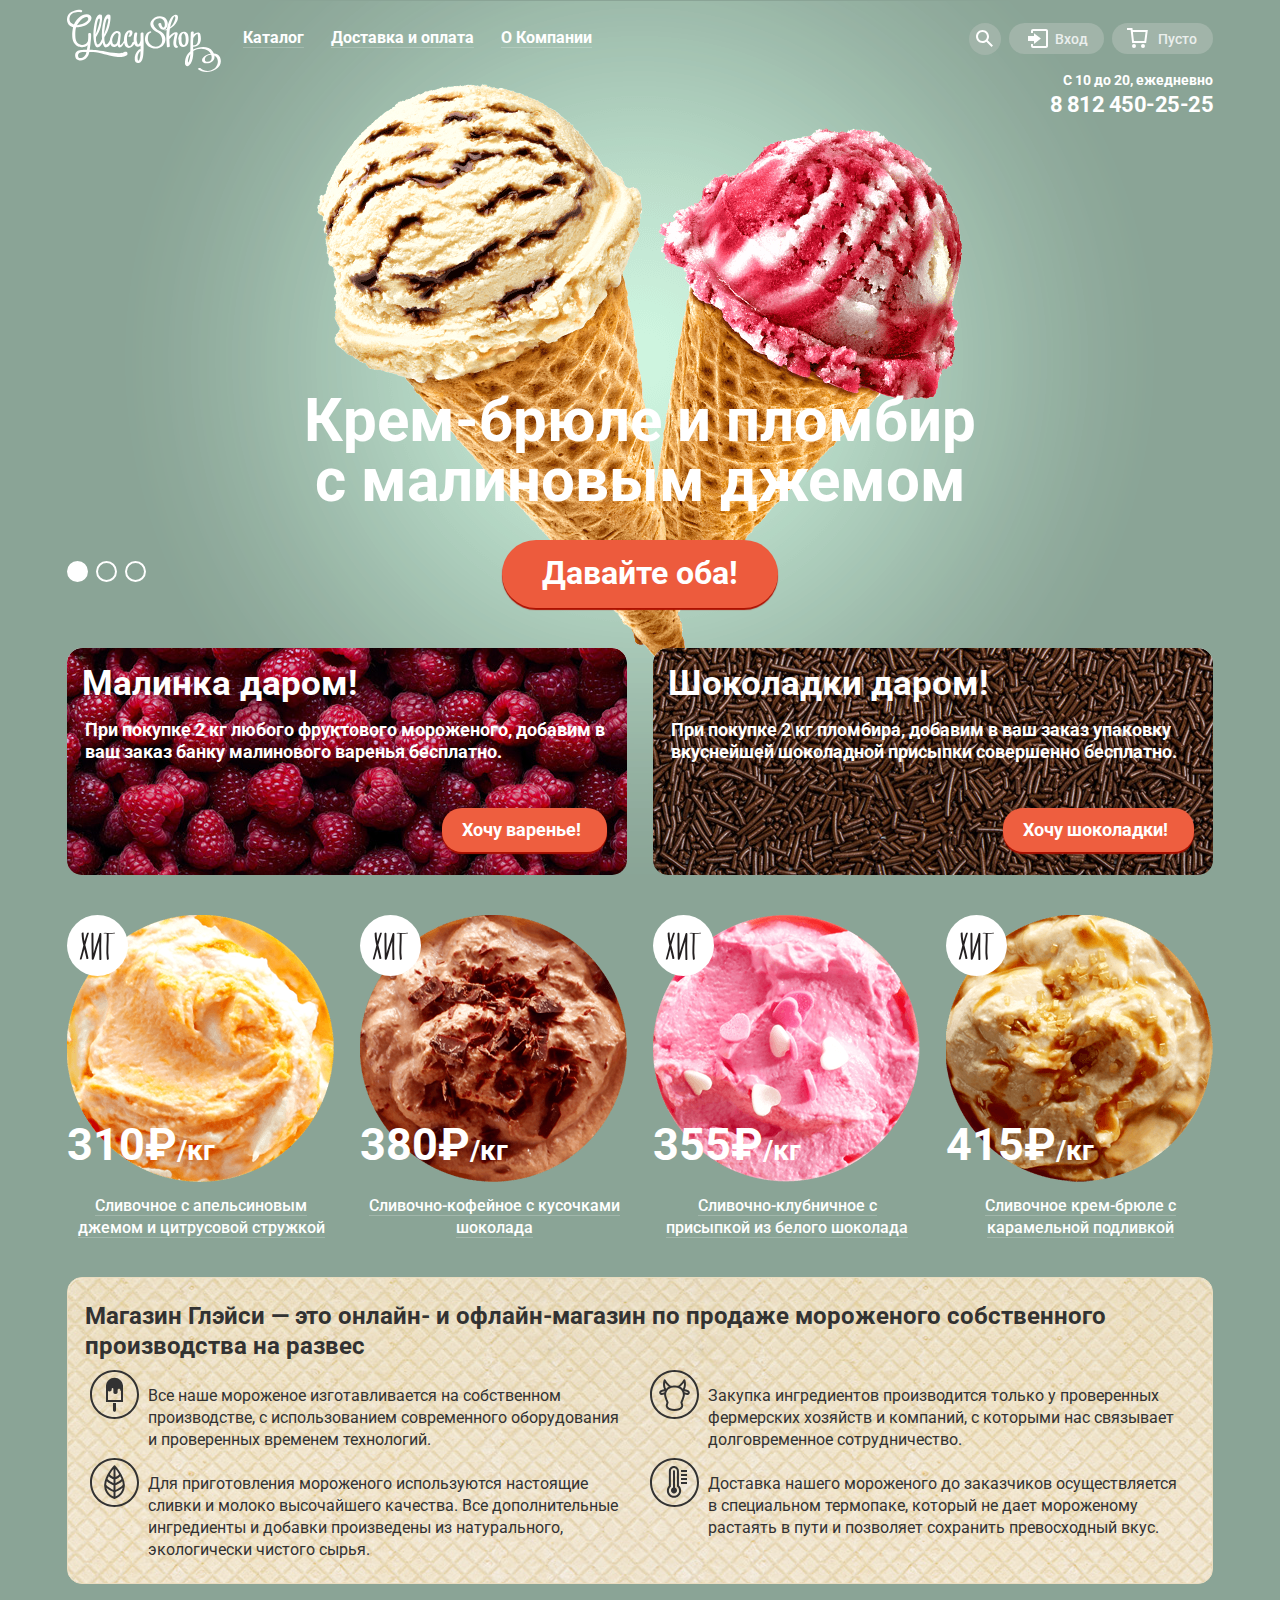
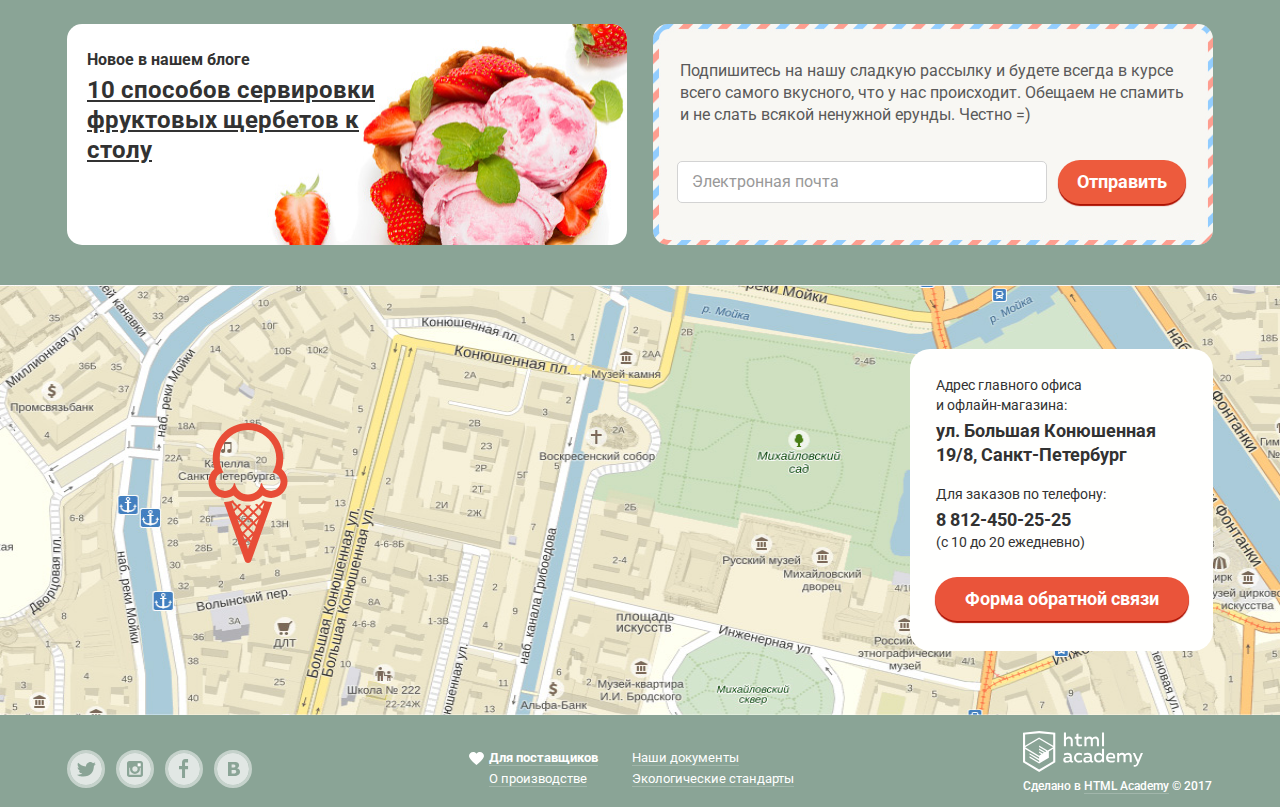
==== commit 1e043816: "адреса для форм и ссылок" ====
--- a/index.html
+++ b/index.html
@@ -16,30 +16,30 @@
       <img class="header-logo" src="img/logo-gllacy.svg" width="154" height="64" alt="Логотип интернет-магазина 'Глейси'">
       <ul class="site-navigation navigation">
         <li class="site-navigation-item catalog">
-          <a class="subtitle" href="#"><span class="underline">Каталог</span></a>
+          <a class="subtitle" href="catalogue.html"><span class="underline">Каталог</span></a>
           <ul class="catalog-list">
             <li class="main-catalog-item">
-              <a href="#" class="main-catalog-link">Новинки</a>
+              <a href="new.html" class="main-catalog-link">Новинки</a>
             </li>
             <li class="main-catalog-item">
               <a href="catalog.html">Сливочное</a>
             </li>
             <li class="main-catalog-item">
-              <a href="#">Щербеты</a>
+              <a href="sorbet.html">Щербеты</a>
             </li>
             <li class="main-catalog-item">
-              <a href="#">Фруктовый лед</a>
+              <a href="fruchteis.html">Фруктовый лед</a>
             </li>
             <li class="main-catalog-item">
-              <a href="#">Мелорин</a>
+              <a href="melorin.html">Мелорин</a>
             </li>
           </ul>
         </li>
         <li class="site-navigation-item">
-          <a href="#" class="subtitle"><span class="underline">Доставка и оплата</span></a>
+          <a href="delivery.html" class="subtitle"><span class="underline">Доставка и оплата</span></a>
         </li>
         <li class="site-navigation-item">
-          <a href="#" class="subtitle"><span class="underline">О Компании</span></a>
+          <a href="aboutus" class="subtitle"><span class="underline">О Компании</span></a>
         </li>
       </ul>
       <div class="user-navigation-wrapper">
@@ -56,7 +56,7 @@
               <span class="visually-hidden">Поиск</span>
             </a>
             <div class="search-wrapper">
-              <form class="search-form" method="post">
+              <form class="search-form" method="post" action="https://htmlacademy.ru">
                 <p>
                   <input type="search" name="search" id="search" placeholder="Что ищем?">
                   <label class="visually-hidden" for="search">Поиск по сайту</label>
@@ -78,7 +78,7 @@
             </a>
             <div class="login-box">
               <h2 class="visually-hidden">Вход в личный кабинет</h2>
-              <form class="login-form" method="post">
+              <form class="login-form" method="post" action="https://htmlacademy.ru">
 
                 <p>
                   <input class="login-icon-user" type="text" name="user-mail" id="login-user-mail" placeholder="Электронная почта">
@@ -341,7 +341,7 @@
           <h2 class="visually-hidden">Подписка на рассылку</h2>
           <p class="subscription-text">Подпишитесь на нашу сладкую рассылку и будете всегда в курсе всего самого вкусного, что у нас происходит. Обещаем не спамить и не слать всякой ненужной ерунды. Честно =)</p>
 
-          <form class="subscription-form" method="post">
+          <form class="subscription-form" method="post" action="https://htmlacademy.ru">
 
             <p>
               <input class="subscription-mail" type="text" name="user-e-mail" id="e-mail" placeholder="Электронная почта">
@@ -502,7 +502,7 @@
         </a>Сделано в
         <a class="copyright-link" href="https://htmlacademy.ru/intensive/htmlcss">
            <span class="underline">HTML Academy</span>
-        </a>2017
+        </a>© 2017
       </p>
     </div>
   </footer> 
@@ -511,7 +511,7 @@
     <h2>Мы обязательно вам ответим!</h2>
     <button class="modal-close" type="button">Закрыть</button>
 
-    <form class="feedback-form" method="post">
+    <form class="feedback-form" method="post" action="https://htmlacademy.ru">
 
       <p>
         <input class="feedback-user-name" type="text" name="user-name" id="user-name" placeholder="Как вас зовут?">
--- a/css/styles.min.css
+++ b/css/styles.min.css
@@ -1 +1 @@
-body{margin:0;padding:0;min-width:1200px;font-family:'Roboto','Arial',sans-serif;font-size:16px;font-weight:500;line-height:22px;color:#fff;background-color:#8aa496}a{text-decoration:none}img{max-width:100%;height:auto}.visually-hidden:not(:focus):not(:active),button[type="button"].visually-hidden,input[type="radio"]{position:absolute;width:1px;height:1px;margin:-1px;border:0;padding:0;white-space:nowrap;-webkit-clip-path:inset(100%);clip-path:inset(100%);clip:rect(0,0,0,0);overflow:hidden}.underline{border-bottom:1px solid rgba(255,255,255,.2)}.search-form input::-webkit-input-placeholder,.login-form input::-webkit-input-placeholder,.subscription-form input::-webkit-input-placeholder{font-size:16px;line-height:24px;font-weight:400;color:#999}.search-form input::-moz-placeholder,.login-form input::-moz-placeholder,.subscription-form input::-moz-placeholder{font-size:16px;line-height:24px;font-weight:400;color:#999}.main-wrapper-container{width:1200px;margin:auto}.container{width:1146px;padding:0;margin:0 auto}.header-main-page{margin-bottom:274px}.main-navigation{display:-webkit-box;display:-ms-flexbox;display:flex;padding:0;padding-top:9px;margin:0}.header-logo{width:154px;height:64px;padding-right:7px}.navigation{display:-webkit-box;display:-ms-flexbox;display:flex;-ms-flex-wrap:wrap;flex-wrap:wrap;padding:0;padding-top:14px;margin:0}.site-navigation{margin-right:auto}.site-navigation a{font-weight:700;line-height:18px;color:#fff}.main-header-logo img{margin-right:9px}.site-navigation-item{position:relative}.site-navigation-item>a{display:block;padding-left:15px;padding-right:12px;padding-bottom:6px;padding-top:6px;text-align:center}.site-navigation-item .subtitle-currently{text-decoration:none}.subtitle{position:relative}.subtitle:hover{color:#323232;background-color:#f7f6f3;border-radius:20px;text-decoration:none}.subtitle:focus{color:#323232;background-color:#f7f6f3;border-radius:20px;box-shadow:inset 0 2px 1px #323232}.catalog .currently,.catalog .subtitle-currently{color:#fff;background-color:#d07058}.catalog .subtitle-currently{border-radius:20px}.catalog-list{position:absolute;top:37px;left:-4px;z-index:10;display:none;width:142px;padding:0;margin:0;overflow:hidden;border-radius:5px;color:#323232;background-color:#f8f7f4}.subtitle-currently::after,.subtitle::after{content:"";position:absolute;width:60px;height:10px;top:30px;left:15px}.subtitle:hover~.catalog-list,.subtitle:focus~.catalog-list{display:block}.subtitle-currently:hover~.catalog-list,.subtitle-currently:focus~.catalog-list{display:block}.catalog-list:hover,.catalog-list:focus{display:block}.main-catalog-item a{display:block;padding-left:18px;padding-bottom:7px;padding-top:8px;font-size:14px;line-height:16px;font-weight:400;color:#323232}.catalog-list .main-catalog-link{padding-top:10px;padding-bottom:12px;font-weight:700}.main-catalog-link::after{content:"";position:absolute;top:37px;left:4px;width:128px;height:1px;background-color:#d3d3d2}.catalog-list a:hover:not(.currently){background-color:#fbded7;border-right:0}.catalog-list a:focus:not(.currently){color:#323232;background-color:#f6b5a5}.main-catalog-item:last-of-type a{padding-bottom:14px}.user-navigation-wrapper{display:-webkit-box;display:-ms-flexbox;display:flex;-webkit-box-orient:vertical;-webkit-box-direction:normal;-ms-flex-direction:column;flex-direction:column}.user-navigation{margin-left:auto;margin-bottom:17px;font-size:14px;line-height:16px}.user-navigation li{margin-left:-2px}.user-navigation a{display:block;padding-left:46px;padding-right:16px;padding-bottom:7px;padding-top:8px;margin-left:10px;text-align:center;color:#ebefed;background-color:#a1b4a9;border-radius:20px}.schedule{display:-webkit-box;display:-ms-flexbox;display:flex;-webkit-box-orient:vertical;-webkit-box-direction:normal;-ms-flex-direction:column;flex-direction:column;-webkit-box-align:end;-ms-flex-align:end;align-items:flex-end;padding:0;margin:0}.operating-time{margin-bottom:5px;font-size:14px;line-height:16px;font-weight:700}.phone{font-size:22px;line-height:24px;font-weight:700;letter-spacing:-.5px}.search{position:relative}.search::after{content:"";position:absolute;top:30px;left:11px;width:30px;height:10px}.search .search-button{padding:0;border:0;width:32px;height:32px;border-radius:50%;color:#ebefed;background-color:#a1b4a9}.search-wrapper{position:absolute;right:0;top:25px}.search-form{display:none;border-radius:10px}.search .search-button:hover,.search .search-button:focus{color:#323232;background-color:#f8f7f4}.search .search-button:hover path,.search .search-button:focus path{fill:#323232}.search:hover .search-form{display:block;background-color:#f8f7f4}.search-form:hover,.search-form:focus{display:block}.search-form input{width:310px;padding:10px 13px;margin:20px 17px;border:1px solid #d3d3d2;border-radius:5px}.search-form input:hover{box-shadow:1px 1px 0 #d3d3d2,-1px -1px 0 #d3d3d2}.search-form input:focus{outline:none;border:1px solid #8fbdec;box-shadow:1px 0 0 #8fbdec,-1px 0 0 #8fbdec,0 1px 0 #8fbdec,0 -1px 0 #8fbdec}.search-form input:focus + label{font-size:0}.search-button svg{position:absolute;top:7px;left:17px}.login-link{position:relative}.login-link::after{content:"";position:absolute;top:32px;left:18px;width:80px;height:10px}.login-box{position:absolute;right:15px;top:37px;z-index:30;display:none;border-radius:10px;background-color:#f8f7f4}.login-form p{margin:0;padding:0}.login-box input{box-sizing:border-box;width:240px;margin-top:20px;margin-left:20px;margin-right:20px;padding:13px 12px;border:1px solid #d3d3d2;border-radius:5px}.login-box input:hover{box-shadow:1px 1px 0 #d3d3d2,-1px -1px 0 #d3d3d2}.login-box input:focus{outline:none;border:1px solid #8fbdec;box-shadow:1px 0 0 #8fbdec,-1px 0 0 #8fbdec,0 1px 0 #8fbdec,0 -1px 0 #8fbdec}.login:hover,.login:focus{color:#323232;background-color:#f8f7f4}.login:hover path,.login:focus path{fill:#323232}.login:hover polygon,.login:focus polygon{fill:#323232}.login-link:hover .login-box,.login-link:focus .login-box{display:block}.login-link svg{position:absolute;top:6px;left:29px}.login-inner{display:-webkit-box;display:-ms-flexbox;display:flex;-webkit-box-align:start;-ms-flex-align:start;align-items:flex-start;margin-bottom:20px;margin-top:19px}.button{font-size:18px;line-height:24px;font-weight:700;border:0;color:#fff;background-color:#ed5b3d;box-shadow:0 2px 1px #ac1000}.button:hover{background-color:#f17d64}.button:focus{background-color:#ed5b3d;box-shadow:inset 0 2px 1px #ac1000}.login-form button{padding:10px 26px;margin-left:17px;border-radius:20px;margin-right:21px}.login-inner p{display:-webkit-box;display:-ms-flexbox;display:flex;-webkit-box-orient:vertical;-webkit-box-direction:normal;-ms-flex-direction:column;flex-direction:column;-webkit-box-align:start;-ms-flex-align:start;align-items:flex-start;margin:0;margin-top:-4px;padding:0}.login-form a{margin:0;padding:0;font-size:13px;line-height:24px;background-color:#f8f7f4;text-decoration:underline;color:#323232}.login-form a:hover{color:#e84d37}.login-form input:focus + label{font-size:0}.cart{position:relative}.cart::after{content:"";position:absolute;top:30px;left:22px;width:95px;height:10px}.cart-box{display:none;position:absolute;top:37px;right:0;z-index:10;font-size:13px;line-height:16px;color:#323232;background-color:#f8f7f4;border-radius:5px}.cart:hover .cart-box{display:block}.cart-empty{display:none;color:#fff;background-color:#9db1a5}.cart .full-cart{position:relative;display:block;color:#323232;background-color:#f7f6f3}.cart svg{position:absolute;top:5px;left:25px}.cart-link{position:relative}.cart-link svg{position:absolute;left:15px}.cart-box span{color:#999}.cart .cart-button{display:inline-block;margin-left:356px;margin-bottom:20px;margin-top:-22px;padding:10px 15px;text-align:center;vertical-align:middle;font-size:18px;line-height:24px;font-weight:700;border:0;color:#fff;background-color:#ee5e3f}.cart-button:hover{background-color:#f28166}.cart-button:focus{background-color:#eb563b}.application{border-collapse:collapse}.application td:not(.order-line):not(.last-row-price){display:block;white-space:nowrap;margin-right:31px}.application tr{position:relative;display:-webkit-box;display:-ms-flexbox;display:flex;margin-top:26px;margin-bottom:36px}.application tr:last-of-type::before{content:"";position:absolute;top:-21px;left:16px;width:510px;height:1px;background-color:#d3d3d2}.application .product-name{position:relative;display:block;box-sizing:border-box;margin-right:24px;padding-left:64px;width:285px;color:#323232}.cart-delete{position:absolute;left:16px;top:8px;width:5px;height:5px;border:0;background-color:transparent;cursor:pointer}.cart-delete::after,.cart-delete::before{content:"";position:absolute;top:0;left:0;width:14px;height:1px;background-color:#231f20;-webkit-transform:rotate(45deg);transform:rotate(45deg)}.cart-delete::after{-webkit-transform:rotate(-45deg);transform:rotate(-45deg)}.order-line{position:relative;padding-left:25px}.orange img,.strawberry img{position:absolute;top:-8px;left:43px}.cart-box .last-row-price{display:block;margin:0;margin-left:419px;margin-top:-8px}.cart-box .total{font-size:15px;line-height:18px;font-weight:700;color:#323232}.site-navigation,.user-navigation,.catalog-list,.slider-list,.slider-buttons,.promotion-list,.hit-sales-list,.social-list,.documents-list,.breadcrumbs,.fat-content-list,.fillers-list,.product-catalog-list,.pagination-list{list-style:none}.slider{margin-bottom:4px}.slider-container{position:relative}.slide-wrapper{position:relative;text-align:center}.slider img{position:absolute;top:-390px;left:50px;z-index:-1;display:-webkit-box;display:-ms-flexbox;display:flex;-webkit-box-orient:vertical;-webkit-box-direction:normal;-ms-flex-direction:column;flex-direction:column;-webkit-box-ordinal-group:0;-ms-flex-order:-1;order:-1;width:1045px}.slider-list{display:-webkit-box;display:-ms-flexbox;display:flex;padding:0;margin:0}.slider-title{font-size:60px;line-height:60.35px;font-weight:700}.slider-list h3{width:680px;margin:auto;margin-bottom:28px;text-align:center}.slider-list a{display:inline-block;padding-top:11px;padding-bottom:13px;padding-right:40px;padding-left:40px;vertical-align:middle;font-size:32px;line-height:44px;font-weight:700;border-radius:35px}.slider-list li{display:-webkit-box;display:-ms-flexbox;display:flex;-webkit-box-orient:vertical;-webkit-box-direction:normal;-ms-flex-direction:column;flex-direction:column;-webkit-box-align:center;-ms-flex-align:center;align-items:center;margin:auto;margin-bottom:36px}.slider-controls{position:absolute;top:170px;z-index:20;font-size:0}.slider-controls label{display:inline-block;width:17px;height:17px;margin-right:8px;vertical-align:top;text-align:center;background-color:transparent;border:2px solid #fff;border-radius:50%;cursor:pointer}.radio-button{position:absolute;display:none}.page-1:hover~.slider-controls .product-1,.page-2:hover~.slider-controls .product-2,.page-3:hover~.slider-controls .product-3{background-color:#b2c1b7}.page-1:active~.slider-controls .product-1,.page-2:active~.slider-controls .product-2,.page-3:active~.slider-controls .product-3{background-color:#fff}.page-1:checked~.slider-controls .product-1,.page-2:checked~.slider-controls .product-2,.page-3:checked~.slider-controls .product-3{background-color:#fff}.page-1:checked~.slider-list .chocolate-and-lemon,.page-1:checked~.slider-list .fudge-and-strawberry{display:none}.page-2:checked~.slider-list .cream-brulee,.page-2:checked~.slider-list .fudge-and-strawberry{display:none}.page-3:checked~.slider-list .cream-brulee,.page-3:checked~.slider-list .chocolate-and-lemon{display:none}.promotion{margin-bottom:40px}.promotion-title{margin:0;margin-left:15px;margin-top:15px;margin-bottom:15px;font-size:35px;line-height:41px;font-weight:700}.promotion-text{margin:0;margin-left:18px;margin-bottom:47px;font-size:18px;font-weight:700}.promotion a{display:inline-block;padding-top:10px;padding-bottom:10px;padding-left:20px;padding-right:26px;margin:0;margin-left:375px;margin-bottom:23px;vertical-align:middle;border-radius:20px;color:#fff;background-color:#ee5e3f}.promotion .button-chocolate{margin-left:350px}.promotion-list{display:-webkit-box;display:-ms-flexbox;display:flex;-webkit-box-pack:justify;-ms-flex-pack:justify;justify-content:space-between;padding:0;margin:0}.promotion-item{width:560px;border-radius:15px}.promo-raspberry{background:#9b2a4a;background-image:url(../img/crimson-background.jpg)}.promo-chocolate{background:#3a2217;background-image:url(../img/chocolate-background.jpg)}.main-wrapper .hit-sales{margin-bottom:8px}.hit-sales-list img{margin-bottom:5px}.catalog-item a{position:relative;z-index:20;display:block;padding-bottom:10px;font-size:14px;line-height:16px;font-weight:400;color:#323232}.item-price{position:absolute;top:162px;left:0;z-index:20;font-size:45px;line-height:45px;font-weight:700}.weight{font-size:28px;line-height:45px;font-weight:700}.item-title{width:256px;margin:0;padding-left:6px;font-size:16px;line-height:22px;font-weight:500;color:#fff}.item-title:hover{color:#ffbc9e}.item-title:hover .underline{border-bottom:1px solid #ffbc9e}.catalog-item svg{position:absolute;top:0;left:0}.features{padding:0;margin:0;margin-bottom:42px}.about-us{background-color:#e9dcbf;background-image:url(../img/waffle.jpg);border:1px solid #e9dcbf;border-radius:15px}.about-us-wrapper{display:-webkit-box;display:-ms-flexbox;display:flex;-ms-flex-wrap:wrap;flex-wrap:wrap;-webkit-box-pack:start;-ms-flex-pack:start;justify-content:flex-start}.about-us h3{margin:0;margin-left:17px;margin-top:23px;margin-bottom:24px;font-size:24px;line-height:30px;color:#323232}.about-us-wrapper p{position:relative;width:480px;margin:0;margin-left:22px;margin-bottom:20px;padding-left:58px;font-weight:400;color:#323232}.about-us-wrapper p::before{content:" ";position:absolute;top:-15px;left:0;width:49px;height:49px;background-repeat:no-repeat;background-position:0 0}.about-us-wrapper .production::before{background-image:url(../img/ice-cream.svg)}.about-us-wrapper .components::before{background-image:url(../img/leaflet.svg)}.about-us-wrapper .supplier::before{background-image:url(../img/cow.svg)}.about-us-wrapper .deliver::before{background-image:url(../img/thermometr.svg)}.about-us-wrapper .components,.about-us-wrapper .deliver{-webkit-box-ordinal-group:3;-ms-flex-order:2;order:2}.wrap{display:-webkit-box;display:-ms-flexbox;display:flex;-webkit-box-pack:justify;-ms-flex-pack:justify;justify-content:space-between;margin-bottom:40px}.aside{width:560px;color:#323232;background-color:#fff;background-image:url(../img/strawberry-background.jpg);background-repeat:round;border-radius:15px}.aside h3{margin:0;margin-left:20px;margin-top:25px;font-size:16px}.aside a{display:block;margin:0;margin-top:-20px;margin-bottom:80px;margin-left:20px;padding:0;width:300px;font-size:24px;line-height:30px;font-weight:700;text-decoration:underline;color:#323232}.aside a:hover{color:#ffbc9e}.subscription{box-sizing:border-box;margin:0;padding:0;width:560px;border-radius:15px;background-color:#f8f7f4;background-image:url(../img/distribution-background.jpg);background-repeat:round}.subscription-text{padding-top:20px;margin-left:27px;margin-bottom:21px;margin-right:20px;font-weight:400;color:#5a5a5a}.subscription-form{display:-webkit-box;display:-ms-flexbox;display:flex;-webkit-box-align:center;-ms-flex-align:center;align-items:center}.subscription-form .subscription-mail{padding:11px 14px;margin-left:24px;width:340px;border:1px solid #d3d3d3;border-radius:5px}.subscription-form .subscription-mail:hover{box-shadow:1px 1px 0 #d3d3d2,-1px -1px 0 #d3d3d2}.subscription-form .subscription-mail:focus{outline:none;border:1px solid #8fbdec;box-shadow:1px 0 0 #8fbdec,-1px 0 0 #8fbdec,0 1px 0 #8fbdec,0 -1px 0 #8fbdec}.subscription-mail:focus + label{font-size:0}.subscription-form button{display:inline-block;padding:10px 19px;margin-left:11px;vertical-align:middle;border-radius:30px}.all-contacts{position:relative;padding:0;margin:0}.map-container{position:relative}.contacts-wrapper{position:absolute;z-index:30;top:64px;right:0;padding:0;margin:0;width:303px;border-radius:20px;background-color:#fffffe}.contacts{font-size:14px;line-height:20px;font-weight:400;color:#323232}.contacts .address{margin-top:26px;margin-left:26px}.contacts .order{width:172px;margin-top:17px;margin-left:26px}.address span{display:block;margin-right:125px}.contact{display:block;margin-top:4px;width:230px;font-size:18px;line-height:24px;font-weight:700}.contact-time{display:block}.feedback{display:inline-block;margin-left:25px;margin-bottom:30px;margin-top:11px;padding:10px 30px;text-align:center;vertical-align:middle;border-radius:25px;color:#fff;background-color:#ea543a}.feedback:hover{background-color:#f28166}.all-contacts img{width:100%;height:430px}.all-contacts iframe{position:absolute;top:0;left:0;z-index:20;width:100%;height:430px;border:0}.all-contacts svg{position:absolute;z-index:10;top:138px;right:925px}.footer-wrapper{display:-webkit-box;display:-ms-flexbox;display:flex;-webkit-box-pack:justify;-ms-flex-pack:justify;justify-content:space-between;-webkit-box-align:center;-ms-flex-align:center;align-items:center}.footer-catalog{padding-top:8px;border-top:1px solid rgba(255,255,255,.5)}.social-list{display:-webkit-box;display:-ms-flexbox;display:flex;padding:0;margin:0}.social-button{display:-webkit-box;display:-ms-flexbox;display:flex;width:32px;height:32px;margin-top:11px;margin-right:11px;border:3px solid rgba(255,255,255,.5);border-radius:50%}.social-button:hover svg path{fill:#fff}.social-button:focus svg path{fill:#e9e9e9}.documents-list{display:-webkit-box;display:-ms-flexbox;display:flex;-ms-flex-wrap:wrap;flex-wrap:wrap;width:324px;padding:0;margin:0;margin-top:12px;margin-left:15px}.documents-list a{display:block;margin:0;padding:0;margin-bottom:3px;width:182px;font-size:13px;line-height:18px;font-weight:400;color:#fff}.documents-list li{margin-right:-39px}.for-supplier{position:relative}.for-supplier svg{position:absolute;top:3px;left:-20px}.document-link:hover{color:#e6b69b}.document-link:hover .underline{border-bottom:1px solid #e6b69b}.footer-copyright{padding-right:10px;margin-top:10px;width:180px;font-size:12px;line-height:18px}.copyright-link{color:#fff}.copyright-link:hover{color:#e6b69b}.copyright-link:hover .underline{border-bottom:1px solid #e6b69b}.logo{display:block}@-webkit-keyframes bounce{0%{-webkit-transform:translate(-1200px,-50%);transform:translate(-1200px,-50%)}100%{-webkit-transform:translate(0,-50%);transform:translate(0,-50%)}}@keyframes bounce{0%{-webkit-transform:translate(-1200px,-50%);transform:translate(-1200px,-50%)}100%{-webkit-transform:translate(0,-50%);transform:translate(0,-50%)}}@-webkit-keyframes error{to{-webkit-transform:rotate(360deg);transform:rotate(360deg)}}@keyframes error{to{-webkit-transform:rotate(360deg);transform:rotate(360deg)}}.modal{position:fixed;z-index:100;display:none}.modal-feedback{top:50%;left:50%;width:480px;padding:0;margin:0;margin-left:-240px;-webkit-transform:translateY(-50%);transform:translateY(-50%);border:1px solid #f8f7f4;border-radius:10px;background-color:#f8f7f4}.modal-feedback h2{margin-top:17px;margin-left:25px;margin-bottom:18px;font-size:24px;line-height:28px;font-weight:700;color:#323232}.feedback-form input,.feedback-form textarea{box-sizing:border-box;padding:10px 13px;margin-left:27px;border:1px solid #d3d3d2;border-radius:5px}.feedback-form input:hover,.feedback-form textarea:hover{box-shadow:1px 1px 0 #d3d3d2,-1px -1px 0 #d3d3d2}.feedback-form input:focus,.feedback-form textarea:focus{outline:none;border:1px solid #8fbdec;box-shadow:1px 0 0 #8fbdec,-1px 0 0 #8fbdec,0 1px 0 #8fbdec,0 -1px 0 #8fbdec}.feedback-form input{width:265px}.feedback-form textarea{width:428px}.feedback-form p{margin:0;padding:0;margin-bottom:23px}.modal-feedback-button{display:inline-block;padding:10px 25px;margin-left:315px;margin-bottom:10px;margin-top:5px;vertical-align:middle;border-radius:20px}.modal-feedback-close{border:none;background-color:#f8f7f4}.modal-close{position:absolute;top:10px;right:14px;width:22px;height:22px;font-size:0;background-color:transparent;border:0;cursor:pointer}.modal-close::before,.modal-close::after{content:"";position:absolute;top:10px;right:0;width:20px;height:2px;background-color:#323232}.modal-close::before{-webkit-transform:rotate(45deg);transform:rotate(45deg)}.modal-close::after{-webkit-transform:rotate(-45deg);transform:rotate(-45deg)}.modal-overlay{position:fixed;top:0;left:0;width:100%;height:100%;z-index:90;background-color:rgba(0,0,0,.6);display:none}.modal-show{display:block;-webkit-animation:bounce 0.6s;animation:bounce 0.6s}.overlay-show{display:block}.modal-error{-webkit-animation:error 0.6s;animation:error 0.6s}.feedback-form input + label,.feedback-form textarea + label{font-size:0}.breadcrumbs{display:-webkit-box;display:-ms-flexbox;display:flex;-webkit-box-align:center;-ms-flex-align:center;align-items:center;padding:0;margin:0;margin-top:-20px;margin-bottom:8px}.breadcrumbs li{margin-right:9px}.breadcrumbs a{position:relative;display:block;margin:0;padding:0;margin-right:10px;font-size:14px;line-height:16px;font-weight:400;color:#fff}.breadcrumbs-link:hover{color:#e6b69b}.breadcrumbs-link::after{content:"»";position:absolute;left:60px;font-size:14px;line-height:16px}.breadcrumbs-link:hover .underline{border-bottom:1px solid #e6b69b}.breadcrumbs-current{font-size:14px;line-height:16px;font-weight:400;color:#fff}.page-title{padding:0;margin:0;margin-bottom:22px;font-size:35px;line-height:41px;font-weight:700}.filter{margin-bottom:-7px}.filter-form{display:-webkit-box;display:-ms-flexbox;display:flex;-ms-flex-wrap:wrap;flex-wrap:wrap;-webkit-box-align:start;-ms-flex-align:start;align-items:flex-start;padding:0;margin:0;margin-bottom:28px}.fillers-list{display:-webkit-box;display:-ms-flexbox;display:flex;margin:0;padding:0}.filter-form fieldset{padding:0;margin:0;margin-bottom:18px;border:0 none}.filter-form legend{margin-bottom:6px;margin-left:14px;font-size:14px;line-height:16px}.sort-back{position:relative;box-sizing:border-box;margin-right:17px;padding:7px 9px 7px 16px;border-radius:20px;color:#fff;background-color:#a9b9af}.filter-form .sort{position:relative;z-index:2;box-sizing:border-box;width:169px;-webkit-appearance:none;-moz-appearance:none;-ms-appearance:none;appearance:none;font-size:16px;line-height:18px;font-weight:500;color:#fff;background-color:transparent;border:0}.filter-form .sort::-ms-expand{display:none}.sorting svg{position:absolute;right:15px;top:14px;z-index:1;box-sizing:border-box;overflow:hidden}select:hover + svg polyline{fill:#323232}.filter-form select:focus,.filter-form select:hover{padding-right:25px;color:#323232;background-color:transparent}.filter-form select:focus + svg polyline{fill:#323232}.filter-form select:focus option{font-size:14px;line-height:16px;font-weight:400}.range-wrapper{width:195px;height:20px;padding:8px 12px;margin-right:14px;background-color:#a9b9af;border-radius:25px}.range-line{position:relative;width:175px;height:4px;background-color:#d1dad3;margin-left:10px;margin-top:8px}.line-active{width:110px;height:4px;background:#fff;margin-left:20px}.switch-min{position:absolute;top:-8px;left:12px;width:4px;height:4px;background-color:#ababab;border:8px solid #fff;border-radius:50%;cursor:pointer}.switch-max{position:absolute;top:-8px;left:110px;width:4px;height:4px;background-color:#ababab;border:8px solid #fff;border-radius:50%;cursor:pointer}.filter-button{display:inline-block;vertical-align:top;min-width:145px;margin:0;margin-top:20px;margin-left:12px;padding:7px 28px;font-size:16px;line-height:18px;color:#fff;background-color:#a6b7ad;border:2px solid #fff;border-radius:20px}.filter-button:hover{color:#323232;background-color:#fff}.filter-button:active{color:#323232;border:2px solid #eaeaea;background-color:#eaeaea;box-shadow:0 -2px 1px #323232}.fat-content{display:-webkit-box;display:-ms-flexbox;display:flex;-webkit-box-orient:vertical;-webkit-box-direction:normal;-ms-flex-direction:column;flex-direction:column}.fat-list{display:-webkit-box;display:-ms-flexbox;display:flex;-ms-flex-wrap:wrap;flex-wrap:wrap;padding:0;margin:0;margin-top:2px;list-style:none}.fat-item{margin-left:3px}.fat-wrapper{box-sizing:border-box;height:36px;padding:7px 3px;background-color:#a9b9af;border-radius:25px}.fat-item input{opacity:0}.fat-content label{position:relative;margin-left:29px;top:-1px;padding:2px 9px;cursor:pointer}.fat-content label::before{content:" ";position:absolute;left:-22px;top:1px;width:16px;height:16px;border:3px solid rgba(255,255,255,.7);border-radius:50%}.fat-item input:focus + label::before{outline:#8fbdec solid 2px}.fat-content label:hover::before{content:" ";position:absolute;left:-22px;top:1px;width:16px;height:16px;border:3px solid rgba(255,255,255,1);border-radius:50%}.content input:checked + label:hover::after{content:" ";position:absolute;top:8px;left:-15px;width:8px;height:8px;background-color:rgba(255,255,255,1);border-radius:50%}.content input:checked + label::after{content:" ";position:absolute;top:8px;left:-15px;width:8px;height:8px;background-color:rgba(255,255,255,.7);border-radius:50%}.additive-wrapper{width:702px;border-radius:15px;background-color:#a9b9af}.fillers-list{display:-webkit-box;display:-ms-flexbox;display:flex;-ms-flex-wrap:wrap;flex-wrap:wrap;margin:0;padding:0}.fillers-item{margin-left:31px;padding-top:7px;padding-bottom:7px}.fillers-item input{opacity:0}.fillers-item label{position:relative;margin-right:5px;cursor:pointer;text-decoration:none}.fillers-item label::before{content:"";position:absolute;left:-35px;top:-2px;width:17px;height:17px;border:2px solid rgba(255,255,255,.7);border-radius:4px}.fillers-item label:hover::before{content:"";position:absolute;top:-2px;left:-35px;width:17px;height:17px;border:2px solid rgba(255,255,255,1);border-radius:4px}.fillers-item input:focus + label::before{outline:#8fbdec solid 2px}.filter-input-checkbox:checked + label::after{content:"";position:absolute;top:-2px;left:-36px;width:24px;height:17px;background-image:url(../img/checkbox-on.svg);background-repeat:no-repeat;background-position:0 0;opacity:.9;overflow:visible}.filter-input-checkbox:checked + label:hover::after{content:"";position:absolute;top:-2px;left:-36px;width:24px;height:17px;background-image:url(../img/checkbox-on.svg);background-repeat:no-repeat;background-position:0 0;opacity:1;overflow:visible}.product-catalog{margin-bottom:28px}.product-catalog-list{display:-webkit-box;display:-ms-flexbox;display:flex;-ms-flex-wrap:wrap;flex-wrap:wrap;-webkit-box-pack:justify;-ms-flex-pack:justify;justify-content:space-between;padding:0;margin:0}.product-catalog-list li{position:relative;display:-webkit-box;display:-ms-flexbox;display:flex;-ms-flex-wrap:wrap;flex-wrap:wrap;-ms-flex-line-pack:start;align-content:flex-start;margin-bottom:20px;width:267px;text-align:center}.product-catalog-list img{z-index:0;width:267px;height:267px;margin-bottom:13px}.product-catalog-list .button-view{display:none}.product-catalog-list .catalog-item:hover::after{content:'';position:absolute;z-index:10;left:-13px;top:-10px;width:293px;height:405px;background-color:rgba(255,255,255,.1);box-shadow:0 20px 20px 0 rgba(0,0,0,.4);border-radius:5px}.catalog-item:hover .button-view{position:absolute;top:333px;left:34px;z-index:30;display:inline-block;padding:10px 16px;vertical-align:middle;font-size:18px;line-height:24px;font-weight:700;color:#fff;background-color:#eb563b;border-radius:20px}.catalog-item:hover .button-view:hover{background-color:#f38267}.catalog-item:hover .button-view:focus{background-color:#d94d35}.product-catalog a{padding:0;padding-bottom:20px;margin:0;text-align:center}.paginator-wrapper{display:-webkit-box;display:-ms-flexbox;display:flex;padding:0;margin:0;margin-top:37px;margin-right:40px}.pagination-list{position:relative;display:-webkit-box;display:-ms-flexbox;display:flex;-webkit-box-pack:justify;-ms-flex-pack:justify;justify-content:space-between;width:140px;padding:0;margin:0;margin-left:auto;margin-right:-13px}.pagination-item:first-child a::before{content:"";position:absolute;top:8px;left:-23px;width:8px;height:12px;background-image:url(../img/paginator-icon-right.svg);-webkit-transform:rotate(180deg);transform:rotate(180deg)}.pagination-item:last-child a::after{content:"";position:absolute;top:8px;left:158px;width:8px;height:12px;background-image:url(../img/paginator-icon-right-small.svg)}.pagination-item:last-child a:hover::after{content:"";position:absolute;top:8px;left:158px;width:8px;height:12px;background-image:url(../img/paginator-icon-right.svg)}.pagination-item:last-child a:focus::after{content:"";position:absolute;top:8px;left:158px;width:8px;height:12px;background-image:url(../img/paginator-icon-right-small-black.svg)}.pagination-list a{display:inline-block;padding:2px 8px;vertical-align:middle;border-radius:50%;color:#fff}.pagination-list .current-link{color:#323232;background-color:#fff}.pagination-list a:hover:not(.current-link){background-color:#9db1a5}.pagination-list a:focus:not(.current-link){color:#323232;background-color:#fff}+body{margin:0;padding:0;min-width:1200px;font-family:'Roboto','Arial',sans-serif;font-size:16px;font-weight:500;line-height:22px;color:#fff;background-color:#8aa496}a{text-decoration:none}img{max-width:100%;height:auto}.visually-hidden:not(:focus):not(:active),button[type="button"].visually-hidden,input[type="radio"]{position:absolute;width:1px;height:1px;margin:-1px;border:0;padding:0;white-space:nowrap;-webkit-clip-path:inset(100%);clip-path:inset(100%);clip:rect(0,0,0,0);overflow:hidden}.underline{border-bottom:1px solid rgba(255,255,255,.2)}.search-form input::-webkit-input-placeholder,.login-form input::-webkit-input-placeholder,.subscription-form input::-webkit-input-placeholder{font-size:16px;line-height:24px;font-weight:400;color:#999}.search-form input::-moz-placeholder,.login-form input::-moz-placeholder,.subscription-form input::-moz-placeholder{font-size:16px;line-height:24px;font-weight:400;color:#999}.search-form input:-ms-input-placeholder,.login-form input:-ms-input-placeholder,.subscription-form input:-ms-input-placeholder{font-size:16px;line-height:24px;font-weight:400;color:#999}.main-wrapper-container{width:1200px;margin:auto}.container{width:1146px;padding:0;margin:0 auto}.header-main-page{margin-bottom:274px}.main-navigation{display:-webkit-box;display:-ms-flexbox;display:flex;padding:0;padding-top:9px;margin:0}.header-logo{width:154px;height:64px;padding-right:7px}.navigation{display:-webkit-box;display:-ms-flexbox;display:flex;-ms-flex-wrap:wrap;flex-wrap:wrap;padding:0;padding-top:14px;margin:0}.site-navigation{margin-right:auto}.site-navigation a{font-weight:700;line-height:18px;color:#fff}.main-header-logo img{margin-right:9px}.site-navigation-item{position:relative}.site-navigation-item>a{display:block;padding-left:15px;padding-right:12px;padding-bottom:6px;padding-top:6px;text-align:center}.site-navigation-item .subtitle-currently{text-decoration:none}.subtitle{position:relative}.subtitle:hover{color:#323232;background-color:#f7f6f3;border-radius:20px;text-decoration:none}.subtitle:focus{color:#323232;background-color:#f7f6f3;border-radius:20px;box-shadow:inset 0 2px 1px #323232}.catalog .currently,.catalog .subtitle-currently{color:#fff;background-color:#d07058}.catalog .subtitle-currently{border-radius:20px}.catalog-list{position:absolute;top:37px;left:-4px;z-index:10;display:none;width:142px;padding:0;margin:0;overflow:hidden;border-radius:5px;color:#323232;background-color:#f8f7f4}.subtitle-currently::after,.subtitle::after{content:"";position:absolute;width:60px;height:10px;top:30px;left:15px}.subtitle:hover~.catalog-list,.subtitle:focus~.catalog-list{display:block}.subtitle-currently:hover~.catalog-list,.subtitle-currently:focus~.catalog-list{display:block}.catalog-list:hover,.catalog-list:focus{display:block}.main-catalog-item a{display:block;padding-left:18px;padding-bottom:7px;padding-top:8px;font-size:14px;line-height:16px;font-weight:400;color:#323232}.catalog-list .main-catalog-link{padding-top:10px;padding-bottom:12px;font-weight:700}.main-catalog-link::after{content:"";position:absolute;top:37px;left:4px;width:128px;height:1px;background-color:#d3d3d2}.catalog-list a:hover:not(.currently){background-color:#fbded7;border-right:0}.catalog-list a:focus:not(.currently){color:#323232;background-color:#f6b5a5}.main-catalog-item:last-of-type a{padding-bottom:14px}.user-navigation-wrapper{display:-webkit-box;display:-ms-flexbox;display:flex;-webkit-box-orient:vertical;-webkit-box-direction:normal;-ms-flex-direction:column;flex-direction:column}.user-navigation{margin-left:auto;margin-bottom:17px;font-size:14px;line-height:16px}.user-navigation li{margin-left:-2px}.user-navigation a{display:block;padding-left:46px;padding-right:16px;padding-bottom:7px;padding-top:8px;margin-left:10px;text-align:center;color:#ebefed;background-color:#a1b4a9;border-radius:20px}.schedule{display:-webkit-box;display:-ms-flexbox;display:flex;-webkit-box-orient:vertical;-webkit-box-direction:normal;-ms-flex-direction:column;flex-direction:column;-webkit-box-align:end;-ms-flex-align:end;align-items:flex-end;padding:0;margin:0}.operating-time{margin-bottom:5px;font-size:14px;line-height:16px;font-weight:700}.phone{font-size:22px;line-height:24px;font-weight:700;letter-spacing:-.5px}.search{position:relative}.search::after{content:"";position:absolute;top:30px;left:11px;width:30px;height:10px}.search .search-button{padding:0;border:0;width:32px;height:32px;border-radius:50%;color:#ebefed;background-color:#a1b4a9}.search-wrapper{position:absolute;right:0;top:25px}.search-form{display:none;border-radius:10px}.search .search-button:hover,.search .search-button:focus{color:#323232;background-color:#f8f7f4}.search .search-button:hover path,.search .search-button:focus path{fill:#323232}.search:hover .search-form{display:block;background-color:#f8f7f4}.search-form:hover,.search-form:focus{display:block}.search-form input{width:310px;padding:10px 13px;margin:20px 17px;border:1px solid #d3d3d2;border-radius:5px}.search-form input:hover{box-shadow:1px 1px 0 #d3d3d2,-1px -1px 0 #d3d3d2}.search-form input:focus{outline:none;border:1px solid #8fbdec;box-shadow:1px 0 0 #8fbdec,-1px 0 0 #8fbdec,0 1px 0 #8fbdec,0 -1px 0 #8fbdec}.search-form input:focus + label{font-size:0}.search-button svg{position:absolute;top:7px;left:17px}.login-link{position:relative}.login-link::after{content:"";position:absolute;top:32px;left:18px;width:80px;height:10px}.login-box{position:absolute;right:15px;top:37px;z-index:30;display:none;border-radius:10px;background-color:#f8f7f4}.login-form p{margin:0;padding:0}.login-box input{box-sizing:border-box;width:240px;margin-top:20px;margin-left:20px;margin-right:20px;padding:13px 12px;border:1px solid #d3d3d2;border-radius:5px}.login-box input:hover{box-shadow:1px 1px 0 #d3d3d2,-1px -1px 0 #d3d3d2}.login-box input:focus{outline:none;border:1px solid #8fbdec;box-shadow:1px 0 0 #8fbdec,-1px 0 0 #8fbdec,0 1px 0 #8fbdec,0 -1px 0 #8fbdec}.login:hover,.login:focus{color:#323232;background-color:#f8f7f4}.login:hover path,.login:focus path{fill:#323232}.login:hover polygon,.login:focus polygon{fill:#323232}.login-link:hover .login-box,.login-link:focus .login-box{display:block}.login-link svg{position:absolute;top:6px;left:29px}.login-inner{display:-webkit-box;display:-ms-flexbox;display:flex;-webkit-box-align:start;-ms-flex-align:start;align-items:flex-start;margin-bottom:20px;margin-top:19px}.button{font-size:18px;line-height:24px;font-weight:700;border:0;color:#fff;background-color:#ed5b3d;box-shadow:0 2px 1px #ac1000}.button:hover{background-color:#f17d64}.button:focus{background-color:#ed5b3d;box-shadow:inset 0 2px 1px #ac1000}.login-form button{padding:10px 26px;margin-left:17px;border-radius:20px;margin-right:21px}.login-inner p{display:-webkit-box;display:-ms-flexbox;display:flex;-webkit-box-orient:vertical;-webkit-box-direction:normal;-ms-flex-direction:column;flex-direction:column;-webkit-box-align:start;-ms-flex-align:start;align-items:flex-start;margin:0;margin-top:-4px;padding:0}.login-form a{margin:0;padding:0;font-size:13px;line-height:24px;background-color:#f8f7f4;text-decoration:underline;color:#323232}.login-form a:hover{color:#e84d37}.login-form input:focus + label{font-size:0}.cart{position:relative}.cart::after{content:"";position:absolute;top:30px;left:22px;width:95px;height:10px}.cart-box{display:none;position:absolute;top:37px;right:0;z-index:10;font-size:13px;line-height:16px;color:#323232;background-color:#f8f7f4;border-radius:5px}.cart:hover .cart-box{display:block}.cart-empty{display:none;color:#fff;background-color:#9db1a5}.cart .full-cart{position:relative;display:block;color:#323232;background-color:#f7f6f3}.cart svg{position:absolute;top:5px;left:25px}.cart-link{position:relative}.cart-link svg{position:absolute;left:15px}.cart-box span{color:#999}.cart .cart-button{display:inline-block;margin-left:356px;margin-bottom:20px;margin-top:-22px;padding:10px 15px;text-align:center;vertical-align:middle;font-size:18px;line-height:24px;font-weight:700;border:0;color:#fff;background-color:#ee5e3f}.cart-button:hover{background-color:#f28166}.cart-button:focus{background-color:#eb563b}.application{border-collapse:collapse}.application td:not(.order-line):not(.last-row-price){display:block;white-space:nowrap;margin-right:31px}.application tr{position:relative;display:-webkit-box;display:-ms-flexbox;display:flex;margin-top:26px;margin-bottom:36px}.application tr:last-of-type::before{content:"";position:absolute;top:-21px;left:16px;width:510px;height:1px;background-color:#d3d3d2}.application .product-name{position:relative;display:block;box-sizing:border-box;margin-right:24px;padding-left:64px;width:285px;color:#323232}.cart-delete{position:absolute;left:16px;top:8px;width:5px;height:5px;border:0;background-color:transparent;cursor:pointer}.cart-delete::after,.cart-delete::before{content:"";position:absolute;top:0;left:0;width:14px;height:1px;background-color:#231f20;-webkit-transform:rotate(45deg);transform:rotate(45deg)}.cart-delete::after{-webkit-transform:rotate(-45deg);transform:rotate(-45deg)}.order-line{position:relative;padding-left:25px}.orange img,.strawberry img{position:absolute;top:-8px;left:43px}.cart-box .last-row-price{display:block;margin:0;margin-left:419px;margin-top:-8px}.cart-box .total{font-size:15px;line-height:18px;font-weight:700;color:#323232}.site-navigation,.user-navigation,.catalog-list,.slider-list,.slider-buttons,.promotion-list,.hit-sales-list,.social-list,.documents-list,.breadcrumbs,.fat-content-list,.fillers-list,.product-catalog-list,.pagination-list{list-style:none}.slider{margin-bottom:4px}.slider-container{position:relative}.slide-wrapper{position:relative;text-align:center}.slider img{position:absolute;top:-390px;left:50px;z-index:-1;display:-webkit-box;display:-ms-flexbox;display:flex;-webkit-box-orient:vertical;-webkit-box-direction:normal;-ms-flex-direction:column;flex-direction:column;-webkit-box-ordinal-group:0;-ms-flex-order:-1;order:-1;width:1045px}.slider-list{display:-webkit-box;display:-ms-flexbox;display:flex;padding:0;margin:0}.slider-title{font-size:60px;line-height:60.35px;font-weight:700}.slider-list h3{width:680px;margin:auto;margin-bottom:28px;text-align:center}.slider-list a{display:inline-block;padding-top:11px;padding-bottom:13px;padding-right:40px;padding-left:40px;vertical-align:middle;font-size:32px;line-height:44px;font-weight:700;border-radius:35px}.slider-list li{display:-webkit-box;display:-ms-flexbox;display:flex;-webkit-box-orient:vertical;-webkit-box-direction:normal;-ms-flex-direction:column;flex-direction:column;-webkit-box-align:center;-ms-flex-align:center;align-items:center;margin:auto;margin-bottom:36px}.slider-controls{position:absolute;top:170px;z-index:20;font-size:0}.slider-controls label{display:inline-block;width:17px;height:17px;margin-right:8px;vertical-align:top;text-align:center;background-color:transparent;border:2px solid #fff;border-radius:50%;cursor:pointer}.radio-button{position:absolute;display:none}.page-1:hover~.slider-controls .product-1,.page-2:hover~.slider-controls .product-2,.page-3:hover~.slider-controls .product-3{background-color:#b2c1b7}.page-1:active~.slider-controls .product-1,.page-2:active~.slider-controls .product-2,.page-3:active~.slider-controls .product-3{background-color:#fff}.page-1:checked~.slider-controls .product-1,.page-2:checked~.slider-controls .product-2,.page-3:checked~.slider-controls .product-3{background-color:#fff}.page-1:checked~.slider-list .chocolate-and-lemon,.page-1:checked~.slider-list .fudge-and-strawberry{display:none}.page-2:checked~.slider-list .cream-brulee,.page-2:checked~.slider-list .fudge-and-strawberry{display:none}.page-3:checked~.slider-list .cream-brulee,.page-3:checked~.slider-list .chocolate-and-lemon{display:none}.promotion{margin-bottom:40px}.promotion-title{margin:0;margin-left:15px;margin-top:15px;margin-bottom:15px;font-size:35px;line-height:41px;font-weight:700}.promotion-text{margin:0;margin-left:18px;margin-bottom:45px;font-size:18px;font-weight:700}.promotion a{display:inline-block;padding-top:10px;padding-bottom:10px;padding-left:20px;padding-right:26px;margin:0;margin-left:375px;margin-bottom:23px;vertical-align:middle;border-radius:20px;color:#fff;background-color:#ee5e3f}.promotion .button-chocolate{margin-left:350px}.promotion-list{display:-webkit-box;display:-ms-flexbox;display:flex;-webkit-box-pack:justify;-ms-flex-pack:justify;justify-content:space-between;padding:0;margin:0}.promotion-item{width:560px;border-radius:15px}.promo-raspberry{background:#9b2a4a;background-image:url(../img/crimson-background.jpg)}.promo-chocolate{background:#3a2217;background-image:url(../img/chocolate-background.jpg)}.main-wrapper .hit-sales{margin-bottom:8px}.hit-sales-list img{margin-bottom:5px}.catalog-item a{position:relative;z-index:20;display:block;padding-bottom:10px;font-size:14px;line-height:16px;font-weight:400;color:#323232}.item-price{position:absolute;top:162px;left:0;z-index:20;font-size:45px;line-height:45px;font-weight:700}.weight{font-size:28px;line-height:45px;font-weight:700}.item-title{width:256px;margin:0;padding-left:6px;font-size:16px;line-height:22px;font-weight:500;color:#fff}.item-title:hover{color:#ffbc9e}.item-title:hover .underline{border-bottom:1px solid #ffbc9e}.catalog-item svg{position:absolute;top:0;left:0}.features{padding:0;margin:0;margin-bottom:42px}.about-us{background-color:#e9dcbf;background-image:url(../img/waffle.jpg);border:1px solid #e9dcbf;border-radius:15px}.about-us-wrapper{display:-webkit-box;display:-ms-flexbox;display:flex;-ms-flex-wrap:wrap;flex-wrap:wrap;-webkit-box-pack:start;-ms-flex-pack:start;justify-content:flex-start}.about-us h3{margin:0;margin-left:17px;margin-top:23px;margin-bottom:24px;font-size:24px;line-height:30px;color:#323232}.about-us-wrapper p{position:relative;width:480px;margin:0;margin-left:22px;margin-bottom:22px;padding-left:58px;font-weight:400;color:#323232}.about-us-wrapper p::before{content:" ";position:absolute;top:-15px;left:0;width:49px;height:49px;background-repeat:no-repeat;background-position:0 0}.about-us-wrapper .production::before{background-image:url(../img/ice-cream.svg)}.about-us-wrapper .components::before{background-image:url(../img/leaflet.svg)}.about-us-wrapper .supplier::before{background-image:url(../img/cow.svg)}.about-us-wrapper .deliver::before{background-image:url(../img/thermometr.svg)}.about-us-wrapper .components,.about-us-wrapper .deliver{-webkit-box-ordinal-group:3;-ms-flex-order:2;order:2}.wrap{display:-webkit-box;display:-ms-flexbox;display:flex;-webkit-box-pack:justify;-ms-flex-pack:justify;justify-content:space-between;margin-top:-2px;margin-bottom:40px}.aside{width:560px;color:#323232;background-color:#fff;background-image:url(../img/strawberry-background.jpg);background-repeat:round;border-radius:15px}.aside h3{margin:0;margin-left:20px;margin-top:25px;font-size:16px}.aside a{display:block;margin:0;margin-top:-20px;margin-bottom:80px;margin-left:20px;padding:0;width:300px;font-size:24px;line-height:30px;font-weight:700;text-decoration:underline;color:#323232}.aside a:hover{color:#ffbc9e}.subscription{box-sizing:border-box;margin:0;padding:0;width:560px;border-radius:15px;background-color:#f8f7f4;background-image:url(../img/distribution-background.jpg);background-repeat:round}.subscription-text{padding-top:20px;margin-left:27px;margin-bottom:19px;margin-right:20px;font-weight:400;color:#5a5a5a}.subscription-form{display:-webkit-box;display:-ms-flexbox;display:flex;-webkit-box-align:center;-ms-flex-align:center;align-items:center}.subscription-form .subscription-mail{padding:11px 14px;margin-left:24px;width:340px;border:1px solid #d3d3d3;border-radius:5px}.subscription-form .subscription-mail:hover{box-shadow:1px 1px 0 #d3d3d2,-1px -1px 0 #d3d3d2}.subscription-form .subscription-mail:focus{outline:none;border:1px solid #8fbdec;box-shadow:1px 0 0 #8fbdec,-1px 0 0 #8fbdec,0 1px 0 #8fbdec,0 -1px 0 #8fbdec}.subscription-mail:focus + label{font-size:0}.subscription-form button{display:inline-block;padding:10px 19px;margin-left:11px;vertical-align:middle;border-radius:30px}.all-contacts{position:relative;padding:0;margin:0}.map-container{position:relative}.contacts-wrapper{position:absolute;z-index:30;top:64px;right:0;padding:0;margin:0;width:303px;border-radius:20px;background-color:#fffffe}.contacts{font-size:14px;line-height:20px;font-weight:400;color:#323232}.contacts .address{margin-top:26px;margin-left:26px}.contacts .order{width:172px;margin-top:17px;margin-left:26px}.address span{display:block;margin-right:125px}.contact{display:block;margin-top:4px;width:230px;font-size:18px;line-height:24px;font-weight:700}.contact-time{display:block}.feedback{display:inline-block;margin-left:25px;margin-bottom:30px;margin-top:11px;padding:10px 30px;text-align:center;vertical-align:middle;border-radius:25px;color:#fff;background-color:#ea543a}.feedback:hover{background-color:#f28166}.all-contacts img{width:100%;height:430px}.all-contacts iframe{position:absolute;top:0;left:0;z-index:20;width:100%;height:430px;border:0}.all-contacts svg{position:absolute;z-index:10;top:138px;right:925px}.footer-wrapper{display:-webkit-box;display:-ms-flexbox;display:flex;-webkit-box-pack:justify;-ms-flex-pack:justify;justify-content:space-between;-webkit-box-align:center;-ms-flex-align:center;align-items:center}.footer-catalog{padding-top:8px;border-top:1px solid rgba(255,255,255,.5)}.social-list{display:-webkit-box;display:-ms-flexbox;display:flex;padding:0;margin:0}.social-button{display:-webkit-box;display:-ms-flexbox;display:flex;width:32px;height:32px;margin-top:11px;margin-right:11px;border:3px solid rgba(255,255,255,.5);border-radius:50%}.social-button:hover svg path{fill:#fff}.social-button:focus svg path{fill:#e9e9e9}.documents-list{display:-webkit-box;display:-ms-flexbox;display:flex;-ms-flex-wrap:wrap;flex-wrap:wrap;width:324px;padding:0;margin:0;margin-top:12px;margin-left:15px}.documents-list a{display:block;margin:0;padding:0;margin-bottom:3px;width:182px;font-size:13px;line-height:18px;font-weight:400;color:#fff}.documents-list li{margin-right:-39px}.for-supplier{position:relative}.for-supplier svg{position:absolute;top:3px;left:-20px}.document-link:hover{color:#e6b69b}.for-supplier:hover svg path{fill:#e6b69b}.document-link:hover .underline{border-bottom:1px solid #e6b69b}.footer-copyright{margin-right:-2px;margin-top:10px;width:192px;font-size:12px;line-height:18px}.copyright-link{color:#fff}.copyright-link:hover{color:#e6b69b}.copyright-link:hover .underline{border-bottom:1px solid #e6b69b}.logo{display:block}@-webkit-keyframes bounce{0%{-webkit-transform:translate(-1200px,-50%);transform:translate(-1200px,-50%)}100%{-webkit-transform:translate(0,-50%);transform:translate(0,-50%)}}@keyframes bounce{0%{-webkit-transform:translate(-1200px,-50%);transform:translate(-1200px,-50%)}100%{-webkit-transform:translate(0,-50%);transform:translate(0,-50%)}}@-webkit-keyframes error{to{-webkit-transform:rotate(360deg);transform:rotate(360deg)}}@keyframes error{to{-webkit-transform:rotate(360deg);transform:rotate(360deg)}}.modal{position:fixed;z-index:100;display:none}.modal-feedback{top:50%;left:50%;width:480px;padding:0;margin:0;margin-left:-240px;-webkit-transform:translateY(-50%);transform:translateY(-50%);border:1px solid #f8f7f4;border-radius:10px;background-color:#f8f7f4}.modal-feedback h2{margin-top:17px;margin-left:25px;margin-bottom:18px;font-size:24px;line-height:28px;font-weight:700;color:#323232}.feedback-form input,.feedback-form textarea{box-sizing:border-box;padding:10px 13px;margin-left:27px;border:1px solid #d3d3d2;border-radius:5px}.feedback-form input:hover,.feedback-form textarea:hover{box-shadow:1px 1px 0 #d3d3d2,-1px -1px 0 #d3d3d2}.feedback-form input:focus,.feedback-form textarea:focus{outline:none;border:1px solid #8fbdec;box-shadow:1px 0 0 #8fbdec,-1px 0 0 #8fbdec,0 1px 0 #8fbdec,0 -1px 0 #8fbdec}.feedback-form input{width:265px}.feedback-form textarea{width:428px}.feedback-form p{margin:0;padding:0;margin-bottom:23px}.modal-feedback-button{display:inline-block;padding:10px 25px;margin-left:315px;margin-bottom:10px;margin-top:5px;vertical-align:middle;border-radius:20px}.modal-feedback-close{border:none;background-color:#f8f7f4}.modal-close{position:absolute;top:10px;right:14px;width:22px;height:22px;font-size:0;background-color:transparent;border:0;cursor:pointer}.modal-close::before,.modal-close::after{content:"";position:absolute;top:10px;right:0;width:20px;height:2px;background-color:#323232}.modal-close::before{-webkit-transform:rotate(45deg);transform:rotate(45deg)}.modal-close::after{-webkit-transform:rotate(-45deg);transform:rotate(-45deg)}.modal-overlay{position:fixed;top:0;left:0;width:100%;height:100%;z-index:90;background-color:rgba(0,0,0,.6);display:none}.modal-show{display:block;-webkit-animation:bounce 0.6s;animation:bounce 0.6s}.overlay-show{display:block}.modal-error{-webkit-animation:error 0.6s;animation:error 0.6s}.feedback-form input + label,.feedback-form textarea + label{font-size:0}.breadcrumbs{display:-webkit-box;display:-ms-flexbox;display:flex;-webkit-box-align:center;-ms-flex-align:center;align-items:center;padding:0;margin:0;margin-top:-20px;margin-bottom:8px}.breadcrumbs li{margin-right:9px}.breadcrumbs a{position:relative;display:block;margin:0;padding:0;margin-right:10px;font-size:14px;line-height:16px;font-weight:400;color:#fff}.breadcrumbs-link:hover{color:#e6b69b}.breadcrumbs-link::after{content:"»";position:absolute;left:60px;font-size:14px;line-height:16px}.breadcrumbs-link:hover .underline{border-bottom:1px solid #e6b69b}.breadcrumbs-current{font-size:14px;line-height:16px;font-weight:400;color:#fff}.page-title{padding:0;margin:0;margin-bottom:22px;font-size:35px;line-height:41px;font-weight:700}.filter{margin-bottom:-7px}.filter-form{display:-webkit-box;display:-ms-flexbox;display:flex;-ms-flex-wrap:wrap;flex-wrap:wrap;-webkit-box-align:start;-ms-flex-align:start;align-items:flex-start;padding:0;margin:0;margin-bottom:28px}.fillers-list{display:-webkit-box;display:-ms-flexbox;display:flex;margin:0;padding:0}.filter-form fieldset{padding:0;margin:0;margin-bottom:18px;border:0 none}.filter-form legend{margin-bottom:6px;margin-left:14px;font-size:14px;line-height:16px}.sort-back{position:relative;box-sizing:border-box;margin-right:17px;padding:7px 9px 7px 16px;border-radius:20px;color:#fff;background-color:#a9b9af}.filter-form .sort{position:relative;z-index:2;box-sizing:border-box;width:169px;-webkit-appearance:none;-moz-appearance:none;-ms-appearance:none;appearance:none;font-size:16px;line-height:18px;font-weight:500;color:#fff;background-color:transparent;border:0}.filter-form .sort::-ms-expand{display:none}.sorting svg{position:absolute;right:15px;top:14px;z-index:1;box-sizing:border-box;overflow:hidden}select:hover + svg polyline{fill:#323232}.filter-form select:focus,.filter-form select:hover{padding-right:25px;color:#323232;background-color:transparent}.filter-form select:focus + svg polyline{fill:#323232}.filter-form select:focus option{font-size:14px;line-height:16px;font-weight:400}.range-wrapper{width:195px;height:20px;padding:8px 12px;margin-right:14px;background-color:#a9b9af;border-radius:25px}.range-line{position:relative;width:175px;height:4px;background-color:#d1dad3;margin-left:10px;margin-top:8px}.line-active{width:110px;height:4px;background:#fff;margin-left:20px}.switch-min{position:absolute;top:-8px;left:12px;width:4px;height:4px;background-color:#ababab;border:8px solid #fff;border-radius:50%;cursor:pointer}.switch-max{position:absolute;top:-8px;left:110px;width:4px;height:4px;background-color:#ababab;border:8px solid #fff;border-radius:50%;cursor:pointer}.filter-button{display:inline-block;vertical-align:top;min-width:145px;margin:0;margin-top:20px;margin-left:12px;padding:7px 28px;font-size:16px;line-height:18px;color:#fff;background-color:#a6b7ad;border:2px solid #fff;border-radius:20px}.filter-button:hover{color:#323232;background-color:#fff}.filter-button:active{color:#323232;border:2px solid #eaeaea;background-color:#eaeaea;box-shadow:0 -2px 1px #323232}.fat-content{display:-webkit-box;display:-ms-flexbox;display:flex;-webkit-box-orient:vertical;-webkit-box-direction:normal;-ms-flex-direction:column;flex-direction:column}.fat-list{display:-webkit-box;display:-ms-flexbox;display:flex;-ms-flex-wrap:wrap;flex-wrap:wrap;padding:0;margin:0;margin-top:2px;list-style:none}.fat-item{margin-left:3px}.fat-wrapper{box-sizing:border-box;height:36px;padding:7px 3px;background-color:#a9b9af;border-radius:25px}.fat-item input{opacity:0}.fat-content label{position:relative;margin-left:29px;top:-1px;padding:2px 9px;cursor:pointer}.fat-content label::before{content:" ";position:absolute;left:-22px;top:1px;width:16px;height:16px;border:3px solid rgba(255,255,255,.7);border-radius:50%}.fat-item input:focus + label::before{outline:#8fbdec solid 2px}.fat-content label:hover::before{content:" ";position:absolute;left:-22px;top:1px;width:16px;height:16px;border:3px solid rgba(255,255,255,1);border-radius:50%}.content input:checked + label:hover::after{content:" ";position:absolute;top:8px;left:-15px;width:8px;height:8px;background-color:rgba(255,255,255,1);border-radius:50%}.content input:checked + label::after{content:" ";position:absolute;top:8px;left:-15px;width:8px;height:8px;background-color:rgba(255,255,255,.7);border-radius:50%}.additive-wrapper{width:702px;border-radius:15px;background-color:#a9b9af}.fillers-list{display:-webkit-box;display:-ms-flexbox;display:flex;-ms-flex-wrap:wrap;flex-wrap:wrap;margin:0;padding:0}.fillers-item{margin-left:31px;padding-top:7px;padding-bottom:7px}.fillers-item input{opacity:0}.fillers-item label{position:relative;margin-right:5px;cursor:pointer;text-decoration:none}.fillers-item label::before{content:"";position:absolute;left:-35px;top:-2px;width:17px;height:17px;border:2px solid rgba(255,255,255,.7);border-radius:4px}.fillers-item label:hover::before{content:"";position:absolute;top:-2px;left:-35px;width:17px;height:17px;border:2px solid rgba(255,255,255,1);border-radius:4px}.fillers-item input:focus + label::before{outline:#8fbdec solid 2px}.filter-input-checkbox:checked + label::after{content:"";position:absolute;top:-2px;left:-36px;width:24px;height:17px;background-image:url(../img/checkbox-on.svg);background-repeat:no-repeat;background-position:0 0;opacity:.9;overflow:visible}.filter-input-checkbox:checked + label:hover::after{content:"";position:absolute;top:-2px;left:-36px;width:24px;height:17px;background-image:url(../img/checkbox-on.svg);background-repeat:no-repeat;background-position:0 0;opacity:1;overflow:visible}.product-catalog{margin-bottom:28px}.product-catalog-list{display:-webkit-box;display:-ms-flexbox;display:flex;-ms-flex-wrap:wrap;flex-wrap:wrap;-webkit-box-pack:justify;-ms-flex-pack:justify;justify-content:space-between;padding:0;margin:0}.product-catalog-list li{position:relative;display:-webkit-box;display:-ms-flexbox;display:flex;-ms-flex-wrap:wrap;flex-wrap:wrap;-ms-flex-line-pack:start;align-content:flex-start;margin-bottom:20px;width:267px;text-align:center}.product-catalog-list img{z-index:0;width:267px;height:267px;margin-bottom:13px}.product-catalog-list .button-view{display:none}.product-catalog-list .catalog-item:hover::after{content:'';position:absolute;z-index:10;left:-13px;top:-10px;width:293px;height:405px;background-color:rgba(255,255,255,.1);box-shadow:0 20px 20px 0 rgba(0,0,0,.4);border-radius:5px}.catalog-item:hover .button-view{position:absolute;top:333px;left:34px;z-index:30;display:inline-block;padding:10px 16px;vertical-align:middle;font-size:18px;line-height:24px;font-weight:700;color:#fff;background-color:#eb563b;border-radius:20px}.catalog-item:hover .button-view:hover{background-color:#f38267}.catalog-item:hover .button-view:focus{background-color:#d94d35}.product-catalog a{padding:0;padding-bottom:20px;margin:0;text-align:center}.paginator-wrapper{display:-webkit-box;display:-ms-flexbox;display:flex;padding:0;margin:0;margin-top:37px;margin-right:40px}.pagination-list{position:relative;display:-webkit-box;display:-ms-flexbox;display:flex;-webkit-box-pack:justify;-ms-flex-pack:justify;justify-content:space-between;width:140px;padding:0;margin:0;margin-left:auto;margin-right:-13px}.pagination-item:first-child a::before{content:"";position:absolute;top:8px;left:-23px;width:8px;height:12px;background-image:url(../img/paginator-icon-right.svg);-webkit-transform:rotate(180deg);transform:rotate(180deg)}.pagination-item:last-child a::after{content:"";position:absolute;top:8px;left:158px;width:8px;height:12px;background-image:url(../img/paginator-icon-right-small.svg)}.pagination-item:last-child a:hover::after{content:"";position:absolute;top:8px;left:158px;width:8px;height:12px;background-image:url(../img/paginator-icon-right.svg)}.pagination-item:last-child a:focus::after{content:"";position:absolute;top:8px;left:158px;width:8px;height:12px;background-image:url(../img/paginator-icon-right-small-black.svg)}.pagination-list a{display:inline-block;padding:2px 8px;vertical-align:middle;border-radius:50%;color:#fff}.pagination-list .current-link{color:#323232;background-color:#fff}.pagination-list a:hover:not(.current-link){background-color:#9db1a5}.pagination-list a:focus:not(.current-link){color:#323232;background-color:#fff}